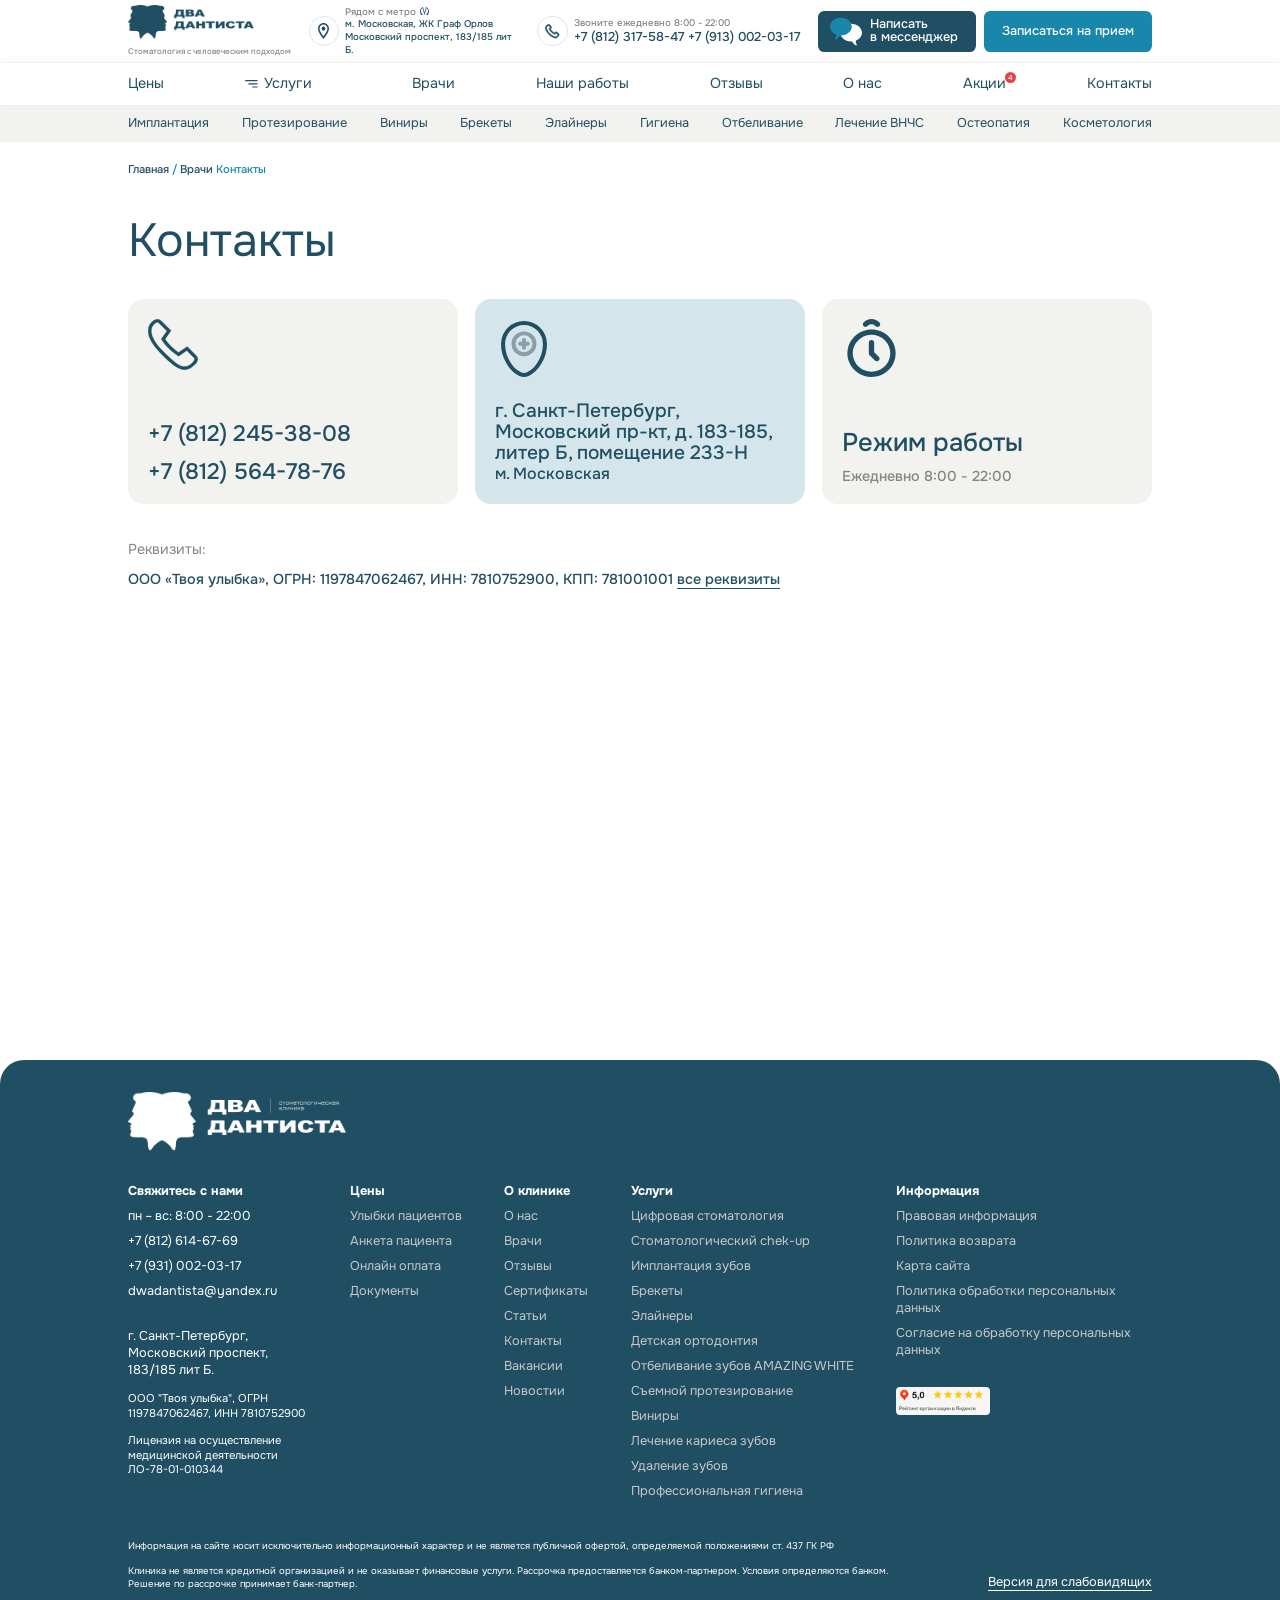
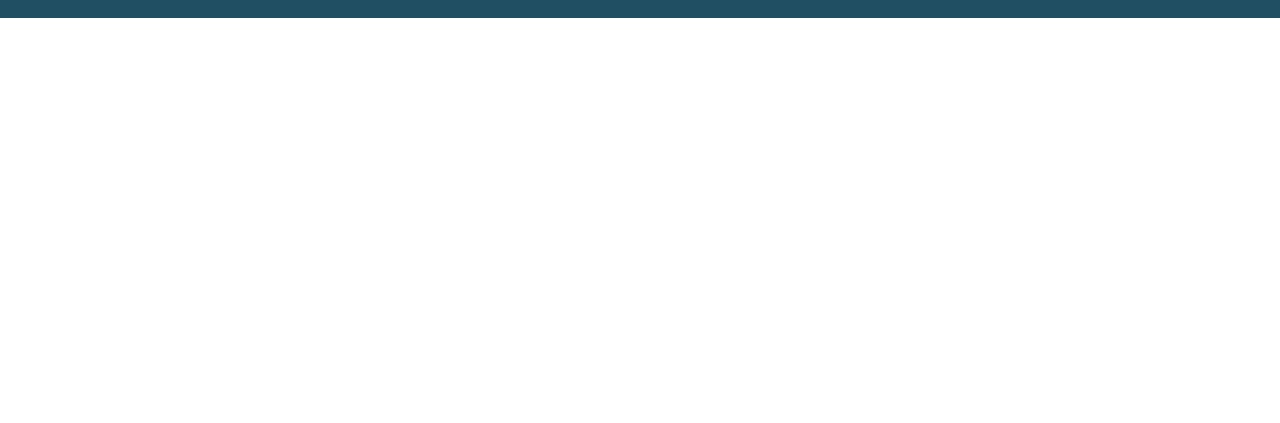
==== contacts.html @ 21a86015 "contacts start" ====
<!DOCTYPE html>
<html lang="ru">
	<head>
		<meta http-equiv="Content-Type" content="text/html; charset=utf-8">
		<!-- Переключение IE в последнию версию, на случай если в настройках пользователя стоит меньшая -->
		<meta http-equiv="X-UA-Compatible" content="IE=edge">

		<!-- Адаптирование страницы для мобильных устройств -->
		<meta name="viewport" content="width=device-width, initial-scale=1, maximum-scale=1">

		<!-- Запрет распознования номера телефона -->
		<meta name="format-detection" content="telephone=no">
		<meta name="SKYPE_TOOLBAR" content ="SKYPE_TOOLBAR_PARSER_COMPATIBLE">

		<!-- Заголовок страницы -->
		<title>Два Дантиста</title>

		<!-- Данное значение часто используют(использовали) поисковые системы -->
		<meta name="description" content="">
		<meta name="keywords" content="">

		<!-- Традиционная иконка сайта, размер 16x16, прозрачность поддерживается. Рекомендуемый формат: .ico или .png -->
		<link rel="shortcut icon" href="favicon.ico">

		<meta name="theme-color" content="#ffffff">

		<link rel="preconnect" href="https://fonts.googleapis.com">
		<link rel="preconnect" href="https://fonts.gstatic.com" crossorigin>
		<link href="https://fonts.googleapis.com/css2?family=Onest:wght@100..900&display=swap" rel="stylesheet">

		<!-- Подключение файлов стилей -->
		<link rel="stylesheet" href="css/swiper-bundle.min.css">
		<link rel="stylesheet" href="css/fancybox.css">
		<link rel="stylesheet" href="css/twentytwenty.css">
		<link rel="stylesheet" href="css/styles.css">

		<link rel="stylesheet" href="css/response_1400.css" media="(max-width: 1400px)">
		<link rel="stylesheet" href="css/response_1299.css" media="(max-width: 1319px)">
		<link rel="stylesheet" href="css/response_1199.css" media="(max-width: 1199px)">
		<link rel="stylesheet" href="css/response_1023.css" media="(max-width: 1023px)">
		<link rel="stylesheet" href="css/response_767.css" media="(max-width: 767px)">
		<link rel="stylesheet" href="css/response_479.css" media="(max-width: 479px)">
	</head>
	<body>
		<div class="wrap">
			<div class="main">
				<!-- Шапка -->
				<header class="header">
					<div class="header__mob">
						<div class="header__mob-top">
							<div class="cont _flex">
								<div class="header__contacts">
									<div class="header__contacts-metro">
										М. Московская, 5 минут от метро
									</div>
									<div class="header__contacts-adres">
										Московский пр-т, 183/185 лит Б.
									</div>
									<div class="header__contacts-time">
										Ежедневно 08:00 – 22:00
									</div>
								</div>

								<button data-content="#modal-write" class="header__write modal-btn">
									<span class="header__write-icon">
										<img data-src="images/write.svg" src="images/img_plug.png" alt="" class="lazyload">
									</span>
									<span class="header__write-text">Написать в&nbsp;мессенджер</span>
								</button>
							</div>
						</div>
					</div>
					<div class="header__topwrap">
						<div class="header__top">
							<div class="cont _flex">
								<div class="header__logo">
									<a href="/" class="header__logo-link">
										<img src="images/logo.png" alt="">
									</a>
									
									<div class="header__logo-slogan">Стоматология с человеческим подходом</div>
								</div>

								<div class="header__adres _flex">
									<div class="header__adres-icon">
										<img data-src="images/marker.svg" src="images/img_plug.png" alt="" class="lazyload">
									</div>
									<div class="header__adres-box">
										<div class="header__adres-title _flex"><span>Рядом с метро</span> <img src="images/metro.svg" alt=""></div>

										<div class="header__adres-text">м. Московская, ЖК Граф Орлов Московский проспект, 183/185 лит Б.</div>
									</div>
								</div>

								<div class="header__contact _flex">
									<div class="header__contact-icon">
										<img data-src="images/tel.svg" src="images/img_plug.png" alt="" class="lazyload">
									</div>
									<div class="header__contact-box">
										<div class="header__contact-title _flex">Звоните ежедневно 8:00 - 22:00</div>

										<div class="header__contact-text">
											<a href="tel:+78123175847">+7 (812) 317-58-47</a> <a href="tel:+79130020317">+7 (913) 002-03-17</a>
										</div>
									</div>
								</div>

								<div class="header__btns _flex">
									<button data-content="#modal-write" class="header__write modal-btn">
										<span class="header__write-icon">
											<img data-src="images/write.svg" src="images/img_plug.png" alt="" class="lazyload">
										</span>
										<span class="header__write-text">Написать в&nbsp;мессенджер</span>
									</button>
									<button data-content="#modal-request" class="header__request modal-btn">Записаться на прием</button>
								</div>

								<a href="tel:+78123175847" class="mob-phone"></a>

								<button type="button" class="mob-menu-btn">
									<span></span>
									<span></span>
									<span></span>
								</button>
							</div>
						</div>
					</div>
					<div class="header__info">
						<div class="cont">
							<nav class="header-menu _flex">
								<div class="header-menu__item">
									<a href="/" class="header-menu__link">Цены</a>
								</div>
								<div class="header-menu__item">
									<a href="/" class="header-menu__link _sub">
										<span class="header-menu__link-span">
											<svg class="header-menu__link-burger">
												<use xlink:href="images/sprite.svg#burger1"></use>
											</svg>
											<span>Услуги</span>
										</span>
									</a>

									<div class="submenu">
										<div class="cont">
											<div class="submenu__wrap">
												<button class="submenu__close">
													<svg>
														<use xlink:href="images/sprite.svg#close"></use>
													</svg>
												</button>
												<div class="submenu__items">
													<div class="submenu__item _active-pc">
														<a href="/" class="submenu__link _sub">Имплантация</a>

														<div class="submenu__list">
															<div class="submenu__list-title">Имплантация зубов</div>
															<div class="submenu__list-flex _flex">
																<div class="header-submenu _flex">
																	<div class="header-submenu__col">
																		<div class="header-submenu__title">
																			<a href="/">Имплант под ключ с коронкой</a>
																		</div>

																		<div class="header-submenu__sector">
																			<div class="header-submenu__subtitle">
																				<a href="/">ВИДЫ ИМПЛАНТАЦИИ</a>
																			</div>

																			<div class="header-submenu__items">
																				<div class="header-submenu__item">
																					<a href="/" class="header-submenu__link">Одномоментная имплантация</a>
																				</div>
																				<div class="header-submenu__item">
																					<a href="/" class="header-submenu__link">Одноэтапная имплантация</a>
																				</div>
																				<div class="header-submenu__item">
																					<a href="/" class="header-submenu__link">Двухэтапная имплантация</a>
																				</div>
																				<div class="header-submenu__item">
																					<a href="/" class="header-submenu__link">Имплантация без костной пластинки</a>
																				</div>
																				<div class="header-submenu__item">
																					<a href="/" class="header-submenu__link">Скуловая имплантация</a>
																				</div>
																				<div class="header-submenu__item">
																					<a href="/" class="header-submenu__link">Трансназальная имплантация</a>
																				</div>
																				<div class="header-submenu__item">
																					<a href="/" class="header-submenu__link">При неправильном прикусе</a>
																				</div>
																				<div class="header-submenu__item">
																					<a href="/" class="header-submenu__link">Бережная имплантация</a>
																				</div>
																				<div class="header-submenu__item">
																					<a href="/" class="header-submenu__link">Пересадка зуба мудрости</a>
																				</div>
																			</div>
																		</div>
																	</div>
																	<div class="header-submenu__col">
																		<div class="header-submenu__title">
																			<a href="/">Имплантация в рассрочку🔥</a>
																		</div>

																		<div class="header-submenu__sector">
																			<div class="header-submenu__subtitle">
																				<a href="/">ПРИ НЕДОСТАТКИ КОСТИ ИЛИ ДЕСНЫ</a>
																			</div>

																			<div class="header-submenu__items">
																				<div class="header-submenu__item">
																					<a href="/" class="header-submenu__link">Костная пластинка</a>
																				</div>
																				<div class="header-submenu__item">
																					<a href="/" class="header-submenu__link">Синус-лифтинг</a>
																				</div>
																				<div class="header-submenu__item">
																					<a href="/" class="header-submenu__link">Наращивание десны</a>
																				</div>
																			</div>
																		</div>

																		<div class="header-submenu__sector">
																			<div class="header-submenu__subtitle">
																				<a href="/">ИМПЛАНТАЦИЯ ВО СНЕ</a>
																			</div>

																			<div class="header-submenu__items">
																				<div class="header-submenu__item">
																					<a href="/" class="header-submenu__link">Имплантация зубов под наркозом</a>
																				</div>
																				<div class="header-submenu__item">
																					<a href="/" class="header-submenu__link">Имплантация зубов под седацией</a>
																				</div>
																			</div>
																		</div>
																	</div>
																</div>

																<div class="header-product">
																	<div class="header-product__name">
																		<a href="/">Имплантация зубов Osstem</a>
																	</div>

																	<div class="header-product__desc">Наша миссия — повышать качество жизни людей, и этим пропитано все.</div>

																	<div class="header-product__prices _flex">
																		<div class="header-product__price">0 ₽</div>
																		<div class="header-product__oldprice">9 000 ₽</div>
																	</div>

																	<a href="/" class="header-product__thumb">
																		<img data-src="images/tmp/product1.png" src="images/img_plug.png" alt="" class="lazyload">
																	</a>

																	<a href="/" class="btn-blue btn-blue_h">Подробнее</a>
																</div>
															</div>
														</div>
													</div>
													<div class="submenu__item">
														<a href="/" class="submenu__link _sub">Протезирование</a>

														<div class="submenu__list">
															<div class="submenu__list-title">Протезирование зубов</div>
															<div class="submenu__list-flex _flex">
																<div class="header-submenu _flex">
																	<div class="header-submenu__col">
																		<div class="header-submenu__title">
																			<a href="/">Имплант под ключ с коронкой</a>
																		</div>

																		<div class="header-submenu__sector">
																			<div class="header-submenu__subtitle">
																				<a href="/">ВИДЫ ИМПЛАНТАЦИИ</a>
																			</div>

																			<div class="header-submenu__items">
																				<div class="header-submenu__item">
																					<a href="/" class="header-submenu__link">Одномоментная имплантация</a>
																				</div>
																				<div class="header-submenu__item">
																					<a href="/" class="header-submenu__link">Одноэтапная имплантация</a>
																				</div>
																				<div class="header-submenu__item">
																					<a href="/" class="header-submenu__link">Двухэтапная имплантация</a>
																				</div>
																				<div class="header-submenu__item">
																					<a href="/" class="header-submenu__link">Имплантация без костной пластинки</a>
																				</div>
																				<div class="header-submenu__item">
																					<a href="/" class="header-submenu__link">Скуловая имплантация</a>
																				</div>
																				<div class="header-submenu__item">
																					<a href="/" class="header-submenu__link">Трансназальная имплантация</a>
																				</div>
																				<div class="header-submenu__item">
																					<a href="/" class="header-submenu__link">При неправильном прикусе</a>
																				</div>
																				<div class="header-submenu__item">
																					<a href="/" class="header-submenu__link">Бережная имплантация</a>
																				</div>
																				<div class="header-submenu__item">
																					<a href="/" class="header-submenu__link">Пересадка зуба мудрости</a>
																				</div>
																			</div>
																		</div>
																	</div>
																	<div class="header-submenu__col">
																		<div class="header-submenu__title">
																			<a href="/">Имплантация в рассрочку🔥</a>
																		</div>

																		<div class="header-submenu__sector">
																			<div class="header-submenu__subtitle">
																				<a href="/">ПРИ НЕДОСТАТКИ КОСТИ ИЛИ ДЕСНЫ</a>
																			</div>

																			<div class="header-submenu__items">
																				<div class="header-submenu__item">
																					<a href="/" class="header-submenu__link">Костная пластинка</a>
																				</div>
																				<div class="header-submenu__item">
																					<a href="/" class="header-submenu__link">Синус-лифтинг</a>
																				</div>
																				<div class="header-submenu__item">
																					<a href="/" class="header-submenu__link">Наращивание десны</a>
																				</div>
																			</div>
																		</div>

																		<div class="header-submenu__sector">
																			<div class="header-submenu__subtitle">
																				<a href="/">ИМПЛАНТАЦИЯ ВО СНЕ</a>
																			</div>

																			<div class="header-submenu__items">
																				<div class="header-submenu__item">
																					<a href="/" class="header-submenu__link">Имплантация зубов под наркозом</a>
																				</div>
																				<div class="header-submenu__item">
																					<a href="/" class="header-submenu__link">Имплантация зубов под седацией</a>
																				</div>
																			</div>
																		</div>
																	</div>
																</div>

																<div class="header-product">
																	<div class="header-product__name">
																		<a href="/">Имплантация зубов Osstem</a>
																	</div>

																	<div class="header-product__desc">Наша миссия — повышать качество жизни людей, и этим пропитано все.</div>

																	<div class="header-product__prices _flex">
																		<div class="header-product__price">0 ₽</div>
																		<div class="header-product__oldprice">9 000 ₽</div>
																	</div>

																	<a href="/" class="header-product__thumb">
																		<img data-src="images/tmp/product1.png" src="images/img_plug.png" alt="" class="lazyload">
																	</a>

																	<a href="/" class="btn-blue btn-blue_h">Подробнее</a>
																</div>
															</div>
														</div>
													</div>
													<div class="submenu__item">
														<a href="/" class="submenu__link _sub">Виниры</a>

														<div class="submenu__list">
															<div class="submenu__list-title">Виниры</div>
															<div class="submenu__list-flex _flex">
																<div class="header-submenu _flex">
																	<div class="header-submenu__col">
																		<div class="header-submenu__title">
																			<a href="/">Имплант под ключ с коронкой</a>
																		</div>

																		<div class="header-submenu__sector">
																			<div class="header-submenu__subtitle">
																				<a href="/">ВИДЫ ИМПЛАНТАЦИИ</a>
																			</div>

																			<div class="header-submenu__items">
																				<div class="header-submenu__item">
																					<a href="/" class="header-submenu__link">Одномоментная имплантация</a>
																				</div>
																				<div class="header-submenu__item">
																					<a href="/" class="header-submenu__link">Одноэтапная имплантация</a>
																				</div>
																				<div class="header-submenu__item">
																					<a href="/" class="header-submenu__link">Двухэтапная имплантация</a>
																				</div>
																				<div class="header-submenu__item">
																					<a href="/" class="header-submenu__link">Имплантация без костной пластинки</a>
																				</div>
																				<div class="header-submenu__item">
																					<a href="/" class="header-submenu__link">Скуловая имплантация</a>
																				</div>
																				<div class="header-submenu__item">
																					<a href="/" class="header-submenu__link">Трансназальная имплантация</a>
																				</div>
																				<div class="header-submenu__item">
																					<a href="/" class="header-submenu__link">При неправильном прикусе</a>
																				</div>
																				<div class="header-submenu__item">
																					<a href="/" class="header-submenu__link">Бережная имплантация</a>
																				</div>
																				<div class="header-submenu__item">
																					<a href="/" class="header-submenu__link">Пересадка зуба мудрости</a>
																				</div>
																			</div>
																		</div>
																	</div>
																	<div class="header-submenu__col">
																		<div class="header-submenu__title">
																			<a href="/">Имплантация в рассрочку🔥</a>
																		</div>

																		<div class="header-submenu__sector">
																			<div class="header-submenu__subtitle">
																				<a href="/">ПРИ НЕДОСТАТКИ КОСТИ ИЛИ ДЕСНЫ</a>
																			</div>

																			<div class="header-submenu__items">
																				<div class="header-submenu__item">
																					<a href="/" class="header-submenu__link">Костная пластинка</a>
																				</div>
																				<div class="header-submenu__item">
																					<a href="/" class="header-submenu__link">Синус-лифтинг</a>
																				</div>
																				<div class="header-submenu__item">
																					<a href="/" class="header-submenu__link">Наращивание десны</a>
																				</div>
																			</div>
																		</div>

																		<div class="header-submenu__sector">
																			<div class="header-submenu__subtitle">
																				<a href="/">ИМПЛАНТАЦИЯ ВО СНЕ</a>
																			</div>

																			<div class="header-submenu__items">
																				<div class="header-submenu__item">
																					<a href="/" class="header-submenu__link">Имплантация зубов под наркозом</a>
																				</div>
																				<div class="header-submenu__item">
																					<a href="/" class="header-submenu__link">Имплантация зубов под седацией</a>
																				</div>
																			</div>
																		</div>
																	</div>
																</div>

																<div class="header-product">
																	<div class="header-product__name">
																		<a href="/">Имплантация зубов Osstem</a>
																	</div>

																	<div class="header-product__desc">Наша миссия — повышать качество жизни людей, и этим пропитано все.</div>

																	<div class="header-product__prices _flex">
																		<div class="header-product__price">0 ₽</div>
																		<div class="header-product__oldprice">9 000 ₽</div>
																	</div>

																	<a href="/" class="header-product__thumb">
																		<img data-src="images/tmp/product1.png" src="images/img_plug.png" alt="" class="lazyload">
																	</a>

																	<a href="/" class="btn-blue btn-blue_h">Подробнее</a>
																</div>
															</div>
														</div>
													</div>
													<div class="submenu__item">
														<a href="/" class="submenu__link _sub">Брекеты</a>
													</div>
													<div class="submenu__item">
														<a href="/" class="submenu__link _sub">Элайнеры</a>
													</div>
													<div class="submenu__item">
														<a href="/" class="submenu__link _sub">Гигиена</a>
													</div>
													<div class="submenu__item">
														<a href="/" class="submenu__link _sub">Отбеливание</a>
													</div>
													<div class="submenu__item">
														<a href="/" class="submenu__link _sub">Лечение ВНЧС</a>
													</div>
													<div class="submenu__item">
														<a href="/" class="submenu__link _sub">Остеопатия</a>
													</div>
													<div class="submenu__item">
														<a href="/" class="submenu__link _sub">Косметология</a>
													</div>
												</div>
											</div>
										</div>
									</div>
								</div>
								<div class="header-menu__item">
									<a href="/" class="header-menu__link _sub">
										<span class="header-menu__link-span">Врачи</span>
									</a>

									<div class="submenu">
										<div class="cont">
											<div class="submenu__wrap">
												<button class="submenu__close">
													<svg>
														<use xlink:href="images/sprite.svg#close"></use>
													</svg>
												</button>
												<div class="submenu__items">
													<div class="submenu__item _active-pc">
														<a href="/" class="submenu__link _sub">Имплантация</a>

														<div class="submenu__list">
															<div class="submenu__list-title">Имплантация зубов</div>
															<div class="submenu__list-flex _flex">
																<div class="header-submenu _flex">
																	<div class="header-submenu__col">
																		<div class="header-submenu__title">
																			<a href="/">Имплант под ключ с коронкой</a>
																		</div>

																		<div class="header-submenu__sector">
																			<div class="header-submenu__subtitle">
																				<a href="/">ВИДЫ ИМПЛАНТАЦИИ</a>
																			</div>

																			<div class="header-submenu__items">
																				<div class="header-submenu__item">
																					<a href="/" class="header-submenu__link">Одномоментная имплантация</a>
																				</div>
																				<div class="header-submenu__item">
																					<a href="/" class="header-submenu__link">Одноэтапная имплантация</a>
																				</div>
																				<div class="header-submenu__item">
																					<a href="/" class="header-submenu__link">Двухэтапная имплантация</a>
																				</div>
																				<div class="header-submenu__item">
																					<a href="/" class="header-submenu__link">Имплантация без костной пластинки</a>
																				</div>
																				<div class="header-submenu__item">
																					<a href="/" class="header-submenu__link">Скуловая имплантация</a>
																				</div>
																				<div class="header-submenu__item">
																					<a href="/" class="header-submenu__link">Трансназальная имплантация</a>
																				</div>
																				<div class="header-submenu__item">
																					<a href="/" class="header-submenu__link">При неправильном прикусе</a>
																				</div>
																				<div class="header-submenu__item">
																					<a href="/" class="header-submenu__link">Бережная имплантация</a>
																				</div>
																				<div class="header-submenu__item">
																					<a href="/" class="header-submenu__link">Пересадка зуба мудрости</a>
																				</div>
																			</div>
																		</div>
																	</div>
																	<div class="header-submenu__col">
																		<div class="header-submenu__title">
																			<a href="/">Имплантация в рассрочку🔥</a>
																		</div>

																		<div class="header-submenu__sector">
																			<div class="header-submenu__subtitle">
																				<a href="/">ПРИ НЕДОСТАТКИ КОСТИ ИЛИ ДЕСНЫ</a>
																			</div>

																			<div class="header-submenu__items">
																				<div class="header-submenu__item">
																					<a href="/" class="header-submenu__link">Костная пластинка</a>
																				</div>
																				<div class="header-submenu__item">
																					<a href="/" class="header-submenu__link">Синус-лифтинг</a>
																				</div>
																				<div class="header-submenu__item">
																					<a href="/" class="header-submenu__link">Наращивание десны</a>
																				</div>
																			</div>
																		</div>

																		<div class="header-submenu__sector">
																			<div class="header-submenu__subtitle">
																				<a href="/">ИМПЛАНТАЦИЯ ВО СНЕ</a>
																			</div>

																			<div class="header-submenu__items">
																				<div class="header-submenu__item">
																					<a href="/" class="header-submenu__link">Имплантация зубов под наркозом</a>
																				</div>
																				<div class="header-submenu__item">
																					<a href="/" class="header-submenu__link">Имплантация зубов под седацией</a>
																				</div>
																			</div>
																		</div>
																	</div>
																</div>

																<div class="header-product">
																	<div class="header-product__name">
																		<a href="/">Имплантация зубов Osstem</a>
																	</div>

																	<div class="header-product__desc">Наша миссия — повышать качество жизни людей, и этим пропитано все.</div>

																	<div class="header-product__prices _flex">
																		<div class="header-product__price">0 ₽</div>
																		<div class="header-product__oldprice">9 000 ₽</div>
																	</div>

																	<a href="/" class="header-product__thumb">
																		<img data-src="images/tmp/product1.png" src="images/img_plug.png" alt="" class="lazyload">
																	</a>

																	<a href="/" class="btn-blue btn-blue_h">Подробнее</a>
																</div>
															</div>
														</div>
													</div>
													<div class="submenu__item">
														<a href="/" class="submenu__link _sub">Протезирование</a>

														<div class="submenu__list">
															<div class="submenu__list-title">Протезирование зубов</div>
															<div class="submenu__list-flex _flex">
																<div class="header-submenu _flex">
																	<div class="header-submenu__col">
																		<div class="header-submenu__title">
																			<a href="/">Имплант под ключ с коронкой</a>
																		</div>

																		<div class="header-submenu__sector">
																			<div class="header-submenu__subtitle">
																				<a href="/">ВИДЫ ИМПЛАНТАЦИИ</a>
																			</div>

																			<div class="header-submenu__items">
																				<div class="header-submenu__item">
																					<a href="/" class="header-submenu__link">Одномоментная имплантация</a>
																				</div>
																				<div class="header-submenu__item">
																					<a href="/" class="header-submenu__link">Одноэтапная имплантация</a>
																				</div>
																				<div class="header-submenu__item">
																					<a href="/" class="header-submenu__link">Двухэтапная имплантация</a>
																				</div>
																				<div class="header-submenu__item">
																					<a href="/" class="header-submenu__link">Имплантация без костной пластинки</a>
																				</div>
																				<div class="header-submenu__item">
																					<a href="/" class="header-submenu__link">Скуловая имплантация</a>
																				</div>
																				<div class="header-submenu__item">
																					<a href="/" class="header-submenu__link">Трансназальная имплантация</a>
																				</div>
																				<div class="header-submenu__item">
																					<a href="/" class="header-submenu__link">При неправильном прикусе</a>
																				</div>
																				<div class="header-submenu__item">
																					<a href="/" class="header-submenu__link">Бережная имплантация</a>
																				</div>
																				<div class="header-submenu__item">
																					<a href="/" class="header-submenu__link">Пересадка зуба мудрости</a>
																				</div>
																			</div>
																		</div>
																	</div>
																	<div class="header-submenu__col">
																		<div class="header-submenu__title">
																			<a href="/">Имплантация в рассрочку🔥</a>
																		</div>

																		<div class="header-submenu__sector">
																			<div class="header-submenu__subtitle">
																				<a href="/">ПРИ НЕДОСТАТКИ КОСТИ ИЛИ ДЕСНЫ</a>
																			</div>

																			<div class="header-submenu__items">
																				<div class="header-submenu__item">
																					<a href="/" class="header-submenu__link">Костная пластинка</a>
																				</div>
																				<div class="header-submenu__item">
																					<a href="/" class="header-submenu__link">Синус-лифтинг</a>
																				</div>
																				<div class="header-submenu__item">
																					<a href="/" class="header-submenu__link">Наращивание десны</a>
																				</div>
																			</div>
																		</div>

																		<div class="header-submenu__sector">
																			<div class="header-submenu__subtitle">
																				<a href="/">ИМПЛАНТАЦИЯ ВО СНЕ</a>
																			</div>

																			<div class="header-submenu__items">
																				<div class="header-submenu__item">
																					<a href="/" class="header-submenu__link">Имплантация зубов под наркозом</a>
																				</div>
																				<div class="header-submenu__item">
																					<a href="/" class="header-submenu__link">Имплантация зубов под седацией</a>
																				</div>
																			</div>
																		</div>
																	</div>
																</div>

																<div class="header-product">
																	<div class="header-product__name">
																		<a href="/">Имплантация зубов Osstem</a>
																	</div>

																	<div class="header-product__desc">Наша миссия — повышать качество жизни людей, и этим пропитано все.</div>

																	<div class="header-product__prices _flex">
																		<div class="header-product__price">0 ₽</div>
																		<div class="header-product__oldprice">9 000 ₽</div>
																	</div>

																	<a href="/" class="header-product__thumb">
																		<img data-src="images/tmp/product1.png" src="images/img_plug.png" alt="" class="lazyload">
																	</a>

																	<a href="/" class="btn-blue btn-blue_h">Подробнее</a>
																</div>
															</div>
														</div>
													</div>
													<div class="submenu__item">
														<a href="/" class="submenu__link _sub">Виниры</a>

														<div class="submenu__list">
															<div class="submenu__list-title">Виниры</div>
															<div class="submenu__list-flex _flex">
																<div class="header-submenu _flex">
																	<div class="header-submenu__col">
																		<div class="header-submenu__title">
																			<a href="/">Имплант под ключ с коронкой</a>
																		</div>

																		<div class="header-submenu__sector">
																			<div class="header-submenu__subtitle">
																				<a href="/">ВИДЫ ИМПЛАНТАЦИИ</a>
																			</div>

																			<div class="header-submenu__items">
																				<div class="header-submenu__item">
																					<a href="/" class="header-submenu__link">Одномоментная имплантация</a>
																				</div>
																				<div class="header-submenu__item">
																					<a href="/" class="header-submenu__link">Одноэтапная имплантация</a>
																				</div>
																				<div class="header-submenu__item">
																					<a href="/" class="header-submenu__link">Двухэтапная имплантация</a>
																				</div>
																				<div class="header-submenu__item">
																					<a href="/" class="header-submenu__link">Имплантация без костной пластинки</a>
																				</div>
																				<div class="header-submenu__item">
																					<a href="/" class="header-submenu__link">Скуловая имплантация</a>
																				</div>
																				<div class="header-submenu__item">
																					<a href="/" class="header-submenu__link">Трансназальная имплантация</a>
																				</div>
																				<div class="header-submenu__item">
																					<a href="/" class="header-submenu__link">При неправильном прикусе</a>
																				</div>
																				<div class="header-submenu__item">
																					<a href="/" class="header-submenu__link">Бережная имплантация</a>
																				</div>
																				<div class="header-submenu__item">
																					<a href="/" class="header-submenu__link">Пересадка зуба мудрости</a>
																				</div>
																			</div>
																		</div>
																	</div>
																	<div class="header-submenu__col">
																		<div class="header-submenu__title">
																			<a href="/">Имплантация в рассрочку🔥</a>
																		</div>

																		<div class="header-submenu__sector">
																			<div class="header-submenu__subtitle">
																				<a href="/">ПРИ НЕДОСТАТКИ КОСТИ ИЛИ ДЕСНЫ</a>
																			</div>

																			<div class="header-submenu__items">
																				<div class="header-submenu__item">
																					<a href="/" class="header-submenu__link">Костная пластинка</a>
																				</div>
																				<div class="header-submenu__item">
																					<a href="/" class="header-submenu__link">Синус-лифтинг</a>
																				</div>
																				<div class="header-submenu__item">
																					<a href="/" class="header-submenu__link">Наращивание десны</a>
																				</div>
																			</div>
																		</div>

																		<div class="header-submenu__sector">
																			<div class="header-submenu__subtitle">
																				<a href="/">ИМПЛАНТАЦИЯ ВО СНЕ</a>
																			</div>

																			<div class="header-submenu__items">
																				<div class="header-submenu__item">
																					<a href="/" class="header-submenu__link">Имплантация зубов под наркозом</a>
																				</div>
																				<div class="header-submenu__item">
																					<a href="/" class="header-submenu__link">Имплантация зубов под седацией</a>
																				</div>
																			</div>
																		</div>
																	</div>
																</div>

																<div class="header-product">
																	<div class="header-product__name">
																		<a href="/">Имплантация зубов Osstem</a>
																	</div>

																	<div class="header-product__desc">Наша миссия — повышать качество жизни людей, и этим пропитано все.</div>

																	<div class="header-product__prices _flex">
																		<div class="header-product__price">0 ₽</div>
																		<div class="header-product__oldprice">9 000 ₽</div>
																	</div>

																	<a href="/" class="header-product__thumb">
																		<img data-src="images/tmp/product1.png" src="images/img_plug.png" alt="" class="lazyload">
																	</a>

																	<a href="/" class="btn-blue btn-blue_h">Подробнее</a>
																</div>
															</div>
														</div>
													</div>
													<div class="submenu__item">
														<a href="/" class="submenu__link _sub">Брекеты</a>
													</div>
													<div class="submenu__item">
														<a href="/" class="submenu__link _sub">Элайнеры</a>
													</div>
													<div class="submenu__item">
														<a href="/" class="submenu__link _sub">Гигиена</a>
													</div>
													<div class="submenu__item">
														<a href="/" class="submenu__link _sub">Отбеливание</a>
													</div>
													<div class="submenu__item">
														<a href="/" class="submenu__link _sub">Лечение ВНЧС</a>
													</div>
													<div class="submenu__item">
														<a href="/" class="submenu__link _sub">Остеопатия</a>
													</div>
													<div class="submenu__item">
														<a href="/" class="submenu__link _sub">Косметология</a>
													</div>
												</div>
											</div>
										</div>
									</div>
								</div>
								<div class="header-menu__item">
									<a href="/" class="header-menu__link">
										<span class="header-menu__link-span">Наши работы</span>
									</a>
								</div>
								<div class="header-menu__item">
									<a href="/" class="header-menu__link">
										<span class="header-menu__link-span">Отзывы</span>
									</a>
								</div>
								<div class="header-menu__item">
									<a href="/" class="header-menu__link">
										<span class="header-menu__link-span">О нас</span>
									</a>
								</div>
								<div class="header-menu__item">
									<a href="/" class="header-menu__link">
										<span class="header-menu__link-span">
											Акции
											<span class="header-menu__link-number">4</span>
										</span>
									</a>
								</div>
								<div class="header-menu__item">
									<a href="/" class="header-menu__link">
										<span class="header-menu__link-span">Контакты</span>
									</a>
								</div>
							</nav>

							<div class="header__info-mob">
								<button data-content="#modal-request" class="header__write">
									<span class="header__write-icon">
										<img data-src="images/write.svg" src="images/img_plug.png" alt="" class="lazyload">
									</span>
									<span class="header__write-text">Написать в&nbsp;мессенджер</span>
								</button>
								
								<div class="header__info-phones">
									<div class="header__info-phone">
										<a href="tel:+78123175847">+7 (812) 317-58-47</a>
									</div>
									<div class="header__info-phone">
										<a href="tel:+79130020317">+7 (913) 002-03-17</a>
									</div>
								</div>

								<div class="header__info-time">Звоните ежедневно 8:00 - 22:00 </div>
								
								<button data-content="#modal-request" class="header__request modal-btn">Записаться на прием</button>
							</div>
						</div>
					</div>
					<div class="header__bot">
						<div class="cont">
							<nav class="header-list _flex">
								<div class="header-list__item">
									<a href="/" class="header-list__link">Имплантация</a>
								</div>
								<div class="header-list__item">
									<a href="/" class="header-list__link">Протезирование</a>
								</div>
								<div class="header-list__item">
									<a href="/" class="header-list__link">Виниры</a>
								</div>
								<div class="header-list__item">
									<a href="/" class="header-list__link">Брекеты</a>
								</div>
								<div class="header-list__item">
									<a href="/" class="header-list__link">Элайнеры</a>
								</div>
								<div class="header-list__item">
									<a href="/" class="header-list__link">Гигиена</a>
								</div>
								<div class="header-list__item">
									<a href="/" class="header-list__link">Отбеливание</a>
								</div>
								<div class="header-list__item">
									<a href="/" class="header-list__link">Лечение ВНЧС</a>
								</div>
								<div class="header-list__item">
									<a href="/" class="header-list__link">Остеопатия</a>
								</div>
								<div class="header-list__item">
									<a href="/" class="header-list__link">Косметология</a>
								</div>
							</nav>
						</div>
					</div>
				</header>
				<div class="overlay"></div>

				<div class="fix-btns">
					<a href="/" class="fix-btns__btn">
						<span class="fix-btns__btn-icon">
							<img data-src="images/ic_btn1.svg" src="images/img_plug.png" alt="" class="lazyload">
							<span class="fix-btns__btn-number">3</span>
						</span>

						<span class="fix-btns__btn-name">Акции</span>
					</a>
					<a href="/" class="fix-btns__btn">
						<span class="fix-btns__btn-icon">
							<img data-src="images/ic_btn2.svg" src="images/img_plug.png" alt="" class="lazyload">
						</span>

						<span class="fix-btns__btn-name">Контакты</span>
					</a>
					<button type="button" class="fix-btns__btn fix-btns__btn_menu open-menu">
						<span class="fix-btns__btn-icon">
							<img data-src="images/ic_btn3.svg" src="images/img_plug.png" alt="" class="lazyload">
						</span>

						<span class="fix-btns__btn-name">Меню</span>
					</button>
					<a href="/" class="fix-btns__btn">
						<span class="fix-btns__btn-icon">
							<img data-src="images/ic_btn4.svg" src="images/img_plug.png" alt="" class="lazyload">
						</span>

						<span class="fix-btns__btn-name">Услуги</span>
					</a>
					<button type="button" data-content="#modal-request" class="fix-btns__btn modal-btn">
						<span class="fix-btns__btn-icon fix-btns__btn-icon_blue">
							<img data-src="images/ic_btn5.svg" src="images/img_plug.png" alt="" class="lazyload">
						</span>

						<span class="fix-btns__btn-name">Записаться</span>
					</button>
				</div>
				<!-- End Шапка -->

				<section class="breadcrumbs breadcrumbs_pad">
					<div class="cont">
						<a href="/">Главная</a> <span class="breadcrumbs_sep">/</span> <a href="/">Врачи</a> Контакты
					</div>
				</section>

				<section class="contacts-page">
					<div class="cont">
						<h1 class="page-title">Контакты</h1>

						<div class="contacts-page__boxes">
							<div class="contacts-page__box">
								<div class="contacts-page__grid _flex">
									<div class="contacts-page__item">
										<div class="contacts-page__icon">
											<img data-src="images/ic_tel.svg" src="images/img_plug.png" alt="" class="lazyload">
										</div>

										<div class="contacts-page__info">
											<div class="contacts-page__phone">
												<a href="tel:+78122453808">+7 (812) 245-38-08</a>
											</div>
											<div class="contacts-page__phone">
												<a href="tel:+78125647876">+7 (812) 564-78-76</a>
											</div>
										</div>
									</div>
									<div class="contacts-page__item _green-item">
										<div class="contacts-page__icon">
											<img data-src="images/ic_marker.svg" src="images/img_plug.png" alt="" class="lazyload">
										</div>

										<div class="contacts-page__info">
											<div class="contacts-page__adres">
												г. Санкт-Петербург,  Московский пр-кт, д. 183-185, литер Б, помещение 233-Н <br><span>м. Московская</span>
											</div>
										</div>
									</div>
									<div class="contacts-page__item">
										<div class="contacts-page__icon">
											<img data-src="images/ic_clock.svg" src="images/img_plug.png" alt="" class="lazyload">
										</div>

										<div class="contacts-page__info">
											<div class="contacts-page__info-title">Режим работы</div>

											<div class="contacts-page__time">Ежедневно 8:00 - 22:00 </div>
										</div>
									</div>
								</div>
							</div>

							<div class="contacts-page__box">
								<div class="contacts-page__details-title">Реквизиты:</div>

								<div class="contacts-page__details-desc">ООО «Твоя улыбка», ОГРН: 1197847062467, ИНН: 7810752900, КПП: 781001001 <a href="/">все реквизиты</a></div>
							</div>

							<div class="contacts-page__box"></div>
						</div>
					</div>
				</section>

				<section class="media-contacts _marg">
					<div class="cont">
						<div class="media-contacts__map">
							<script type="text/javascript" charset="utf-8" async src="https://api-maps.yandex.ru/services/constructor/1.0/js/?um=constructor%3Af69d1cf69b4cdeaf3b29273cc198d69275a9e771385f627e9af216a1f7335ca8&amp;width=100%25&amp;height=100%25&amp;lang=ru_RU&amp;scroll=true"></script>
						</div>
					</div>
				</section>
			</div>


			<footer class="footer">
				<div class="cont">
					<div class="footer__logo">
						<img src="images/logo_white.png" alt="">
					</div>

					<div class="footer__flex _flex">
						<div class="footer__contact">
							<div class="footer__title">Свяжитесь с нами</div>
							<div class="footer__time">пн – вс: 8:00 - 22:00</div>
							<div class="footer__phone">
								<a href="tel:+78126146769">+7 (812) 614-67-69</a>
							</div>
							<div class="footer__phone">
								<a href="tel:+79310020317">+7 (931) 002-03-17</a>
							</div>
							<div class="footer__mail">
								<a href="mailto:dwadantista@yandex.ru">dwadantista@yandex.ru</a>
							</div>
							<div class="footer__adres">г. Санкт-Петербург, Московский проспект, 183/185 лит Б.</div>

							<div class="footer__contact-info">ООО "Твоя улыбка", ОГРН 1197847062467, ИНН 7810752900</div>
							<div class="footer__contact-info">Лицензия на осуществление медицинской деятельности ЛО-78-01-010344</div>

							<div class="footer__version footer__version_mob">
								<a href="/">Версия для слабовидящих</a>
							</div>
						</div>
						<div class="footer__list footer__list_price">
							<div class="footer__title">
								<a href="/">Цены</a>
							</div>

							<div class="footer__list-items">
								<div class="footer__list-item">
									<a href="/" class="footer__list-link">Улыбки пациентов</a>
								</div>
								<div class="footer__list-item">
									<a href="/" class="footer__list-link">Анкета пациента</a>
								</div>
								<div class="footer__list-item">
									<a href="/" class="footer__list-link">Онлайн оплата</a>
								</div>
								<div class="footer__list-item">
									<a href="/" class="footer__list-link">Документы</a>
								</div>
							</div>
						</div>
						<div class="footer__list footer__list_about">
							<div class="footer__title">
								<a href="/">О клинике</a>
							</div>
							<div class="footer__list-items">
								<div class="footer__list-item">
									<a href="/" class="footer__list-link">О нас</a>
								</div>
								<div class="footer__list-item">
									<a href="/" class="footer__list-link">Врачи</a>
								</div>
								<div class="footer__list-item">
									<a href="/" class="footer__list-link">Отзывы</a>
								</div>
								<div class="footer__list-item">
									<a href="/" class="footer__list-link">Сертификаты</a>
								</div>
								<div class="footer__list-item">
									<a href="/" class="footer__list-link">Статьи</a>
								</div>
								<div class="footer__list-item">
									<a href="/" class="footer__list-link">Контакты</a>
								</div>
								<div class="footer__list-item">
									<a href="/" class="footer__list-link">Вакансии</a>
								</div>
								<div class="footer__list-item">
									<a href="/" class="footer__list-link">Новостии</a>
								</div>
							</div>
						</div>
						<div class="footer__list footer__list_service">
							<div class="footer__title">
								<a href="/">Услуги</a>
							</div>

							<div class="footer__list-items">
								<div class="footer__list-item">
									<a href="/" class="footer__list-link">Цифровая стоматология</a>
								</div>
								<div class="footer__list-item">
									<a href="/" class="footer__list-link">Стоматологический chek-up</a>
								</div>
								<div class="footer__list-item">
									<a href="/" class="footer__list-link">Имплантация зубов</a>
								</div>
								<div class="footer__list-item">
									<a href="/" class="footer__list-link">Брекеты</a>
								</div>
								<div class="footer__list-item">
									<a href="/" class="footer__list-link">Элайнеры</a>
								</div>
								<div class="footer__list-item">
									<a href="/" class="footer__list-link">Детская ортодонтия</a>
								</div>
								<div class="footer__list-item">
									<a href="/" class="footer__list-link">Отбеливание зубов AMAZING WHITE</a>
								</div>
								<div class="footer__list-item">
									<a href="/" class="footer__list-link">Съемной протезирование</a>
								</div>
								<div class="footer__list-item">
									<a href="/" class="footer__list-link">Виниры</a>
								</div>
								<div class="footer__list-item">
									<a href="/" class="footer__list-link">Лечение кариеса зубов</a>
								</div>
								<div class="footer__list-item">
									<a href="/" class="footer__list-link">Удаление зубов</a>
								</div>
								<div class="footer__list-item">
									<a href="/" class="footer__list-link">Профессиональная гигиена</a>
								</div>
							</div>
						</div>
						<div class="footer__list footer__list_info">
							<div class="footer__title">
								<a href="/">Информация</a>
							</div>

							<div class="footer__list-items">
								<div class="footer__list-item">
									<a href="/" class="footer__list-link">Правовая информация</a>
								</div>
								<div class="footer__list-item">
									<a href="/" class="footer__list-link">Политика возврата</a>
								</div>
								<div class="footer__list-item">
									<a href="/" class="footer__list-link">Карта сайта</a>
								</div>
								<div class="footer__list-item">
									<a href="/" class="footer__list-link">Политика обработки персональных данных</a>
								</div>
								<div class="footer__list-item">
									<a href="/" class="footer__list-link">Согласие на обработку персональных данных</a>
								</div>
							</div>

							<div class="footer__rating">
								<img data-src="images/tmp/rating.jpg" src="images/img_plug.png" alt="" class="lazyload">
							</div>
						</div>
					</div>

					<div class="footer__bot _flex">
						<div class="footer__info">
							<div class="footer__info-item">Информация на сайте носит исключительно информационный характер и не является публичной офертой, определяемой положениями ст. 437 ГК РФ</div>
							<div class="footer__info-item">Клиника не является кредитной организацией и не оказывает финансовые услуги. Рассрочка предоставляется банком-партнером. Условия определяются банком. Решение по рассрочке принимает банк-партнер.</div>
							<div class="footer__info-item footer__info-item_mob">ООО "Твоя улыбка", ОГРН 1197847062467, ИНН 7810752900</div>
							<div class="footer__info-item footer__info-item_mob">Лицензия на осуществление медицинской деятельности ЛО-78-01-010344</div>
						</div>

						<div class="footer__version">
							<a href="/">Версия для слабовидящих</a>
						</div>
					</div>
				</div>
			</footer>
		</div>


		<div id="modal-request" class="modal">
			<div class="modal__wrap _flex">
				<div class="modal__photo">
					<img data-src="images/tmp/photo_big1.jpg" src="images/img_plug.png" alt="" class="lazyload">
				</div>

				<div class="modal__pad">
					<div class="modal__title">Оставьте заявку <br>и мы перезвоним за&nbsp;15&nbsp;минут</div>

					<form action="" class="form">
						<div class="form__line">
							<div class="form__field">
								<input type="tel" value="" placeholder="+7 (000) 000-00-00" data-mask="+7 (999) 999-99-99" class="form__input">
							</div>
						</div>
						<div class="checkbox">
							<label class="checkbox__label">
								<input type="checkbox" name="">

								<span class="checkbox__text">
									Нажимая на кнопку, вы соглашаетесь на обработку <br>персональных данных и с <a href="/" target="_blank">политикой конфиденциальности</a>
								</span>
							</label>
						</div>
						<div class="form__submit">
							<button type="submit" class="form__submit-btn btn-blue btn-blue_h">Отправить</button>
						</div>
					</form>
				</div>
			</div>
		</div>


		<div id="modal-write" class="modal modal_small">
			<div class="modal__wrap">
				<div class="modal__pad">
					<div class="modal__title modal__title_center">Хотите задать вопрос в&nbsp;мессенджер?</div>
					<div class="modal__subtitle modal__subtitle_center">Свяжемся в любом удобном для вас мессенджере! Выберите платформу, оставьте имя и телефон - и мы оперативно ответим</div>

					<form action="" class="form">
						<div class="form__line">
							<div class="form__field select-wrap">
								<select name="">
									<option data-display="Выберите мессенджер"></option>
									<option value="1">MAX</option>
									<option value="2">Telegram</option>
									<option value="3">WhatsApp</option>
								</select>
							</div>
						</div>
						<div class="form__line">
							<div class="form__field">
								<input type="text" value="" placeholder="Ваше имя" class="form__input">
							</div>
						</div>
						<div class="form__line">
							<div class="form__field">
								<input type="tel" value="" placeholder="+7 (000) 000-00-00" data-mask="+7 (999) 999-99-99" class="form__input">
							</div>
						</div>
						<div class="checkbox">
							<label class="checkbox__label">
								<input type="checkbox" name="">

								<span class="checkbox__text">
									Нажимая на кнопку, вы соглашаетесь на обработку <br>персональных данных и с <a href="/" target="_blank">политикой конфиденциальности</a>
								</span>
							</label>
						</div>
						<div class="form__submit form__submit_center">
							<button type="submit" class="form__submit-btn btn-blue btn-blue_h">Отправить</button>
						</div>
					</form>
				</div>
			</div>
		</div>


		<div class="supports-error">
			Ваш браузер устарел рекомендуем обновить его до последней версии<br> или использовать другой более современный.
		</div>


		<!-- Подключение javascript файлов -->
		<script src="js/jquery-3.5.0.min.js"></script>

		<script src="js/swiper-bundle.min.js"></script>
		<script src="js/fancybox.js"></script>
		<script src="js/inputmask.min.js"></script>
		<script src="js/nice-select.js"></script>
		<script src="js/jquery.event.move.js"></script>
		<script src="js/jquery.twentytwenty.js"></script>

		<script src="js/functions.js"></script>
		<script src="js/scripts.js"></script>
	</body>
</html>
---- css/twentytwenty.css ----
.twentytwenty-horizontal .twentytwenty-handle:before, .twentytwenty-horizontal .twentytwenty-handle:after, .twentytwenty-vertical .twentytwenty-handle:before, .twentytwenty-vertical .twentytwenty-handle:after {
  content: " ";
  display: block;
  background: white;
  position: absolute;
  z-index: 30;
  -webkit-box-shadow: 0px 0px 12px rgba(51, 51, 51, 0.5);
  -moz-box-shadow: 0px 0px 12px rgba(51, 51, 51, 0.5);
  box-shadow: 0px 0px 12px rgba(51, 51, 51, 0.5); }

.twentytwenty-horizontal .twentytwenty-handle:before, .twentytwenty-horizontal .twentytwenty-handle:after {
  width: 2px;
  height: 9999px;
  left: 50%;
  margin-left: -1px; }

.twentytwenty-vertical .twentytwenty-handle:before, .twentytwenty-vertical .twentytwenty-handle:after {
  width: 9999px;
  height: 2px;
  top: 50%;
  margin-top: -1px; }

.twentytwenty-before-label, .twentytwenty-after-label, .twentytwenty-overlay {
  position: absolute;
  top: 0;
  width: 100%;
  height: 100%; }

.twentytwenty-before-label, .twentytwenty-after-label, .twentytwenty-overlay {
  -webkit-transition-duration: 0.5s;
  -moz-transition-duration: 0.5s;
  transition-duration: 0.5s; }

.twentytwenty-before-label, .twentytwenty-after-label {
  -webkit-transition-property: opacity;
  -moz-transition-property: opacity;
  transition-property: opacity; }

.twentytwenty-before-label:before, .twentytwenty-after-label:before {
  color: white;
  font-size: 13px;
  letter-spacing: 0.1em; }

.twentytwenty-before-label:before, .twentytwenty-after-label:before {
  position: absolute;
  background: rgba(255, 255, 255, 0.2);
  line-height: 38px;
  padding: 0 20px;
  -webkit-border-radius: 2px;
  -moz-border-radius: 2px;
  border-radius: 2px; }

.twentytwenty-horizontal .twentytwenty-before-label:before, .twentytwenty-horizontal .twentytwenty-after-label:before {
  top: 50%;
  margin-top: -19px; }

.twentytwenty-vertical .twentytwenty-before-label:before, .twentytwenty-vertical .twentytwenty-after-label:before {
  left: 50%;
  margin-left: -45px;
  text-align: center;
  width: 90px; }

.twentytwenty-left-arrow, .twentytwenty-right-arrow, .twentytwenty-up-arrow, .twentytwenty-down-arrow {
  width: 0;
  height: 0;
  border: 11px inset transparent;
  position: absolute; }

.twentytwenty-left-arrow, .twentytwenty-right-arrow {
  top: 50%;
  margin-top: -11px; }

.twentytwenty-up-arrow, .twentytwenty-down-arrow {
  left: 50%;
  margin-left: -6px; }

.twentytwenty-container {
  -webkit-box-sizing: content-box;
  -moz-box-sizing: content-box;
  box-sizing: content-box;
  z-index: 0;
  overflow: hidden;
  position: relative;
  -webkit-user-select: none;
  -moz-user-select: none; }
  .twentytwenty-container img {
    max-width: 100%;
    position: absolute;
    top: 0;
    display: block; }
  .twentytwenty-container.active .twentytwenty-overlay, .twentytwenty-container.active :hover.twentytwenty-overlay {
    background: rgba(0, 0, 0, 0); }
    .twentytwenty-container.active .twentytwenty-overlay .twentytwenty-before-label,
    .twentytwenty-container.active .twentytwenty-overlay .twentytwenty-after-label, .twentytwenty-container.active :hover.twentytwenty-overlay .twentytwenty-before-label,
    .twentytwenty-container.active :hover.twentytwenty-overlay .twentytwenty-after-label {
      opacity: 0; }
  .twentytwenty-container * {
    -webkit-box-sizing: content-box;
    -moz-box-sizing: content-box;
    box-sizing: content-box; }

.twentytwenty-before-label {
  opacity: 0; }
  .twentytwenty-before-label:before {
    content: "Before"; }

.twentytwenty-after-label {
  opacity: 0; }
  .twentytwenty-after-label:before {
    content: "After"; }

.twentytwenty-horizontal .twentytwenty-before-label:before {
  left: 10px; }

.twentytwenty-horizontal .twentytwenty-after-label:before {
  right: 10px; }

.twentytwenty-vertical .twentytwenty-before-label:before {
  top: 10px; }

.twentytwenty-vertical .twentytwenty-after-label:before {
  bottom: 10px; }

.twentytwenty-overlay {
  -webkit-transition-property: background;
  -moz-transition-property: background;
  transition-property: background;
  background: rgba(0, 0, 0, 0);
  z-index: 25;
  display: none;
}
  .twentytwenty-overlay:hover {
    background: rgba(0, 0, 0, 0.5); }
    .twentytwenty-overlay:hover .twentytwenty-after-label {
      opacity: 1; }
    .twentytwenty-overlay:hover .twentytwenty-before-label {
      opacity: 1; }

.twentytwenty-before {
  z-index: 20; }

.twentytwenty-after {
  z-index: 10; }

.twentytwenty-handle {
  height: 50px;
  width: 50px;
  position: absolute;
  left: 50%;
  top: 50%;
  margin-left: -25px;
  margin-top: -25px;
  background-color: #fff;
  -webkit-border-radius: 1000px;
  -moz-border-radius: 1000px;
  border-radius: 1000px;
  -webkit-box-shadow: 0px 0px 12px rgba(51, 51, 51, 0.5);
  -moz-box-shadow: 0px 0px 12px rgba(51, 51, 51, 0.5);
  box-shadow: 0px 0px 12px rgba(51, 51, 51, 0.5);
  z-index: 40;
  cursor: pointer; }

.twentytwenty-horizontal .twentytwenty-handle:before {
  bottom: 50%;
  margin-bottom: 22px;
  -webkit-box-shadow: 0 3px 0 white, 0px 0px 12px rgba(51, 51, 51, 0.5);
  -moz-box-shadow: 0 3px 0 white, 0px 0px 12px rgba(51, 51, 51, 0.5);
  box-shadow: 0 3px 0 white, 0px 0px 12px rgba(51, 51, 51, 0.5); }
.twentytwenty-horizontal .twentytwenty-handle:after {
  top: 50%;
  margin-top: 22px;
  -webkit-box-shadow: 0 -3px 0 white, 0px 0px 12px rgba(51, 51, 51, 0.5);
  -moz-box-shadow: 0 -3px 0 white, 0px 0px 12px rgba(51, 51, 51, 0.5);
  box-shadow: 0 -3px 0 white, 0px 0px 12px rgba(51, 51, 51, 0.5); }

.twentytwenty-vertical .twentytwenty-handle:before {
  left: 50%;
  margin-left: 22px;
  -webkit-box-shadow: 3px 0 0 white, 0px 0px 12px rgba(51, 51, 51, 0.5);
  -moz-box-shadow: 3px 0 0 white, 0px 0px 12px rgba(51, 51, 51, 0.5);
  box-shadow: 3px 0 0 white, 0px 0px 12px rgba(51, 51, 51, 0.5); }
.twentytwenty-vertical .twentytwenty-handle:after {
  right: 50%;
  margin-right: 22px;
  -webkit-box-shadow: -3px 0 0 white, 0px 0px 12px rgba(51, 51, 51, 0.5);
  -moz-box-shadow: -3px 0 0 white, 0px 0px 12px rgba(51, 51, 51, 0.5);
  box-shadow: -3px 0 0 white, 0px 0px 12px rgba(51, 51, 51, 0.5); }

.twentytwenty-left-arrow {
  border-right: 10px solid #204F63;
  left: 50%;
  margin-left: -27px; }

.twentytwenty-right-arrow {
  border-left: 10px solid #204F63;
  right: 50%;
  margin-right: -27px; }

.twentytwenty-up-arrow {
  border-bottom: 6px solid white;
  top: 50%;
  margin-top: -17px; }

.twentytwenty-down-arrow {
  border-top: 6px solid white;
  bottom: 50%;
  margin-bottom: -17px; }
---- css/styles.css ----
/* For old browsers */
@supports (not(--css: variables))
{
    .supports-error
    {
        display: flex !important;
    }
}

/* For IE */
@media screen and (-ms-high-contrast: active), (-ms-high-contrast: none)
{
    .supports-error
    {
        display: flex !important;
    }
}


/*------------------
    Reset styles
------------------*/
*
{
    box-sizing: border-box;
    margin: 0;
    padding: 0;
}

*:before,
*:after
{
    box-sizing: border-box;
}

html
{
    -webkit-font-smoothing: antialiased;
    -moz-osx-font-smoothing: grayscale;
    -webkit-text-size-adjust: 100%;
        -ms-text-size-adjust: 100%;
}

body
{
    margin: 0;

    -webkit-overflow-scrolling: touch;
    overscroll-behavior-y: contain;
    -webkit-tap-highlight-color: transparent;
    text-decoration-skip: objects;
    text-rendering: optimizeLegibility;
}

img
{
    border-style: none;
}

textarea
{
    overflow: auto;
}

input,
textarea,
input:active,
textarea:active,
button
{
    margin: 0;

    -webkit-border-radius: 0;
            border-radius: 0;
         outline: none transparent !important;
    box-shadow: none;

    -webkit-appearance: none;
            appearance: none;
    -moz-outline: none !important;
}

input::-webkit-outer-spin-button,
input::-webkit-inner-spin-button
{
    margin: 0;

    -webkit-appearance: none;
}

input[type=number]
{
    -moz-appearance: textfield;
}

:focus
{
    outline: 0;
}

:hover,
:active
{
    -webkit-tap-highlight-color: rgba(0,0,0,0);
    -webkit-touch-callout: none;
}


::-ms-clear
{
    display: none;
}



/*-------------------
    Global styles
-------------------*/
:root
{
    --font-family: "Onest", sans-serif;

    --scroll_width: 10px;
}


.clear
{
    clear: both;
}


.left
{
    float: left;
}


.right
{
    float: right;
}


html
{
    height: 100%;
    min-height: -moz-available;
    min-height: -webkit-fill-available;
    min-height:         fill-available;

    scrollbar-width: thin;
}

body
{
    color: #204F63;
    font: 18px/1.17 var(--font-family);

    height: 100%;
    min-height: -moz-available;
    min-height: -webkit-fill-available;
    min-height:         fill-available;

    background: #fff;
}


button
{
    color: inherit;
    font-family: inherit;
    font-size: inherit;
    font-weight: inherit;
    line-height: inherit;

    display: inline-block;

    cursor: pointer;
    vertical-align: top;

    border: none;
    background: none;
}


.wrap
{
    position: relative;

    display: flex;
    overflow: clip;
    flex-direction: column;

    min-height: 100%;
}

.main
{
    flex: 1 0 auto;
}


.cont
{
    position: relative;

    width: 100%;
    max-width: 1320px;
    margin: 0 auto;
    padding: 0 20px;
}

.cont_big{
    max-width: 1400px;
}


.lazyload
{
    opacity: 0;

    transition: opacity .5s linear;
}

.lazyload.loaded
{
    opacity: 1;
}


._flex
{
    display: flex;
    justify-content: flex-start;
    align-content: flex-start;
    align-items: flex-start;
    flex-wrap: wrap;
}


.supports-error
{
    position: fixed;
    z-index: 1000;
    top: 0;
    left: 0;

    font-family: "Arial", sans-serif;
    font-size: 20px;
    line-height: 30px;

    display: none;
    justify-content: center;
    align-content: center;
    align-items: center;
    flex-wrap: wrap;

    width: 100%;
    height: 100%;
    padding: 20px;

    text-align: center;

    background: #FFF;
}

.supports-error.show
{
    display: flex;
}

/*------------
    mini-modal
------------*/
.mini-modal
{
    position: relative;
}

.mini-modal__modal
{
    position: absolute;
    z-index: 80;
    top: calc(100% + 10px);
    left: 0;

    visibility: hidden;

    pointer-events: none;

    opacity: 0;

    transition: opacity .2s linear, visibility .2s linear;
}

.mini-modal__modal._active
{
    visibility: visible;

    pointer-events: auto;

    opacity: 1;
}

.mini-modal__close
{
    display: none;
}


/*------------
    Header
------------*/
.header{
    position: relative;
    z-index: 60;
    background: #fff;
}

.header__top{
	padding: 6px 0;
}

.header__top .cont{
	flex-wrap: nowrap;
	justify-content: space-between;
	align-items: center;
	align-content: center;
	gap: 10px;
}

.header__logo-link{
	display: inline-block;
	text-decoration: none;
}

.header__logo-link img{
	display: block;
	max-width: 158px;
}

.header__logo-slogan{
	font-weight: 500;
	font-size: 10px;
	line-height: 1.6;
	margin-top: 2px;
	color: #858585;
}

.header__adres{
	align-items: center;
	align-content: center;
	flex-wrap: nowrap;
	max-width: 264px;
}

.header__adres-icon{
	border: 1px solid #D4E6EC;
	width: 38px;
	height: 38px;
	border-radius: 50%;
	display: flex;
	justify-content: center;
	align-items: center;
	align-content: center;
	flex-wrap: wrap;
	flex-shrink: 0;
	margin-right: 8px;
}

.header__adres-icon img{
	display: block;
	max-width: 100%;
	max-height: 100%;
}

.header__adres-title{
	font-weight: 500;
	font-size: 12px;
	line-height: 1.33;
	color: #858585;
	white-space: nowrap;
	align-items: center;
	align-content: center;
}
.header__adres-title img{
	display: block;
	width: 12px;
	margin-left: 4px;
	flex-shrink: 0;
	margin-top: -2px;
}

.header__adres-text{
	font-weight: 500;
	font-size: 12px;
	line-height: 1.33;
	color: #204F63;
}


.header__contact{
	align-items: center;
	align-content: center;
	flex-wrap: nowrap;
}

.header__contact-icon{
	border: 1px solid #D4E6EC;
	width: 38px;
	height: 38px;
	border-radius: 50%;
	display: flex;
	justify-content: center;
	align-items: center;
	align-content: center;
	flex-wrap: wrap;
	flex-shrink: 0;
	margin-right: 8px;
}

.header__contact-icon img{
	display: block;
	max-width: 100%;
	max-height: 100%;
}

.header__contact-title{
	font-weight: 500;
	font-size: 12px;
	line-height: 1.33;
	color: #858585;
}

.header__contact-text{
	font-weight: 500;
	font-size: 16px;
	line-height: normal;
	color: #204F63;
}

.header__contact-text a{
	text-decoration: none;
	color: currentColor;
    display: inline-block;
}

.header__btns{
	flex-wrap: nowrap;
	gap: 10px;
	flex-shrink: 0;
}

.header__write{
	width: 198px;
	padding: 0 15px;
	background: #204F63;
	border-radius: 8px;

	font-weight: 500;
	font-size: 16px;
	color: #fff;
	line-height: 51px;
	height: 51px;
	text-decoration: none;
	display: flex;
	justify-content: flex-start;
	align-items: center;
	align-content: center;
	flex-wrap: nowrap;
	transition: background.2s linear;
}

.header__write-icon{
	display: flex;
	justify-content: center;
	align-items: center;
	align-content: center;
	flex-wrap: wrap;
	width: 41px;
	height: 41px;
	flex-shrink: 0;
	margin-right: 10px;
}

.header__write-icon img{
	display: block;
	max-width: 100%;
	max-height: 100%;
}

.header__write-text{
	line-height: 1;
	text-align: left;
}

@media (any-hover: hover){
	.header__write:hover{
		background: #193E4D;
	}
}

.header__request {
	width: 210px;
	padding: 0 15px;
	background: #1986AC;
	font-weight: 500;
	font-size: 16px;
	color: #fff;
	line-height: 51px;
	text-decoration: none;
	border-radius: 8px;
	transition: background .2s linear;
}
@media (any-hover: hover){
	.header__request:hover{
		background: #204F63;
	}
}

.header__info{
    box-shadow: 0 -3px 13px 0 rgba(0, 0, 0, 0.03);
    background: #fff;
    border-top: 1px solid #F2F2EF;
    position: relative;
}

.header__info-mob{
    display: none;
}

.header__info .cont{
    position: static;
}

.header-menu{
    justify-content: space-between;
}

.header-menu__link{
    display: block;
    font-weight: 400;
    font-size: 18px;
    line-height: 52px;
    color: #204F63;
    text-decoration: none;
    position: relative;
    transition: color .2s linear;
}

.header-menu__link._sub .header-menu__link-span{
    padding-left: 24px;
}

.header-menu__link-span{
    position: relative;
    display: inline-block;
}

.header-menu__link-burger{
    position: absolute;
    left: 0;
    top: 50%;
    width: 16px;
    height: 10px;
    margin-top: -5px;
    display: block;
    stroke: currentColor;
}

.header-menu__link-number{
    position: absolute;
    right: -12px;
    top: 11px;
    min-width: 14px;
    background: #E84242;
    line-height: 14px;
    border-radius: 7px;
    color: #fff;
    font-size: 9px;
    font-weight: 500;
    text-align: center;
    padding: 0 2px;
}

@media (any-hover: hover){
    .header-menu__item:hover .header-menu__link{
        color: #1986AC;
    }
}

.header-menu__link._active{
    color: #1986AC;
}

.header__bot{
    background: #F2F2EF;
}

.header-list{
    justify-content: space-between;
}

.header-list__link{
    display: block;
    font-size: 16px;
    color: #204F63;
    line-height: 46px;
    text-decoration: none;
    transition: color .2s linear;
}

@media (any-hover: hover){
    .header-list__link:hover{
        color: #1986AC;
    }
}

.mob-phone{
    display: none;
}

.mob-menu-btn
{
    display: none;
}

.header__mob{
    display: none;
}


.submenu{
    position: absolute;
    z-index: 98;
    top: 100%;
    left: 0;
    visibility: hidden;
    width: 100%;
    height: 666px;
    max-height: calc(100vh - 140px);
    opacity: 0;
    background: #F2F2EF;
    transition: visibility .2s linear, opacity .2s linear;
    overflow: hidden;
    pointer-events: none;
}

.submenu._show {
    visibility: visible;
    opacity: 1;
    pointer-events: auto;
}

.submenu .cont{
    height: 100%;
}

.submenu__wrap{
    position: relative;
    height: 100%;
}

.submenu__close{
    position: absolute;
    right: 20px;
    top: 40px;
    width: 22px;
    height: 22px;
    color: #1986AC;
    z-index: 10;
    transition: color .2s linear;
}

.submenu__close svg{
    display: block;
    width: 100%;
    height: 100%;
    fill: currentColor;
}

@media (any-hover: hover){
    .submenu__close:hover{
        color: #204F63;
    }
}

.submenu__items{
    overflow: hidden;
    overflow-y: auto;
    width: 297px;
    height: 100%;
    padding: 32px 0;
    margin-left: -20px;
}

.submenu__item::before{
    content: '';
    position: absolute;
    left: 277px;
    top: 0;
    width: 5000px;
    height: 100%;
    background: #fff;
    opacity: 0;
    visibility: hidden;
    transition: visibility .2s linear, opacity .2s linear;
}

.submenu__item._active-pc::before{
    opacity: 1;
    visibility: visible;
}

.submenu__link{
    display: block;
    padding: 20px;
    border-radius: 10px 0 0 10px;

    font-weight: 500;
    font-size: 24px;
    line-height: 1.08;
    color: rgba(32, 79, 99, 0.6);
    text-decoration: none;
    transition: background .2s linear, color .2s linear;
}

.submenu__item._active-pc .submenu__link{
    background-color: #fff;
    color: #204F63;
}

.submenu__list{
    position: absolute;
    left: 277px;
    top: 0;
    width: calc(100% - 277px);
    height: 100%;
    overflow: hidden;
    overflow-y: auto;
    padding: 35px 0 35px 35px;
    background: #fff;
    opacity: 0;
    visibility: hidden;
    transition: visibility .2s linear, opacity .2s linear;
}

.submenu__item._active-pc .submenu__list{
    opacity: 1;
    visibility: visible;
}

.submenu__list-title{
    font-weight: 500;
    font-size: 32px;
    line-height: 1;
}

.submenu__list-flex{
    margin-top: 19px;
    justify-content: space-between;
    flex-wrap: nowrap;
    gap: 20px;
}

.header-submenu{
    flex-wrap: nowrap;
    gap: 20px;
    padding-top: 11px;
}

.header-submenu__title{
    font-weight: 500;
}

.header-submenu__title a{
    color: currentColor;
    text-decoration: none;
    transition: color .2s linear;
}

@media (any-hover: hover){
    .header-submenu__title a:hover{
        color: #1986AC;
    }
}

.header-submenu__sector{
    margin-top: 25px;
}

.header-submenu__sector + .header-submenu__sector{
    margin-top: 45px;
}

.header-submenu__subtitle{
    font-weight: 500;
    font-size: 14px;
    line-height: normal;
    color: rgba(32, 79, 99, 0.6);
    text-transform: uppercase;
}

.header-submenu__subtitle a{
    color: rgba(32, 79, 99, 0.6);
    text-decoration: none;
    transition: color .2s linear;
}

@media (any-hover: hover){
    .header-submenu__subtitle a:hover{
        color: #204F63;
    }
}

.header-submenu__item{
    font-size: 16px;
    line-height: normal;
    margin-top: 25px;
}

.header-submenu__link{
    color: #204F63;
    text-decoration: none;
    border: 1px solid transparent;
    transition: border .2s linear;
}

@media (any-hover: hover){
    .header-submenu__link:hover{
        border-bottom-color: currentColor;
    }
}

.header-product{
    flex-shrink: 0;
    width: 36.26%;
    border-radius: 20px;
    background: #D4E6EC;
    padding: 25px;
}

.header-product__name{
    font-weight: 500;
    font-size: 32px;
    line-height: 1;
}

.header-product__name a{
    text-decoration: none;
    color: currentColor;
    transition: color .2s linear;
}

@media (any-hover: hover){
    .header-product__name a:hover{
        color: #1986AC;
    }
}

.header-product__desc{
    margin-top: 15px;
    font-size: 16px;
    line-height: normal;
}

.header-product__prices{
    align-items: flex-end;
    align-content: flex-end;
    gap: 6px 12px;
    margin-top: 20px;
}

.header-product__price{
    font-weight: 500;
    font-size: 40px;
    line-height: 1;
}

.header-product__oldprice{
    font-weight: 500;
    font-size: 24px;
    text-decoration: line-through;
    color: rgba(11, 50, 67, 0.4);
    line-height: 1;
    padding-bottom: 4px;
}

.header-product__thumb{
    margin-top: 6px;
    margin-left: -25px;
    width: calc(100% + 25px);
    height: 225px;
    display: flex;
    justify-content: flex-start;
    align-items: center;
    align-content: center;
    flex-wrap: wrap;
}

.header-product__thumb img{
    display: block;
    max-width: 100%;
    max-height: 100%;
}

.header-product .btn-blue_h{
    margin-top: 14px;
    width: 100%;
}


.fix-btns{
	display: none;
}

.overlay 
{
    position: fixed;
    z-index: 50;
    top: 0;
    left: 0;
    opacity: 0;
    visibility: hidden;
    pointer-events: auto;
    width: 100%;
    height: 100%;
    background: rgba(0, 0, 0, .4);
}

.overlay._show{
    opacity: 1;
    visibility: visible;
    pointer-events: auto;
}
/*------------
    BTNS
------------*/
.btn-wrap{
    margin-top: 50px;
    text-align: center;
}

.btn-blue
{
    font-weight: 500;
    font-size: 18px;
    text-align: center;
    color: #fff;
    line-height: 63px;
    text-decoration: none;
    display: inline-block;
    vertical-align: top;

    border-radius: 8px;
    background: #1986AC;
    padding: 0 16px;

    transition: background .2s linear;
}

.btn-blue_h{
    font-size: 20px;
    line-height: 67px;
    padding: 0 25px;
}

.btn-light{
    font-weight: 500;
    font-size: 18px;
    text-align: center;
    color: #204F63;
    line-height: 63px;
    text-decoration: none;
    display: inline-block;
    vertical-align: top;

    border-radius: 8px;
    background: #D4E6EC;
    padding: 0 16px;

    transition: background .2s linear, color .2s linear;
}

.btn-light_h{
    font-size: 20px;
    line-height: 67px;
    padding: 0 25px;
}

.btn-white{
    font-weight: 500;
    font-size: 18px;
    text-align: center;
    color: #204F63;
    line-height: 63px;
    text-decoration: none;
    display: inline-block;
    vertical-align: top;

    border-radius: 8px;
    background: #fff;
    padding: 0 16px;

    transition: background .2s linear, color .2s linear;
}

.btn-white em{
    font-style: normal;
}

.btn-white_h{
    font-size: 20px;
    line-height: 67px;
    padding: 0 25px;
}

.btn-bord{
    border: 1px solid #204F63;
    border-radius: 8px;
    display: inline-block;
    font-weight: 500;
    font-size: 18px;
    line-height: 61px;
    text-align: center;
    padding: 0 15px;
    color: #204F63;
    text-decoration: none;
    border-radius: 8px;

    transition: background .2s linear, color .2s linear;
}

.btn-bord_h{
    font-size: 20px;
    line-height: 65px;
    padding: 0 25px;
}


@media (any-hover: hover)
{
    .btn-blue:hover
    {
        background: #204F63;
    }

    .btn-light:hover{
        background: #1986AC;
        color: #fff;
    }

    .btn-white:hover
    {
        background: #1986AC;
        color: #fff;
    }

    .btn-bord:hover{
        background: #204F63;
        color: #fff;
    }
}

/*------------
    breadcrumbs
------------*/
.breadcrumbs_pad{
    padding: 25px 0 54px;
}

.breadcrumbs + ._marg{
    margin-top: 0;
}

.breadcrumbs{
    font-weight: 500;
    font-size: 14px;
    color: #1986AC;
    line-height: normal;
}

.breadcrumbs a{
    color: #204F63;
    text-decoration: none;
    transition: color .2s linear;
}

@media (any-hover: hover){
    .breadcrumbs a:hover{
        color: #1986AC;
    }
}

.breadcrumbs__step{
    color: #204F63;
}



/*----------------
    Typography
----------------*/
.text-block > :last-child
{
    margin-bottom: 0 !important;
}

.text-block{
    font-size: 16px;
    line-height: 1.15;
}

.text-block h1,
.text-block .title
{
	font-weight: 400;
    font-size: 58px;
    line-height: .95;
    color: #204F63;
    margin-bottom: 25px;
}

.text-block h2
{
	font-weight: 400;
    font-size: 58px;
    line-height: 1.13;
    color: #204F63;
    margin-bottom: 25px;
}

.text-block h3
{
	font-weight: 500;
    font-size: 32px;
    line-height: 1;
    color: #204F63;
    margin-bottom: 25px;
}

.text-block h4
{
	font-weight: 500;
    font-size: 24px;
    line-height: 1.08;
    color: #204F63;
    margin-bottom: 25px;
}

.text-block h5
{
	font-weight: 500;
    font-size: 18px;
    line-height: 1.17;
    color: #204F63;
    margin-bottom: 25px;
}

.text-block p
{
    margin-bottom: 15px;
}

.text-block img
{
    display: block;

    max-width: 100%;
    margin-bottom: 20px;
}

.text-block a
{
    color: #1986AC;

    text-decoration: none;

    border-bottom: 1px solid;

    transition: border .2s linear;
}

@media (any-hover: hover)
{
    .text-block a:hover
    {
        border-color: transparent;
    }
}

.text-block ul
{
    margin-bottom: 28px;
	list-style: none;
}

.text-block ul li{
	display: block;
	padding-left: 28px;
	position: relative;
}

.text-block ul li::before{
	content: '';
	position: absolute;
	left: 0;
	top: 10px;
	width: 12px;
	height: 12px;
	background: url(../images/ic_list.svg) 50%/contain no-repeat;
}

.text-block ol
{
    margin-left: 22px;
	margin-bottom: 20px;
}


/*------------------
    Form elements
------------------*/
::-webkit-input-placeholder
{
    color: rgba(32, 79, 99, 0.6);

    opacity: 1;
}

::-moz-placeholder
{
    color: rgba(32, 79, 99, 0.6);

    opacity: 1;
}

:-moz-placeholder
{
    color: rgba(32, 79, 99, 0.6);

    opacity: 1;
}

:-ms-input-placeholder
{
    color: rgba(32, 79, 99, 0.6);

    opacity: 1;
}

.form__line
{
    margin-bottom: 20px;
}

.form__field
{
    position: relative;
}

.form .form__input
{
    color: #204F63;
    font: 16px/1.31 var(--font-family);

    display: block;

    width: 100%;
    height: 63px;
    padding: 0 20px;

    border: 1px solid rgba(32, 79, 99, 0.3);
    border-radius: 8px;
    backdrop-filter: blur(10px);
    background: rgba(248, 248, 248, 0.3);

    transition: border .2s linear;
}

.form .form__textarea
{
    color: #204F63;
    font: 16px/1.31 var(--font-family);

    display: block;

    width: 100%;
    height: 140px;
    padding: 20px;

    border: 1px solid rgba(32, 79, 99, 0.3);
    border-radius: 8px;
    backdrop-filter: blur(10px);
    background: rgba(248, 248, 248, 0.3);
	resize: none;

    transition: border .2s linear;
}


.form .form__textarea.error,
.form .form__input.error{
	border-color: #F52121 !important;
}

.form .form__input:disabled,
.form .form__textarea:disabled
{
    cursor: default;
    pointer-events: none;

    opacity: .7;
}

.error-text
{
    color: #F52121;
    font-size: 12px;
	line-height: 1.3;

    margin-top: 6px;
}

.checkbox input[type=checkbox]
{
    display: none;
}

.checkbox__label
{
    position: relative;

    display: inline-block;

    cursor: pointer;
    vertical-align: top;
}

.checkbox__text
{
    position: relative;

    color: #204F63;
    font-size: 11px;
    font-weight: 400;
    line-height: 1.4;

    display: block;

    padding-left: 21px;

    cursor: pointer;

    transition: .2s linear;
}

.checkbox__text::before
{
    content: "";

    position: absolute;
    top: 0;
    left: 0;

    width: 15px;
    height: 15px;

    cursor: pointer;

    border: 1px solid #204F63;
    border-radius: 2px;

    transition: background .2s linear;
}

input[type=checkbox]:checked + .checkbox__text::before
{
    background: #204F63;
}

.checkbox__text::after
{
    content: "";
    position: absolute;
    top: 0;
    left: 0;

    width: 15px;
    height: 15px;

    cursor: pointer;

    opacity: 0;
    background: url(../images/check.svg) 50% no-repeat;

    transition: opacity .2s linear;
}

input[type=checkbox]:checked + .checkbox__text::after
{
    opacity: 1;
}

.checkbox__text a{
    color: currentColor;
    font-weight: 600;
    text-decoration: none;
    border-bottom: 1px solid currentColor;
    transition: .2s linear;
}

@media (any-hover: hover){
    .checkbox__text a:hover{
        border-bottom-color: transparent;
    }
}

.form__submit{
	margin-top: 25px;
}

.form__submit_center{
	text-align: center;
}

.form__submit-btn{
    min-width: 234px;
}


.select-wrap
{
    position: relative;
}

.select-wrap select
{
    position: absolute;
    top: 0;
    left: 0;

    display: none;

    width: 100%;
    height: 100%;

    opacity: 0;
}

.select-wrap .nice-select
{
    position: relative;

    display: block;
}

.select-wrap .nice-select.disabled
{
    pointer-events: none;
}

.select-wrap .nice-select.open
{
    z-index: 15;
}

.select-wrap .nice-select .current
{
    position: relative;
    z-index: 4;

    color: rgba(32, 79, 99, 0.6);
    font-size: 16px;
    line-height: 61px;

    display: block;
    overflow: hidden;

    height: 63px;
    padding: 0 40px 0 20px;

    cursor: pointer;
    white-space: nowrap;
    text-overflow: ellipsis;

    border: 1px solid rgba(32, 79, 99, 0.3);
    border-radius: 8px;
    backdrop-filter: blur(10px);
    background: rgba(248, 248, 248, 0.3);

    transition: border .2s linear, color .2s linear;
}

@media (any-hover: hover)
{
    .select-wrap .nice-select .current:hover
    {
        border-color: #1986AC;
    }
}

.select-wrap .nice-select.open .current,
.select-wrap .nice-select .current.selected
{
    color: #204F63;
}

.select-wrap .nice-select .current:after
{
    content: "";

    position: absolute;
    top: 50%;
    right: 18px;

    margin-top: -5px;

    border-top: 10px solid #1986AC;
    border-right: 5px solid transparent;
    border-left: 5px solid transparent;

    transition: border .2s linear;
}

.select-wrap .nice-select.open .current:after
{
    transform: rotate(180deg);
}

.select-wrap .nice-select .list
{
    position: absolute;
    z-index: 9;
    top: calc(100% + 5px);
    left: 0;

    visibility: hidden;
    overflow: hidden;

    min-width: 100%;

    pointer-events: none;

    opacity: 0;
	border: 1px solid rgba(32, 79, 99, 0.3);
    background: #FFF;
    box-shadow: 0 4px 4px 0 rgba(191, 191, 191, .25);
	border-radius: 8px;

    transition: opacity .2s linear;
}

.select-wrap .nice-select.open .list
{
    visibility: visible;

    pointer-events: all;

    opacity: 1;
}

.select-wrap .nice-select .list .scrollbar
{
    overflow: hidden;
    overflow-y: auto;

    max-height: 360px;
    padding: 13px 0;

    scrollbar-width: thin;
}

.select-wrap .nice-select .list .list_item
{
    position: relative;

    color: rgba(32, 79, 99, 0.6);
    font-size: 16px;
    line-height: 1.5;

    padding: 7px 20px;

    cursor: pointer;

    transition: color .2s linear;
}

.select-wrap .nice-select .list .list_item:empty
{
    display: none;
}

.select-wrap .nice-select .list .list_item:hover,
.select-wrap .nice-select .list .list_item.selected
{
    color: #204F63;
}

.select-wrap .nice-select .list .list_item.selected
{
    font-weight: 500;
}



/*---------------
	Page head
---------------*/

.main-title
{
	font-weight: 400;
    font-size: 46px;
    line-height: 1.13;
    color: #204F63;
}

.main-title_center{
    text-align: center;
}

.main-title_white{
    color: #fff;
}

.main-title__smile{
    font-size: 32px;
}

.main-title__light{
    color: #1986AC;
}

.main-title_slider{
    padding-right: 120px;
}

.small-title{
    font-weight: 500;
    font-size: 32px;
    line-height: 1;
}

.main-subtitle
{
	font-weight: 600;
    font-size: 18px;
    line-height: 1;
    color: #204F63;
    margin-top: 23px;
}

.main-subtitle_center{
    text-align: center;
}

.inner-subtitle{
    margin-top: 20px;
    font-size: 14px;
    line-height: normal;
    max-width: 790px;
}


.page-top + ._marg{
    margin-top: 45px;
}

.page-title{
    font-size: 58px;
    font-weight: 400;
    line-height: .95;
    color: #204F63;
}

/*--------------
    Fancybox
--------------*/
.fancybox__backdrop
{
    background: rgba(0, 0, 0, .4);
}

.fancybox__slide.has-html
{
    padding: 16px;
}

._top-modal .fancybox__slide.has-html{
	padding-top: 38px;
}

.fancybox__slide.has-html.has-iframe
{
    padding-top: 60px;
}

._top-modal .fancybox__slide .f-button[data-fancybox-close]{
	right: 0;
	top: -30px;
	width: auto;
	padding-left: 30px;
	height: 20px;
	background: transparent;
	border-radius: 0;
	color: #fff;
}

._top-modal .fancybox__slide .f-button[data-fancybox-close]::after{
	content: attr(title);
	display: block;
}

._top-modal .fancybox__slide .f-button[data-fancybox-close] svg{
	width: 12px;
	height: 13px;
	position: absolute;
	left: 5px;
	top: 50%;
	margin-top: -7.5px;
}

.fancybox__slide .f-button[data-fancybox-close]
{
	font-weight: 400;
	font-size: 14px;
	line-height: 1.5;
	top: 20px;
	right: 20px;
	background: transparent;
    color: #1986AC;
	width: 22px;
	height: 22px;
	border-radius: 0;

    transition: color .2s linear, background .2s linear;
}

@media (any-hover: hover)
{
    .fancybox__slide .f-button[data-fancybox-close]:hover
    {
        color: #204F63;
    }

	._top-modal .fancybox__slide .f-button[data-fancybox-close]:hover{
		background: transparent;
		color: #D0C7C0;
	}
}

 .fancybox__slide .f-button[data-fancybox-close] svg{
	width: 100%;
	height: 100%;
}

.has-iframe.fancybox__slide .f-button[data-fancybox-close]
{
    top: -36px;
    right: 0;

    color: #FFF;
}

.has-iframe .f-html{
	padding: 0;
}

.fancybox__content :focus
{
    outline: none !important;
    box-shadow: none !important;
}

.fancybox__button--thumbs,
.fancybox__button--zoom
{
    display: none;
}

.fancybox__thumbs
{
    display: none;
}

.fancybox__loader {
	position: absolute;
	top: 0;
	left: 0;
	width: 100%;
	height: 100%;
	background: rgba(255, 255, 255, 0.9);
	display: flex;
	justify-content: center;
	align-items: center;
	z-index: 10;
	font-family: sans-serif;
	font-size: 16px;
	color: #444;
}



/*------------------------
	Slider controls
------------------------*/
.swiper
{
    position: relative;

    margin-right: 0;
    margin-left: 0;
}

.swiper_visible
{
    overflow: visible;
    margin-top: 25px;
}

.swiper-overflow
{
    overflow: hidden;
}

.swiper-wrapper
{
    height: auto;
}

.swiper-vertical > .swiper-wrapper
{
    height: 100%;
}

.slider-button-prev,
.slider-button-next
{
    position: absolute;
    z-index: 10;
    top: 50%;

    color: #1986AC;

    display: flex;
    overflow: hidden;
    justify-content: center;
    align-content: center;
    align-items: center;
    flex-wrap: wrap;

    width: 38px;
    height: 38px;
    margin-top: -19px;

    cursor: pointer;

    border: none;
    border-radius: 50%;
    background: #fff;

    transition: color .2s linear, background .2s linear;
}

.slider-button-prev._light,
.slider-button-next._light{
    background-color: #D4E6EC;
}

@media (any-hover: hover)
{
    .slider-button-prev:hover,
    .slider-button-next:hover
    {
        z-index: 11;

        background-color: #1986AC;
		color: #fff;
        box-shadow: none;
    }
}

.slider-button-prev svg,
.slider-button-next svg
{
    display: block;

    width: 7px;
    height: 14px;

    fill: none;
    stroke: currentColor;
}

.slider-button-prev
{
    left: 40px;

    transform: rotate(180deg);
}

.slider-button-next
{
    right: 40px;
}

.slider-button-prev._top,
.slider-button-next._top{
    margin-top: 0;
    top: -70px;
}

.slider-button-next._top{
    right: 0;
}

.slider-button-prev._top{
    left: auto;
    right: 53px;
}

.slider-button-prev.swiper-button-disabled,
.slider-button-next.swiper-button-disabled
{
    cursor: default;
    pointer-events: none;

    opacity: .5;
}

.swiper-button-lock
{
    display: none;
}

.slider-pagination
{
    position: absolute;
    z-index: 9;
    bottom: 20px;
    left: 0;

    display: none;
    justify-content: center;
    align-content: center;
    align-items: center;
    flex-wrap: wrap;

    width: 100%;
    padding: 0;

    text-align: center;

    transition: 300ms opacity, 300ms visibility;
}

.slider-pagination._bot{
	position: relative;
	bottom: 0;
	margin-top: 11px;
}

.slider-pagination.swiper-pagination-lock
{
    display: none !important;
}

.slider-dot
{
    position: relative;

    display: block;

    width: 10px;
    height: 10px;
    margin: 0;
    padding: 0;

    border-radius: 10px;
    background: rgba(70, 69, 73, 0.5);
    box-shadow: none;

    transition: background .2s linear, height .2s linear, width .2s linear;

    appearance: none;
}

.slider-dot + .slider-dot
{
    margin-left: 7px;
}

.slider-pagination-clickable .slider-dot
{
    cursor: pointer;
}

@media (any-hover: hover)
{
    .slider-dot:hover
    {
        background: #464549;
    }
}

.slider-dot.slider-dot_active
{
    background: #464549;
}

.swiper-scrollbar
{
    display: none;

    transition: opacity 0s .1s linear;
}

.swiper-scrollbar._hide
{
    opacity: 0;

    transition-delay: .3s;
    transition-duration: .3s;
}

.swiper .swiper-scrollbar
{
    position: relative;
    bottom: 0;
    left: 0;

    width: 100%;
    height: 5px;
    margin-top: 10px;

    background: #F5F5F5;
}

.swiper .swiper-scrollbar-drag
{
    background: #E5E5E5;
}

/*------------------------
	Start
------------------------*/
._marg{
    margin-top: 80px;
}

.first-section{
    margin-top: 30px;
}

.main-banner{
    padding: 0 30px 0 40px;
    background: #F2F2EF;
    border-radius: 30px;
    align-items: stretch;
    align-content: stretch;
    flex-wrap: nowrap;
}

.main-banner__coll{
    padding: 56px 0;
    display: flex;
    flex-direction: column;
    flex-wrap: nowrap;
}

.main-banner__title{
    font-weight: 400;
    font-size: 58px;
    line-height: .95;
    color: #204F63;
}

.main-banner__title span{
    color: #1986AC;
}

.main-banner__desc{
    margin-top: 25px;
    max-width: 510px;
}

.main-banner__info{
    margin-top: 45px;
    max-width: 399px;
    background: #fff;
    border-radius: 8px;
    padding: 12px;
    flex-wrap: nowrap;
    align-items: center;
    align-content: center;
}

.main-banner__info-icon{
    width: 60px;
    height: 60px;
    background: #F2F2EF;
    border-radius: 50%;
    display: flex;
    justify-content: center;
    align-items: center;
    align-content: center;
    flex-wrap: wrap;
    flex-shrink: 0;
    margin-right: 15px;
    padding: 5px;
}

.main-banner__info-icon img{
    display: block;
    max-width: 100%;
    max-height: 100%;
}

.main-banner__info-desc{
    font-weight: 500;
}

.main-banner__btn{
    margin-top: auto;
    padding-top: 30px;
}

.main-banner__colr{
    width: 34.42%;
    flex-shrink: 0;
    position: relative;
    align-self: flex-end;
    padding-top: 30px;
}

.main-banner__photo{
    display: block;
    max-width: 100%;
}

.main-banner__doctor{
    position: absolute;
    left: -30.85%;
    bottom: 56px;

    backdrop-filter: blur(41.400001525878906px);
    background: rgba(255, 255, 255, 0.58);
    border: 1px solid rgba(255, 255, 255, 0.4);
    border-radius: 15px;
    padding: 19px;
    width: 356px;
}

.main-banner__doctor-name{
    font-weight: 500;
    font-size: 24px;
    line-height: 1.08;
    color: #204F63;
}

.main-banner__doctor-desc{
    font-weight: 500;
    font-size: 14px;
    line-height: normal;
    color: #6b6b6b;
    margin-top: 10px;
}


.certificates__bg{
    border-radius: 30px;
    padding: 50px;
    background: #D4E6EC;
}

.certificates__slider .swiper-overflow{
    overflow: clip;
    overflow-clip-margin: 20px;
}

.certificate__img{
    display: flex;
    justify-content: center;
    align-items: center;
    align-content: center;
    flex-wrap: wrap;
    background: #fff;
    border-radius: 15px;
    box-shadow: 0 0 15px 0 rgba(0, 0, 0, 0.05);
    padding: 38px 22px;
    aspect-ratio: 1/1.1156;
}

.certificate__img img{
    display: block;
    max-width: 100%;
    max-height: 100%;
}

.certificate__name{
    font-weight: 500;
    margin-top: 15px;
}

.certificate__desc{
    font-weight: 500;
    font-size: 14px;
    line-height: normal;
    color: #858585;
    margin-top: 10px;
}


.video{
    position: relative;
    border-radius: 30px;
    overflow: hidden;
    display: block;
    width: 100%;

    margin-top: 25px;
}

.video img{
    display: block;
    width: 100%;
    aspect-ratio: 1/.5453;
    object-fit: cover;
}

.video__play{
    position: absolute;
    left: 50%;
    top: 50%;
    backdrop-filter: blur(10px);
    background: rgba(0, 0, 0, 0.1);
    border: 1px solid rgba(255, 255, 255, 0.2);
    width: 140px;
    height: 140px;
    border-radius: 50%;
    margin: -70px 0 0 -70px;
    display: flex;
    justify-content: center;
    align-items: center;
    align-content: center;
    flex-wrap: wrap;
    transition: background-color .2s linear, border-color .2s linear;
}

.video__play span{
    width: 74px;
    height: 74px;
    border-radius: 50%;
    background: #1986AC url(../images/play.svg) 50% no-repeat;
    transition: background-color .2s linear;
}

@media (any-hover: hover){
    .video:hover .video__play{
        background-color: rgba(0, 0, 0, 0.3);
        border-color: rgba(255, 255, 255, 0.4);
    }

    .video:hover .video__play span{
        background-color: #204F63;
    }
}


.main-services__bg{
    padding: 50px;
    border-radius: 30px;
    background: #204F63;
}

.main-services__grid{
    display: grid;
    grid-template-columns: repeat(3, 1fr);
    gap: 22px;
    margin-top: 25px;
}

.main-services__item{
    background-color: #F2F2EF;
    padding: 24px 25px;
    border-radius: 15px;
    --color1-service:#204F63;
    --color2-service:#858585;
    --color3-serviceh:#fff;
    --color4-serviceh:#1986AC;
    color: var(--color1-service);
    box-shadow: 0 0 15px 0 rgba(0, 0, 0, 0.05);
    display: flex;
    flex-direction: column;
}

.main-services__item._light{
    background-color: #D4E6EC;
}

.main-services__item._blue{
    background-color: #1986AC;
    --color1-service:#fff;
    --color2-service:#fff;
    --color3-serviceh:#204F63;
    --color4-serviceh:#204F63;
}

.main-services__item:nth-child(2),
.main-services__item:nth-child(8){
    grid-column: span 2;
}

.main-services__item:nth-child(3){
    grid-row: span 2;
}

.main-services__icon{
    display: flex;
    justify-content: flex-start;
    align-items: center;
    align-content: center;
    flex-wrap: wrap;
    width: 100%;
    height: 52px;
}

.main-services__icon img{
    display: block;
    max-width: 100%;
    max-height: 100%;
}

.main-services__name{
    font-weight: 500;
    font-size: 32px;
    line-height: 1;
    margin-top: 15px;
    width: 100%;
}

.main-services__label{
    margin-top: 15px;
    color: var(--color2-service);
    width: 100%;
}

.main-services__price{
    margin-top: 15px;
    font-weight: 500;
    font-size: 24px;
    line-height: 1.08;
    width: 100%;
}

.main-services__bot{
    padding-top: 20px;
    margin-top: auto;
    flex-wrap: nowrap;
    gap: 10px;
    align-items: center;
    align-content: center;
}

.main-services__btn{
    border: 1px solid currentColor;
    border-radius: 12px;
    padding: 0 14px;
    flex-shrink: 0;
    font-weight: 500;
    font-size: 16px;
    line-height: 50px;
    text-decoration: none;
    text-align: center;
    color: currentColor;
    transition: background .2s linear, color .2s linear, border-color .2s linear;
}

@media (any-hover: hover){
    .main-services__btn:hover{
        background-color: var(--color1-service);
        border-color: var(--color1-service);
        color: var(--color3-serviceh);
    }
}

.main-services__more{
    width: 167px;
    text-align: center;
    font-weight: 500;
    font-size: 16px;
    line-height: 52px;
    color: currentColor;
    transition: color .2s linear;
}

.main-services__more span{
    display: inline-block;
    position: relative;
    padding-right: 26px;
}

.main-services__more svg{
    position: absolute;
    right: 0;
    top: 50%;
    display: block;
    width: 16px;
    height: 8px;
    margin-top: -4px;
    fill: currentColor;
}

@media (any-hover: hover){
    .main-services__more:hover{
        color: var(--color4-serviceh);
    }
}


.advantages__grid{
    display: grid;
    grid-template-columns: repeat(3, 1fr);
    gap: 16px;
    margin-top: 25px;
}

.advantages__item{
    background-color: #F2F2EF;
    padding: 25px;
    border-radius: 15px;
    --color1-adv:#204F63;
    --color2-adv:#858585;
    color: var(--color1-adv);
    display: flex;
    flex-direction: column;
    min-height: 194px;
}

.advantages__item._light{
    background-color: #D4E6EC;
}

.advantages__item._blue{
    background-color: #204F63;
    --color1-adv:#fff;
    --color2-adv:rgba(255, 255, 255, 0.7);
}

.advantages__item:nth-child(5),
.advantages__item:nth-child(6){
    grid-column: span 2;
}

.advantages__item:nth-child(4){
    grid-row: span 2;
}

.advantages__top{
    flex-wrap: nowrap;
    justify-content: space-between;
    width: 100%;
    flex-grow: 1;
    gap: 16px;
}

.advantages__name{
    font-weight: 500;
    font-size: 32px;
    line-height: 1;
}

.advantages__icon{
    width: 83px;
    height: 78px;
    flex-shrink: 0;
    display: flex;
    justify-content: flex-end;
    align-items: flex-start;
    align-content: flex-start;
    flex-wrap: wrap;
}

.advantages__icon img{
    display: block;
    max-width: 100%;
    max-height: 100%;
}

.advantages__desc{
    font-weight: 500;
    font-size: 16px;
    line-height: 1.13;
    color: var(--color2-adv);
    margin-top: 20px;
}

.advantages__list{
    margin-top: 20px;
    font-weight: 500;
    font-size: 16px;
    line-height: 1.13;
    color: var(--color2-adv);
    margin-left: 24px;
}



.main-calculate__bg{
    border-radius: 30px;
    background: #D4E6EC;
    padding: 50px 40px 0;
}

.main-calculate__bot{
    margin-top: 33px;
    text-align: center;
}

.main-calculate__btn{
    min-width: 242px;
    position: relative;
}

.main-calculate__img{
    margin: -43px auto 0;
    display: block;
    max-width: 680px;
    width: 100%;
    aspect-ratio: 1/.4162;
}


.interior .main-title{
    margin: 0 auto;
    max-width: 1280px;
}

.interior__slider{
    margin-top: 25px;
    border-radius: 30px;
}

.interior__img{
    display: block;
    border-radius: 30px;
    overflow: hidden;
}

.interior__img img{
    display: block;
    width: 100%;
    aspect-ratio: 1/.456;
    object-fit: cover;
}

.comment .video{
    border-radius: 15px;
    margin: 0;
}

.comment .video img{
    aspect-ratio: 1/.832;
}

.comment .video__play{
    width: 82px;
    height: 82px;
    margin: -41px 0 0 -41px;
}

.comment .video__play span{
    width: 44px;
    height: 44px;
    background-size: 20px auto;
}

.comment__title{
    font-weight: 500;
    margin-top: 15px;
}

.comment__desc{
    margin-top: 10px;
    font-weight: 500;
    font-size: 14px;
    line-height: 1.29;
    color: #858585;
}

.technology__img{
    border-radius: 15px;
    overflow: hidden;
    display: block;
}

.technology__img img{
    display: block;
    width: 100%;
    aspect-ratio: 1/.83;
    object-fit: cover;
}

.technology__bot{
    margin-top: 15px;
    flex-wrap: nowrap;
    padding: 10px;
    border-radius: 15px;
    background: #F2F2EF;
}

.technology__icon{
    display: flex;
    justify-content: center;
    align-items: center;
    align-content: center;
    flex-wrap: wrap;
    flex-shrink: 0;
    margin-right: 15px;

    width: 60px;
    height: 60px;
    background: #D4E6EC;
    border-radius: 50%;
}

.technology__icon img{
    display: block;
    max-width: 100%;
    max-height: 100%;
}

.technology__name{
    align-self: center;

    font-weight: 500;
}


.consultation__grid{
    display: grid;
    grid-template-columns: repeat(4, 1fr);
    gap: 22px;
    margin-top: 25px;
}

.consultation__item{
    min-height: 213px;
    box-shadow: 0 0 15px 0 rgba(0, 0, 0, 0.05);
    background: #F2F2EF;
    padding: 25px;
    border-radius: 15px;

    --bg-cons: #204F63;
    --color1-cons: #204F63;
    --color2-cons: #fff;
    color: var(--color1-cons);
    display: flex;
    flex-direction: column;
    overflow: hidden;
}

.consultation__item._light{
    background: #D4E6EC;
}

.consultation__item._blue{
    background: #204F63;
    --bg-cons: #F2F2EF;
    --color1-cons: #fff;
    --color2-cons: #204F63;
}


.consultation__number{
    width: 60px;
    line-height: 60px;

    background: var(--bg-cons);
    color: var(--color2-cons);
    font-weight: 500;
    font-size: 20px;
    text-align: center;
    border-radius: 8px;
}

.consultation__desc{
    padding-top: 20px;
    margin-top: auto;
    font-weight: 500;
}

.consultation__img{
    width: calc(100% + 50px);
    margin: -25px;

    object-fit: cover;
    display: block;
    aspect-ratio: 1/.5;
    object-position: 50% 0;
    flex-grow: 1;
}


.review-yandex{
    margin-top: 25px;
}

.review-yandex__img{
    display: block;
    width: 100%;
    aspect-ratio: 1/.3711;
    border-radius: 30px;
}


.media-about-us__slider .swiper-overflow{
    overflow: clip;
    overflow-clip-margin: 15px;
}


.media-about-us__item{
    box-shadow: 0 0 15px 0 rgba(0, 0, 0, 0.05);
    background: #fff;
    border-radius: 15px;
    overflow: hidden;
    display: flex;
    flex-direction: column;
}

.media-about-us__slider  .media-about-us__item{
    height: auto;
}

.media-about-us__img{
    display: block;
}

.media-about-us__img img{
    display: block;
    width: 100%;
    aspect-ratio: 1/.4854;
    object-fit: cover;
}

.media-about-us__pad{
    padding: 20px;
    flex-grow: 1;
    display: flex;
    flex-direction: column;
}

.media-about-us__date span{
    display: inline-block;
    border: 1px solid rgba(58, 81, 95, 0.4);
    backdrop-filter: blur(10px);
    background: #D4E6EC;
    line-height: 22px;
    padding: 0 9px;
    font-size: 10px;
    border-radius: 11px;
}

.media-about-us__name{
    margin-top: 14px;

    font-weight: 500;
    font-size: 20px;
    line-height: 1.15;
}

.media-about-us__name a{
    color: #204F63;
    text-decoration: none;
    transition: color .2s linear;
}

@media (any-hover: hover){
    .media-about-us__name a:hover{
        color: #1986AC;
    }
}

.media-about-us__desc{
    margin-top: 10px;

    font-weight: 500;
    font-size: 14px;
    line-height: 1.29;
    color: #858585;
}

.media-about-us__bot{
    margin-top: auto;
    padding-top: 42px;
}

.media-about-us__more{
    display: inline-block;
    padding-right: 26px;
    font-weight: 500;
    font-size: 16px;
    line-height: normal;
    text-decoration: none;
    color: #204F63;
    position: relative;
    transition: color .2s linear;
}

.media-about-us__more svg{
    display: block;
    position: absolute;
    right: 0;
    top: 50%;
    margin-top: -4px;
    width: 16px;
    height: 8px;
    fill: currentColor;
}

@media (any-hover: hover){
    .media-about-us__more:hover{
        color: #1986AC;
    }
}


.media-contacts__grid{
    display: grid;
    grid-template-columns: calc(48.9% - 44px) 25.55% 25.55%;
    gap: 22px;
    margin-top: 30px;
}

.media-contacts__item{
    box-shadow: 0 0 15px 0 rgba(0, 0, 0, 0.05);
    background: #F2F2EF;
    border-radius: 15px;
    padding: 25px;
    overflow: hidden;
    display: flex;
    flex-direction: column;
}

.media-contacts__item._light{
    background: #D4E6EC;
}

.media-contacts__grid_inner .media-contacts__item._light{
    grid-column: span 2;
}

.media-contacts__img{
    width: calc(100% + 50px);
    margin: -25px;

    object-fit: cover;
    display: block;
    aspect-ratio: 1/.725;
    object-position: 50% 0;
    flex-grow: 1;
}

.media-contacts__icon{
    height: 60px;
    display: flex;
    justify-content: flex-start;
    align-items: center;
    align-content: center;
    flex-wrap: wrap;
}

.media-contacts__icon img{
    display: block;
    max-width: 100%;
    max-height: 100%;
}

.media-contacts__box{
    padding-top: 20px;
    margin-top: auto;
}

.media-contacts__metro{
    align-items: center;
    align-content: center;
    flex-wrap: nowrap;
}

.media-contacts__metro-icon{
    display: flex;
    justify-content: center;
    align-items: center;
    align-content: center;
    flex-wrap: wrap;
    flex-shrink: 0;
    margin-right: 12px;
    width: 32px;
    height: 32px;
}

.media-contacts__metro-icon img{
    display: block;
    max-width: 100%;
    max-height: 100%;
}

.media-contacts__metro-name{
    font-weight: 500;
    font-size: 16px;
    line-height: normal;
}

.media-contacts__adres{
    margin-top: 10px;
    font-weight: 500;
}

.media-contacts__time{
    margin-top: 10px;
    font-weight: 500;
    color: #1986AC;
}

.media-contacts__desc{
    font-weight: 500;
}

.media-contacts__map{
    height: 458px;
    margin-top: 22px;
    border-radius: 20px;
    overflow: hidden;

    filter: grayscale(100%);
}


.section-case__item{
    display: flex;
    justify-content: space-between;
    align-items: stretch;
    align-content: stretch;
    flex-wrap: wrap;
    height: auto;
}

.section-case__coll{
    width: calc(50% - 26px);
    padding: 25px;
    border-radius: 20px;
    background: #D4E6EC;
    display: flex;
    flex-direction: column;
}

.section-case__title{
    font-weight: 500;
    font-size: 32px;
    line-height: 1;
}

.section-case__desc{
    margin-top: 15px;

    font-size: 16px;
    line-height: 1.3;
}

.section-case__desc > :last-child{
    margin-bottom: 0 !important;
}

.section-case__desc p{
    margin-bottom: 18px;
}

.section-case__doctor{
    padding: 30px 0;
    margin: auto 0;
    flex-wrap: nowrap;
}

.section-case__doctor-photo{
    flex-shrink: 0;
    margin-right: 15px;
    width: 65px;
    height: 65px;
}

.section-case__doctor-photo img{
    display: block;
    width: 100%;
    height: 100%;
    object-fit: cover;
    border-radius: 50%;
}

.section-case__doctor-box{
    align-self: center;
}

.section-case__doctor-name{
    font-weight: 500;
}

.section-case__doctor-name a{
	color: currentColor;
	text-decoration: none;
	border-bottom: 1px solid transparent;
	transition: border .2s linear;
}

@media (any-hover: hover){
	.section-case__doctor-name a:hover{
		border-bottom-color: currentColor;
	}
}

.section-case__doctor-position{
    font-weight: 500;
    font-size: 14px;
    line-height: 1.29;
    color: #858585;
    margin-top: 10px;
}

.section-case__more{
    display: inline-block;
    padding-right: 26px;
    font-weight: 500;
    font-size: 16px;
    line-height: normal;
    text-decoration: none;
    color: #204F63;
    position: relative;
    transition: color .2s linear;
}

.section-case__more svg{
    display: block;
    position: absolute;
    right: 0;
    top: 50%;
    margin-top: -4px;
    width: 16px;
    height: 8px;
    fill: currentColor;
}

@media (any-hover: hover){
    .section-case__more:hover{
        color: #1986AC;
    }
}

.section-case__colr{
    width: calc(50% + 2px);
}

.before-after{
    overflow: hidden;
    border-radius: 20px;
}

.before-after img{
    display: block;
    width: 100%;
    aspect-ratio: 1/.6745;
    object-fit: cover;
}


.specialists__slider .swiper-overflow{
    overflow: clip;
    overflow-clip-margin: 15px;
}

.specialist{
    box-shadow: 0 0 15px 0 rgba(0, 0, 0, 0.05);
    border: 1px solid #F2F2EF;
    background: #fff;
    border-radius: 15px;
    padding: 6px 16px 19px;
    display: flex;
    flex-direction: column;
	position: relative;
}

.specialists__slider .specialist{
    height: auto;
}

.specialist__photo{
    position: relative;
    overflow: hidden;
    width: 100%;
    margin-bottom: -5px;
}

.specialist__photo:before{
    content: '';
    position: absolute;
    left: -40px;
    bottom: -52px;
    width: calc(100% + 80px);
    height: 100px;
    filter: blur(17px);
    background: #fff;
}

.specialist__photo img{
    display: block;
    width: 100%;
    aspect-ratio: 1/1.05;
    object-fit: cover;
}

.specialist__play{
    position: absolute;
    right: 19px;
    top: 19px;
    backdrop-filter: blur(10px);
    background: rgba(0, 0, 0, 0.1);
    border: 1px solid rgba(255, 255, 255, 0.2);
    width: 52px;
    height: 52px;
    border-radius: 50%;
    display: flex;
    justify-content: center;
    align-items: center;
    align-content: center;
    flex-wrap: wrap;
    transition: background-color .2s linear, border-color .2s linear;
}

.specialist__play span{
    width: 28px;
    height: 28px;
    border-radius: 50%;
    background: #1986AC url(../images/play.svg) 50%/12px auto no-repeat;
    transition: background-color .2s linear;
}

@media (any-hover: hover){
    .specialist__play:hover{
        background-color: rgba(0, 0, 0, 0.3);
        border-color: rgba(255, 255, 255, 0.4);
    }

    .specialist__play:hover span{
        background-color: #204F63;
    }
}

.specialist__experience{
    position: absolute;
    left: 3px;
    bottom: 17px;
    backdrop-filter: blur(10px);
    background: #D4E6EC;
    border: 1px solid #204F63;

    border-radius: 12px;
    padding: 0 9px;
    color: #204F63;
    text-decoration: none;
    font-weight: 500;
    font-size: 10px;
    line-height: 22px;
}

.specialist__pad{
    padding-left: 3px;
    padding-right: 3px;
    flex-grow: 1;
    display: flex;
    flex-direction: column;
}

.specialist__name{
    width: 100%;
    font-weight: 500;
    position: relative;
}

.specialist__name a{
    color: #204F63;
    text-decoration: none;
    transition: color .2s linear;
}

@media (any-hover: hover){
    .specialist__name a:hover{
        color: #1986AC;
    }
}

.specialist__position{
    margin-top: 10px;
    font-weight: 500;
    font-size: 14px;
    line-height: normal;
    color: #858585;
}

.specialist__bot{
    margin-top: auto;
    width: 100%;
    padding-top: 26px;
}

.specialist__btn-bord{
    line-height: 50px;
    font-size: 14px;
    width: 100%;
}


.top-services .main-title {
    margin: 0 auto;
    max-width: 1280px;
}

.top-services__slider{
	margin-top: 25px;
}

.top-service{
    background: #F2F2EF;
    border-radius: 30px;
    padding: 48px 40px 54px;
    display: flex;
    justify-content: flex-start;
    align-items: flex-end;
    align-content: flex-end;
    flex-wrap: wrap;
}

.top-service__coll{
    width: 52.73%;
    padding-top: 6px;
    padding-left: 68px;
}

.top-service__top{
    font-weight: 500;
    font-size: 14px;
    line-height: 19px;
    margin-bottom: 35px;
}

.top-service__top span{
    padding: 9px 13px;
    background: #fff;
    border-radius: 50px;
    display: inline-block;
}

.top-service__desc{
    margin-top: 15px;
}

.top-service__desc > :last-child{
    margin-bottom: 0 !important;
}

.top-service__desc p{
    margin-bottom: 18px;
}

.top-service__prices{
    align-items: flex-end;
    align-content: flex-end;
    gap: 6px 12px;
    margin-top: 25px;
}

.top-service__price{
    font-weight: 500;
    font-size: 40px;
    line-height: 1;
}

.top-service__oldprice{
    font-weight: 500;
    font-size: 24px;
    text-decoration: line-through;
    color: rgba(11, 50, 67, 0.4);
    line-height: 1;
    padding-bottom: 4px;
}

.top-service__btn{
    margin-top: 25px;
}

.top-service__btn .btn-bord{
    line-height: 48px;
    font-size: 16px;
    min-width: 172px;
}

.top-service__bot{
    border-radius: 12px;
    padding: 20px;
    background: #fff;
    margin-top: 35px;
    align-items: center;
    align-content: center;
    flex-wrap: nowrap;
    gap: 25px;
}

.top-service__bot-coll{
    flex-shrink: 0;
    width: 305px;
    align-self: center;
    align-items: center;
    align-content: center;
    flex-wrap: nowrap;
}

.top-service__bot-icon{
    width: 38px;
    height: 46px;
    display: flex;
    justify-content: center;
    align-items: center;
    align-content: center;
    flex-wrap: wrap;
    flex-shrink: 0;
    margin-right: 15px;
}

.top-service__bot-icon img{
    display: block;
    max-width: 100%;
    max-height: 100%;
}

.top-service__bot-title{
    font-size: 12px;
    line-height: 1.33;
    color: #96a5aa;
}

.top-service__bot-time{
    margin-top: 10px;
    font-weight: 500;
}

.top-service__bot-btn{
    width: 234px;
}

.top-service__bot-btn .btn-blue{
    padding: 0;
    width: 100%;
}

.top-service__colr{
    width: 47.27%;
}

.top-service__img{
    position: relative;
    aspect-ratio: 1/.9025;
    display: flex;
    justify-content: flex-end;
    align-items: flex-start;
    align-content: flex-end;
    flex-wrap: wrap;
}

.top-service__img img{
    display: block;
    max-width: 100%;
    max-height: 100%;
    height: 100%;
}

.top-service__img img.loaded{
    height: auto;
}

.top-service__time{
    position: absolute;
    bottom: 84px;
    right: 40px;
    width: 165px;
    padding: 6px 15px;
    flex-wrap: nowrap;
    background: #fff;
    border-radius: 50px;
    align-items: center;
    align-content: center;
}

.top-service__time-circle{
    width: 34px;
    height: 34px;
    position: relative;
    display: flex;
    justify-content: center;
    align-items: center;
    align-content: center;
    flex-wrap: wrap;
    flex-shrink: 0;
    margin-right: 10px;
    padding: 7px;
}

.top-service__time-circle::before{
    content: '';
    position: absolute;
    left: .2px;
    top: .2px;
    width: 100%;
    height: 100%;
    border-radius: 50%;
    border: 3.6px solid #1986AC;
}

.top-service__time-circle svg{
    position: absolute;
    left: 0;
    top: 0;
    width: 100%;
    height: 100%;
    stroke: #ECECEC;
    stroke-width: 4px;
    stroke-linecap: round;
    stroke-dasharray: 182px;
    transform: rotate(90deg);
}

.top-service__time-circle img{
    display: block;
    max-width: 100%;
    max-height: 100%;
}

.top-service__time-text{
    font-weight: 500;
    font-size: 18px;
    line-height: 1.06;
}


.prices__bg{
    background-color: #F2F2EF;
    padding: 40px;
    border-radius: 30px;
}

.prices__grid{
    margin-top: 45px;
    display: grid;
    grid-template-columns: repeat(4, 1fr);
    gap: 22px;
}

.prices__item{
    min-height: 243px;
    box-shadow: 0 0 15px 0 rgba(0, 0, 0, 0.05);
    border-radius: 15px;
    background: #fff;
    padding: 25px;
    position: relative;
    overflow: hidden;
    
    --prices_bg: #204F63;
    --prices_color1: #204F63;
    --prices_color2: #858585;
    --prices_color3: #fff;
}

.prices__item._light{
    background-color: #D4E6EC;
}

.prices__item._dark{
    background-color: #204F63;
    
    --prices_bg: #fff;
    --prices_color1: #fff;
    --prices_color2: #F2F2EF;
    --prices_color3: #204F63;
}

.prices__item-img{
    position: absolute;
    top: 0;
    left: 0;
    display: block;
    width: 100%;
    height: 100%;
    object-fit: cover;
}

.prices__check{
    width: 40px;
    height: 40px;
    display: flex;
    justify-content: center;
    align-items: center;
    align-content: center;
    flex-wrap: wrap;
    background: var(--prices_bg);
    color: var(--prices_color3);
    border-radius: 10px;
    margin-bottom: 25px;
}

.prices__check svg{
    display: block;
    width: 22px;
    height: 22px;
    fill: currentColor;
}

.prices__name{
    font-weight: 500;
    font-size: 18px;
    color: var(--prices_color1);
}

.prices__desc{
    margin-top: 5px;
    font-size: 12px;
    line-height: 1.33;
    color: var(--prices_color2);
}


.price-services__bg{
    padding: 40px;
    border-radius: 30px;
    background: #F2F2EF;
}

.price-services .btn-wrap{
    margin-top: 25px;
}

.price-services .btn-wrap .btn-light{
    padding-left: 34px;
    padding-right: 34px;
}

.cats_marg{
    margin-top: 25px;
}

.cats{
    gap: 10px;
}

.cats__item{
    min-height: 49px;
    display: flex;
    justify-content: center;
    align-items: center;
    align-content: center;
    flex-wrap: wrap;
    padding: 6px 16px;
    background: #D4E6EC;
    border-radius: 8px;
    font-weight: 500;
    font-size: 14px;
    line-height: normal;
    color: #204F63;
    text-decoration: none;
    transition: background .2s linear, color .2s linear;
}

@media (any-hover: hover){
    .cats__item:hover{
        background: #204F63;
        color: #fff;
    }
}

.cats__item._active{
    background: #204F63;
    color: #fff;
}


.stickers{
    gap: 10px;
}

.table-price .stickers{
    position: absolute;
    left: 0;
    top: 9px;
}

.sticker{
    padding: 0 10px;
    font-weight: 500;
    font-size: 10px;
    line-height: 23px;
    color: #fff;
    border-radius: 50px;
    background: #ED8E8E;
}

.table-price{
    width: 100%;
    border-collapse: collapse;
    margin-top: 5px;
}

.table-price th{
    padding-top: 20px;
    padding-bottom: 19px;

    font-weight: 500;
    font-size: 32px;
    line-height: 1;
    text-align: left;
    border-bottom: 1px solid #D4E6EC;
}

.table-price td{
    padding-left: 60px;
    padding-top: 9px;
    padding-bottom: 9px;
    border-top: 1px solid #D4E6EC;
    border-bottom: 1px solid #D4E6EC;
    position: relative;
}

.table-price td:first-child{
    padding-left: 0;
}

.table-price .tr_rel td{
    padding-top: 37px;
}

.table-price__info-flex{
    flex-wrap: nowrap;
    gap: 5px;
}

.table-price__name{
    font-weight: 500;
    font-size: 16px;
    line-height: normal;
}

.tooltip{
    width: 16px;
    flex-shrink: 0;
    display: inline-block;
    position: relative;
}

.table-price .tooltip{
    margin-top: 2.5px;
}

.tooltip__icon{
    width: 100%;
    aspect-ratio: 1;
    color: #1986AC;
    transition: color .2s linear;
}

.tooltip__icon svg{
    display: block;
    width: 100%;
    height: 100%;
    fill: currentColor;
}

@media (any-hover: hover){
    .tooltip__icon:hover{
        color: #204F63;
    }
}

.tooltip__wrap{
    position: absolute;
    left: 8px;
    top: calc(100% + 4px);
    border: 1px solid #F2F2EF;
    background: #fff;
    border-radius: 10px;
    box-shadow: 0 0 15px 0 rgba(0, 0, 0, 0.05);

    width: 240px;
    padding: 14px;
    opacity: 0;
    visibility: hidden;
    pointer-events: none;
    z-index: 50;
}

.tooltip:hover .tooltip__wrap{
    opacity: 1;
    visibility: visible;
    pointer-events: auto;
}

.tooltip__list{
    font-weight: 500;
    font-size: 12px;
    line-height: 1.33;
    list-style: none;
}

.tooltip__list li{
    padding-left: 19px;
    position: relative;
    display: block;
}

.tooltip__list li + li{
    margin-top: 10px;
}

.tooltip__list li::before{
    content: '';
    position: absolute;
    left: 2px;
    top: 1.5px;
    width: 10px;
    height: 10px;
    border-radius: 50%;
    background: #D4E6EC;
}

.table-price__btn .btn-light{
    font-size: 12px;
    line-height: 31px;
    border-radius: 4px;
    padding: 0 16px;
}

.table-price__prices-flex{
    gap: 18px;
    justify-content: flex-end;
    align-items: center;
    align-content: center;
    flex-wrap: nowrap;
}

.table-price__oldprice{
    font-weight: 500;
    font-size: 16px;
    text-decoration: line-through;
    text-align: right;
    color: rgba(133, 133, 133, 0.6);
    white-space: nowrap;
    flex-shrink: 0;
}

.table-price__price{
    font-weight: 500;
    font-size: 20px;
    line-height: 1.3;
    text-align: right;
    color: #1986AC;
    white-space: nowrap;
    flex-shrink: 0;
}


.review__bg{
    margin-top: 25px;
    padding: 25px 132px 25px 25px;
    position: relative;
    overflow: hidden;
    background: #F2F2EF;
    border-radius: 30px;
}

.review__bg::before{
    content: '';
    position: absolute;
    top: 27px;
    right: 28px;
    width: 176px;
    height: 126px;
    background: url(../images/quote.svg) 50%/contain no-repeat;
}

.review__wrap{
    position: relative;
}

.review__title{
    margin-bottom: 15px;
    font-weight: 500;
    font-size: 32px;
    line-height: 1;
}

.review__desc{
    max-width: 688px;
}

.review__bot{
    margin-top: 45px;
}

.review__user{
    font-weight: 500;
}

.review__info{
    margin-top: 5px;
    color: #858585;
}


.stages-work__bg{
    padding: 50px;
    border-radius: 40px;
    background: #F2F2EF;
    gap: 25px;
    justify-content: space-between;
    flex-wrap: nowrap;
}

.stages-work__colr{
    width: 67.47%;
    flex-shrink: 0;
}

.stages-work__item{
    padding-bottom: 45px;
    gap: 25px;
    flex-wrap: nowrap;
    position: relative;
}

.stages-work__item::before{
    content: '';
    position: absolute;
    left: 24.5px;
    top: 0;
    width: 1px;
    height: 100%;
    background: rgba(25, 134, 172, 0.5);
}

.stages-work__item:last-child{
    padding-bottom: 0;
}

.stages-work__item:last-child:before{
    display: none;
}

.stages-work__number{
    width: 50px;
    line-height: 50px;
    text-align: center;
    color: #fff;
    font-weight: 500;
    font-size: 24px;
    border-radius: 10px;
    background: #1986AC;
    flex-shrink: 0;
    position: relative;
}

.stages-work__box{
    width: 100%;
}

.stages-work__title{
    font-weight: 500;
    font-size: 32px;
    line-height: 1;
}

.stages-work__desc{
    margin-top: 10px;
    color: #858585;
    line-height: normal;
}

.stages-work__img{
    margin-top: 25px;
}

.stages-work__img img{
    display: block;
    border-radius: 15px;
    width: 187px;
    aspect-ratio: 1/.733;
}


.service-info__flex{
    flex-wrap: nowrap;
    gap: 25px;
}

.service-info__coll{
    width: 100%;
}

.service-info__colr{
    width: 47.58%;
    flex-shrink: 0;
}


.service-info__slider{
    border-radius: 30px;
}

.service-info__img{
    width: 100%;
    display: block;
    text-decoration: none;
    aspect-ratio: 1/.6848;
    border-radius: 30px;
    overflow: hidden;
}

.service-info__img img{
    display: block;
    width: 100%;
    height: 100%;
    object-fit: cover;
}

.service-info__slider .slider-button-prev{
    left: 25px;
}

.service-info__slider .slider-button-next{
    right: 25px;
}

.service-thumbs{
    margin-top: 10px;
}

.service-info__btn{
    margin-top: 25px;
    width: 100%;
    padding: 0;
}

.service-thumbs__img{
    display: block;
    width: 100%;
    aspect-ratio: 1/.773;
    position: relative;
}

.service-thumbs__img::after{
    content: '';
    position: absolute;
    left: 0;
    top: 0;
    width: 100%;
    height: 100%;
    border-radius: 10px;
    border: 1px solid transparent;
    transition: border .2s linear;
}

.swiper-slide-thumb-active .service-thumbs__img::after{
    border-color: #1986AC;
}

.service-thumbs__img img{
    display: block;
    width: 100%;
    height: 100%;
    object-fit: cover;
}

.service-thumbs .swiper-slide{
    border-radius: 10px;
    overflow: hidden;
    cursor: pointer;
}

.service-thumbs .slider-button-prev{
    left: 10px;
}

.service-thumbs .slider-button-next{
    right: 10px;
}


.service-info__items{
    display: grid;
    grid-template-columns: repeat(3, 1fr);
    gap: 25px;
}

.service-info__item{
    display: flex;
    flex-direction: column;
    padding: 15px;
    border-radius: 15px;
    box-shadow: 0 0 15px 0 rgba(0, 0, 0, 0.05);
    background: #fff;
}

.service-info__item-dot{
    width: 15px;
    height: 15px;
    background: #204F63;
    border-radius: 50%;
    margin-bottom: 20px;
}

.service-info__item-title{
    font-weight: 500;
    font-size: 24px;
    line-height: 1.08;
    margin-bottom: auto;
}

.service-info__item-desc{
    margin-top: 20px;
    font-weight: 500;
    font-size: 16px;
    line-height: normal;
    color: #858585;
}

.service-info__info{
    padding: 35px;
    background: #F2F2EF;
    border-radius: 30px;
    margin-top: 25px;
}

.service-info__info-item + .service-info__info-item{
    margin-top: 25px;
}

.service-info__info-icon{
    display: flex;
    justify-content: center;
    align-items: center;
    align-content: center;
    flex-wrap: wrap;
    width: 40px;
    height: 40px;
    border-radius: 10px;
    background: #DB584C;
    color: #fff;
    margin-bottom: 25px;
}

.service-info__info-icon._green{
    background-color: #87bfa5;
}

.service-info__info-icon svg{
    width: 22px;
    height: 22px;
    fill: currentColor;
}

.service-info__info-desc{
    margin-top: 10px;
    line-height: normal;
    color: #858585;
}


.service-info__doctor{
    margin-top: 25px;
    padding: 35px;
    border-radius: 30px;
    background: #D4E6EC;
}

.rvice-info__doctor-flex{
    margin-top: 15px;
    flex-wrap: nowrap;
}

.rvice-info__doctor-photo{
    flex-shrink: 0;
    margin-right: 10px;
    width: 73px;
    height: 73px;
}

.rvice-info__doctor-photo img{
    display: block;
    width: 100%;
    height: 100%;
    object-fit: cover;
    border-radius: 50%;
}

.rvice-info__doctor-box{
    align-self: center;
}

.rvice-info__doctor-name{
    font-size: 24px;
    line-height: 1.08;
    font-weight: 500;
}

.rvice-info__doctor-name a{
	color: currentColor;
	text-decoration: none;
	border-bottom: 1px solid transparent;
	transition: border .2s linear;
}

@media (any-hover: hover){
	.rvice-info__doctor-name a:hover{
		border-bottom-color: currentColor;
	}
}

.rvice-info__doctor-position{
    font-weight: 500;
    font-size: 16px;
    color: #858585;
    margin-top: 5px;
    line-height: normal;
}


.service-info__service{
    margin-top: 25px;
    padding: 35px;
    border-radius: 30px;
    background: #D4E6EC;
}

.service-info__service-flex{
    margin-top: 15px;
    gap: 15px;
}

.service-info__service-link{
    padding: 0 10px;
    line-height: 35px;
    background: #F2F2EF;
    border-radius: 50px;
    text-decoration: none;
    color: #204F63;
    font-size: 16px;
}

.service-info__service-link span{
    line-height: normal;
    border-bottom: 1px solid #B3C2C5;
    transition: border .2s linear;
}

@media (any-hover: hover){
    .service-info__service-link:hover span{
        border-bottom-color: transparent;
    }
}

/* commit */

.doctor-info__bg
{
	border-radius: 30px;
	background: #F2F2EF;
	padding: 0 44px;
}

.doctor-info__cols
{
	justify-content: space-between;
	align-items: stretch;
	align-content: stretch;
	max-width: 1208px;
	margin-left: auto;
}

.doctor-info__coll
{
	width: calc(52% - 15px);
	padding-top: 44px;
	padding-bottom: 44px;
}

.doctor-info__colr
{
	width: calc(48% - 15px);
	align-self: flex-end;

	display: flex;
	justify-content: flex-end;
	align-items: flex-end;
	align-content: flex-end;
	flex-wrap: wrap;
	position: relative;
	padding-right: 30px;
}

.doctor-info__img
{
	margin-top: -25px;
	position: relative;
	overflow: hidden;
}

.doctor-info__img::after
{
	position: absolute;
	content: '';
	bottom: -160px;
	right: -130px;

	width: 354px;
	height: 346px;

	background: #F2F2EF;
	border-radius: 50%;

	filter: blur(80px);
	pointer-events: none;
}

.doctor-info__img::before
{
	position: absolute;
	content: '';
	bottom: -184px;
	left: -170px;

	width: 354px;
	height: 346px;

	background: #F2F2EF;
	border-radius: 50%;

	filter: blur(80px);
	pointer-events: none;
}

.doctor-info__img img
{
	display: block;
	max-width: 100%;
	max-height: 100%;
}

.doctor-info__spec
{
	font-size: 14px;
	font-weight: 500;
}

.doctor-info__spec span
{
	display: inline-block;
	background: #fff;
	line-height: 37px;
	padding-left: 15px;
	padding-right: 15px;
	border-radius: 10000px;
}

.doctor-info__name
{
	margin-top: 25px;
}

.doctor-info__items
{
	margin: 10px 0 0 -15px;
}

.doctor-info__item
{
	margin: 15px 0 0 15px;
	font-size: 14px;
	font-weight: 500;
}

.doctor-info__link
{
	text-decoration: none;
	color: currentColor;
	line-height: 35px;
	background: #fff;
	padding-left: 10px;
	padding-right: 10px;
	border-radius: 10000px;
	display: inline-block;
	transition: background .2s linear, color .2s linear;
}

.doctor-info__link span
{
	border-bottom: 1px solid rgba(32, 79, 99, .3);
	transition: border .2s linear;
}

@media (any-hover: hover)
{
	.doctor-info__link:hover
	{
		background: #204F63;
		color: #fff;
	}

	.doctor-info__link:hover span
	{
		border-color: #fff;
	}
}

.doctor-info__desc
{
	margin-top: 25px;
	font-size: 14px;
}

.doctor-info__btns
{
	margin: 25px 0 0 -20px;
}

.doctor-info__btn
{
	margin: 20px 0 0 20px;
}

.doctor-info__btns .btn-blue
{
	line-height: 50px;
	min-width: 172px;
	font-size: 16px;
}

.doctor-info__btns .btn-bord
{
	line-height: 48px;
	min-width: 172px;
	font-size: 16px;
}

.doctor-info__video span
{
	display: inline-block;
	position: relative;
	padding-left: 38px;
}

.doctor-info__video span::before
{
	position: absolute;
	content: '';
	top: 50%;
	left: 0;

	display: block;

	width: 28px;
	height: 28px;

	margin-top: -14px;

	background: url(../images/play2.svg) 50% no-repeat;
}

/*------------
    doctor-comment
------------*/

.doctor-comment__bg
{
	padding: 25px;
	border-radius: 20px;
	background: #D4E6EC;
}

.doctor-comment .text-block
{
	max-width: 1210px;
}

.text-block.text-block_size
{
	font-size: 18px;
	line-height: 1.3;
}


/*------------
    experience
------------*/

.experience__items
{
	margin-top: 5px;
	justify-content: space-between;
	align-items: stretch;
	align-content: stretch;
}

.experience__item
{
	width: calc(100%/2 - 10px);
	border-radius: 20px;
	background: #F2F2EF;
	padding: 25px 23px;
	margin-top: 20px;
}

.experience__item._item-width
{
	background: #D4E6EC;
	width: 100%;
}

.experience__title
{
	color: #1986AC;
	font-size: 24px;
	line-height: 1.08;
	font-weight: 500;
	margin-bottom: 10px;
}

.experience .text-block p
{
	margin-bottom: 7px;
}

.experience__list li
{
	list-style: none;
	position: relative;
	padding-left: 28px;
}

.experience__list li + li
{
	margin-top: 16px;
}

.experience__list li::before
{
	position: absolute;
	content: '';
	top: 2px;
	left: 0;

	display: block;

	width: 16px;
	height: 16px;

	border-radius: 50%;
	background: #D4E6EC;
}

.experience__item._item-width .experience__list li::before
{
	background: #1986AC;
}

/*------------
    reviews-doctor
------------*/

.reviews-doctor__item
{
	width: 360px;
	background: #F2F2EF;
	border-radius: 20px;
	padding: 25px 23px;
	height: auto;
}

.reviews-doctor__patient-photo
{
	width: 52px;
	height: 52px;
}

.reviews-doctor__patient-photo img 
{
    display: block;
    width: 100%;
    height: 100%;
    object-fit: cover;
    border-radius: 50%;
}

.reviews-doctor__patient-name
{
	margin-top: 30px;
	color: #1986AC;
	font-size: 24px;
	line-height: 1.08;
	font-weight: 500;
}

.reviews-doctor__patient-desc
{
	margin-top: 10px;
	font-size: 16px;
	line-height: normal;
}

/*------------
    contacts-page
------------*/

.contacts-page__box
{
	margin-top: 45px;
}

.contacts-page__grid
{
	align-items: stretch;
	align-content: stretch;
	margin: -22px 0 0 -22px;
}

.contacts-page__item
{
	width: calc(100%/3 - 22px);
	margin: 22px 0 0 22px;
	border-radius: 20px;
	background: #F2F2EF;
	padding: 25px;

	display: flex;
	flex-direction: column;
}

.contacts-page__item._green-item
{
	background: #D4E6EC;
}

.contacts-page__icon
{
	height: 73px;

	display: flex;
	justify-content: flex-start;
	align-items: flex-start;
	align-content: flex-start;
	flex-wrap: wrap;
}

.contacts-page__icon img
{
	display: block;
	max-width: 100%;
	max-height: 100%;
}

.contacts-page__info
{
	flex: 1 0 auto;

	margin-top: 30px;

	display: flex;
	justify-content: flex-start;
	align-items: flex-end;
	align-content: flex-end;
	flex-wrap: wrap;
}

.contacts-page__phone + .contacts-page__phone
{
	margin-top: 15px;
}

.contacts-page__phone
{
	font-size: 28px;
	line-height: 1.14;
	font-weight: 500;
}

.contacts-page__phone a
{
	color: #204F63;
	text-decoration: none;
}

.contacts-page__adres
{
	font-size: 24px;
	line-height: 1.08;
	font-weight: 500;
}

.contacts-page__adres span
{
	font-size: 20px;
}

.contacts-page__info-title
{
	font-size: 32px;
	line-height: 1;
	font-weight: 500;
}

.contacts-page__time
{
	margin-top: 15px;
	color: #858585;
	line-height: 1.16;
	font-weight: 500;
}

.contacts-page__details-title
{
	color: #858585;
	line-height: normal;
}

.contacts-page__details-desc
{
	margin-top: 15px;
	font-weight: 500;
	line-height: 1.33;
}

.contacts-page__details-desc a
{
	text-decoration: none;
	color: #204F63;
	border-bottom: 1px solid #204F63;
	transition: border .2s linear;
}

@media (any-hover: hover)
{
	.contacts-page__details-desc a:hover
	{
		border-bottom-color: transparent;
	}
}
/*------------
    Footer
------------*/
.footer{
    background: #204F63;
    border-radius: 30px 30px 0 0;
    margin-top: 50px;
    padding: 40px 0 35px;
}

.footer__flex{
    margin-top: 35px;
    gap: 60px 30px;
    flex-wrap: nowrap;
    justify-content: space-between;
    align-items: stretch;
    align-content: stretch;
}

.footer__title{
    font-weight: 700;
    font-size: 16px;
    line-height: 1.33;
    color: #fff;
    width: 100%;
}

.footer__title a{
    color: #fff;
    border-bottom: 1px solid transparent;
    transition: border .2s linear;
    text-decoration: none;
}

@media (any-hover: hover){
    .footer__title a:hover{
        border-bottom-color: currentColor;
    }
}

.footer__list{
    display: flex;
    flex-direction: column;
}

.footer__list-items{
    width: 100%;
}

.footer__list-item{
    margin-top: 10px;

    font-size: 16px;
    line-height: 1.33;
    color: #c7c7c7;
}

.footer__list-link{
    color: #c7c7c7;
    border-bottom: 1px solid transparent;
    transition: border .2s linear, color .2s linear;
    text-decoration: none;
}

@media (any-hover: hover){
    .footer__list-link:hover{
        color: #FFF;
        border-bottom-color: currentColor;
    }
}

.footer__rating{
    margin-top: 35px;
    height: 35px;

    display: flex;
    justify-content: flex-start;
    align-items: center;
    align-content: center;
    flex-wrap: wrap;
}

.footer__rating img{
    display: block;
    max-width: 100%;
    max-height: 100%;
    border-radius: 5px;
}

.footer__contact{
    width: 224px;
    flex-shrink: 0;
}

.footer__time{
    margin-top: 10px;
    font-size: 16px;
    line-height: 1.33;
    color: #fff;
}

.footer__phone{
    margin-top: 10px;
    font-size: 16px;
    line-height: 1.33;
    color: #fff;
}

.footer__phone a{
    color: currentColor;
    text-decoration: none;
}

.footer__mail{
    margin-top: 10px;
    font-size: 16px;
    line-height: 1.33;
    color: #fff;
}

.footer__mail a{
    color: currentColor;
    text-decoration: none;
}

.footer__adres{
    margin-top: 35px;
    font-size: 16px;
    line-height: 1.33;
    color: #fff;
}

.footer__contact-info{
	margin-top: 15px;
    font-size: 14px;
    line-height: 1.33;
    color: #fff;
}

.footer__bot{
    margin-top: 50px;
    flex-wrap: nowrap;
    align-items: flex-end;
    align-content: flex-end;
}

.footer__info{
    font-size: 12px;
    line-height: 1.33;
    color: #fff;

    max-width: 965px;
    margin-right: 52px;
}

.footer__info-item + .footer__info-item{
    margin-top: 15px;
}

.footer__info-item_mob{
	display: none;
}

.footer__version{
    margin-left: auto;
    flex-shrink: 0;

    font-size: 16px;
    line-height: normal;
    color: #fff;
}

.footer__version_mob{
    display: none;
}

.footer__version a{
    color: currentColor;
    text-decoration: none;
    border-bottom: 1px solid currentColor;
    transition: border .2s linear;
}

@media (any-hover: hover){
    .footer__version a:hover{
        border-bottom-color: transparent;
    }
}


/*------------
    Modal
------------*/
.modal
{
    position: relative;
    z-index: 3;

    display: none;
    visibility: visible !important;

    width: 1106px;
    max-width: 100%;
    padding: 0;

    border-radius: 20px;
    background: #FFF;
}

.modal_small{
	width: 615px;
}

.modal__wrap{
	width: 100%;
}

.modal__wrap._flex{
    align-items: stretch;
    align-content: stretch;
    flex-wrap: nowrap;
}

.modal__photo{
    width: 44.4%;
    flex-shrink: 0;
}

.modal__photo img{
    display: block;
    width: 100%;
    aspect-ratio: 1/.81;
    min-height: 100%;
    object-fit: cover;
    object-position: 50% 0;
    border-radius: 20px 0 0 20px;
}

.modal__pad{
	padding: 35px;
    width: 100%;
}

.modal_small .modal__pad{
	padding-left: 30px;
	padding-right: 30px;
}

.modal__title
{
	font-weight: 400;
    font-size: 46px;
    line-height: 1.13;
    color: #204F63;
}

.modal__title_center{
	text-align: center;
}

.modal__title br{
    display: none;
}

.modal__subtitle{
	font-size: 18px;
	line-height: 1.17;
	color: #204F63;

	margin-top: 10px;
}

.modal__subtitle_center{
	text-align: center;
}

.modal .form{
    margin-top: 20px;
}

.modal_small .form{
	margin-left: auto;
	margin-right: auto;
	max-width: 542px;
}

@media (max-width: 1499px)
{
    body{
        zoom: .9;
    }
}
---- css/response_1400.css ----
@media (max-width: 1400px)
{
	
}
---- css/response_1299.css ----
@media (max-width: 1299px)
{
    body {
        zoom: .8;
    }
    
    .certificates__bg{
        padding-left: 30px;
        padding-right: 30px;
    }

	.main-services__bg{
        padding-left: 30px;
        padding-right: 30px;
    }

    .slider-button-prev{
        left: 20px;
    }

    .slider-button-next{
        right: 20px;
    }

    .top-service__coll{
        padding-left: 48px;
    }

    .footer__list_info{
        max-width: 320px;
    }
}
---- css/response_1199.css ----
@media (max-width: 1199px)
{
    .header__adres{
        display: none;
    }

    .header-list__link{
        font-size: 14px;
    }


    .submenu__link{
        font-size: 20px;
        padding-top: 15px;
        padding-bottom: 15px;
    }

    .header-submenu__item{
        margin-top: 20px;
    }

    .header-product{
        display: none;
    }


    .main-banner{
        padding-left: 30px;
    }

    .main-banner__coll{
        padding-top: 40px;
        padding-bottom: 40px;
    }

    .main-banner__title{
        font-size: 50px;
    }


    .main-services__name{
        font-size: 24px;
    }


    .main-banner{
        padding-left: 20px;
        padding-right: 20px;
    }

    .main-banner__coll{
        padding-top: 30px;
        padding-bottom: 30px;
    }

    .main-banner__colr{
        padding-top: 0;
    }


    .certificates__bg{
        padding: 30px 20px;
    }


    .advantages__item{
        padding: 20px;
    }

    .advantages__name{
        font-size: 24px;
    }


    .main-services__bg{
        padding: 30px 20px;
    }

    .main-services__item{
        padding: 20px;
    }

    .main-services__bot{
        flex-wrap: wrap;
        gap: 20px;
    }

    .main-services__btn{
        width: 100%;
    }

    .main-services__more{
        width: 100%;
        line-height: normal;
    }


    .top-service{
        padding: 30px 20px;
    }

    .top-service__bot{
        gap: 20px;
    }

    .top-service__bot-coll{
        width: 232px;
    }


    /* .specialist{
        padding-left: 11px;
        padding-right: 11px;
    } */

    .specialist__pad{
        padding-left: 0;
        padding-right: 0;
    }

    .specialist__name{
        font-size: 17px;
    }


    .consultation__item{
        padding: 20px;
    }

    .consultation__img {
        width: calc(100% + 40px);
        margin: -20px;
    }


    .section-case__coll{
        padding: 20px;
    }


    .media-contacts__item{
        padding: 20px;
    }

    .media-contacts__img {
        width: calc(100% + 40px);
        margin: -20px;
    }


    .prices__bg{
        padding: 30px 20px;
    }

    .price-services__bg{
        padding: 30px 20px;
    }


    .footer__list_info {
        max-width: 230px;
    }

    .footer__info{
        margin-right: 40px;
    }

    .footer__version{
        width: 22%;
    }


    .modal__title{
        font-size: 32px;
        font-weight: 500;
    }

    .modal .form{
        margin-top: 25px;
    }
}
---- css/response_1023.css ----
@media (max-width: 1023px)
{
    body {
        zoom: 1;
    }

	.header__topwrap{
		height: 78px;
	}

	.header__top{
		position: fixed;
		left: 0;
		top: 0;
		width: 100%;
		background: #fff;
		z-index: 90;
	}

	.header__request{
        display: none;
    }

    .header__write{
        font-size: 12px;
        width: 145px;
        padding-left: 5px;
        padding-right: 5px;
    }

    .header-menu__link{
        line-height: 42px;
    }

    .header-list__item:nth-child(n + 8){
        display: none;
    }

    .header-list__link{
        font-size: 16px;
    }

    .submenu__items{
        width: 227px;
        padding-top: 20px;
        padding-bottom: 20px;
    }

    .submenu__list {
        left: 207px;
        width: calc(100% - 207px);
        padding: 20px 0 20px 20px;
    }

    .submenu__item::before{
        left: 207px;
    }

    .submenu__close {
        right: 10px;
        top: 26px;
    }


    .main-banner{
        padding: 35px 35px 0;
        flex-wrap: wrap;
        border-radius: 15px;
    }

    .main-banner__coll{
        padding: 0;
        width: 100%;
    }

    .main-banner__title {
        font-size: 46px;
        line-height: 1.13;
    }

    .main-banner__desc{
        margin-top: 15px;
    }

    .main-banner__info{
        margin-top: 25px;
    }

    .main-banner__btn{
        padding-top: 35px;
    }

    .main-banner__colr{
        margin: -154px 0 0 auto;
        width: 366px;
        margin-right: -21px;
    }

    .main-banner__doctor {
        left: -198px;
        bottom: 32px;
    }


    .certificates__bg{
        padding: 20px;
        border-radius: 15px;
    }

    .certificates__slider .swiper-slide{
        width: 277px;
    }


    .video{
        border-radius: 15px;
    }

    .main-services__bg{
        border-radius: 15px;
        padding: 20px;
    }

    .main-services__grid {
        grid-template-columns: repeat(6, 1fr);
        gap: 10px;
    }

    .main-services__item{
        grid-column: span 2;
    }

    .main-services__item:nth-child(1),
    .main-services__item:nth-child(2){
        grid-column: span 3;
    }

    .main-services__item:nth-child(3){
        grid-row: span 1;
    }

    .main-services__item:nth-child(7){
        grid-column: span 6;
    }

    .main-services__item:nth-child(6),
    .main-services__item:nth-child(8),
    .main-services__item:nth-child(9){
        order: 2;
    }

    .main-services__icon{
        height: 60px;
    }

    .main-services__icon img{
        height: 100%;
    }

    .main-services__name{
        margin-top: 10px;
        line-height: 1.08;
    }

    .main-services__label{
        font-size: 14px;
        margin-top: 10px;
    }

    .main-services__price{
        margin-top: 10px;
    }

    .main-services__bot{
        padding-top: 10px;
    }

    .main-services__item:nth-child(1) .main-services__bot,
    .main-services__item:nth-child(2) .main-services__bot{
        gap: 10px;
    }

    .main-services__item:nth-child(1) .main-services__btn,
    .main-services__item:nth-child(2) .main-services__btn{
        width: 50%;
    }

    .main-services__item:nth-child(1) .main-services__more,
    .main-services__item:nth-child(2) .main-services__more{
        width: calc(50% - 10px);
    }


    .btn-wrap{
        margin-top: 45px;
    }


    .advantages__grid {
        grid-template-columns: repeat(2, 1fr);
        gap: 10px;
    }

    .advantages__item{
        min-height: 184px;
    }

    .advantages__item:nth-child(4){
        grid-row: span 1;
        grid-column: span 2;
        order: 2;
    }

    .advantages__item:nth-child(5){
        grid-column: span 1;
    }

    .advantages__item:nth-child(6){
        order: 2;
    }

    .advantages__name{
        line-height: 1.08;
    }


    .main-calculate__bg{
        border-radius: 15px;
    }

    .main-calculate__img {
        margin-top: -33px;
        max-width: 577px;
    }


    .interior__slider{
        border-radius: 15px;
    }

    .interior__img{
        border-radius: 15px;
    }

    .interior__img img{
        min-height: 471px;
    }

    .slider-button-prev{
        left: 10px;
    }

    .slider-button-next{
        right: 10px;
    }

    .comments__slider .swiper-overflow{
        overflow: visible;
    }

    .comments__slider .swiper-slide{
        width: 353px;
    }


    .technologies__slider .swiper-overflow{
        overflow: visible;
    }

    .technologies__slider .swiper-slide{
        width: 353px;
    }


    .specialists__slider .swiper-overflow{
        overflow: visible;
    }

    .specialists__slider .swiper-slide{
        width: 300px;
    }

    .specialist__name{
        font-size: inherit;
    }

    
    .consultation__grid {
        grid-template-columns: repeat(2, 1fr);
    }

    .consultation__item{
        padding: 25px;
    }

    .consultation__img {
        width: calc(100% + 50px);
        margin: -25px;
    }


    .before-after{
        border-radius: 15px;
    }

    .section-case__coll{
        order: 2;
        width: 100%;
        margin-top: 25px;
        padding: 25px;
        border-radius: 15px;
    }

    .section-case__doctor{
        padding-top: 60px;
        padding-bottom: 60px;
    }
    
    .section-case__title{
        max-width: 560px;
    }
    
    .section-case__desc{
        max-width: 560px;
    }

    .section-case__colr{
        width: 100%;
    }


    .media-about-us__slider .swiper-overflow{
        overflow: visible;
    }

    .media-about-us__slider .swiper-slide{
        width: 410px;
    }

    .media-contacts__grid {
        grid-template-columns: repeat(2, 1fr);
        gap: 10px;
    }

    .media-contacts__item{
        padding: 25px;
    }

    .media-contacts__grid_inner .media-contacts__item._light{
        grid-column: span 1;
    }

    .media-contacts__grid_inner .media-contacts__item:first-child{
        grid-column: span 1;
    }

    .media-contacts__item:first-child{
        grid-column: span 2;
    }

    .media-contacts__item:nth-child(2){
        order: 3;
    }

    .media-contacts__img {
        width: calc(100% + 50px);
        margin: -25px;
        aspect-ratio: 1 / .5934;
    }

    .media-contacts__map{
        margin-top: 20px;
        border-radius: 15px;
    }


    .review-yandex__img{
        border-radius: 15px;
    }


    .top-service{
        padding: 45px 0 83px;
        flex-wrap: nowrap;
        border-radius: 15px;
        overflow: hidden;
    }

    .top-service__coll{
        padding: 0 0 25px 45px;
        width: 100%;
        position: relative;
        z-index: 1;
    }

    .top-service__desc{
        font-size: 16px;
    }

    .top-service__bot{
        flex-wrap: wrap;
        gap: 30px;
        max-width: 343px;
        margin-top: 30px;
    }

    .top-service__bot-coll{
        width: 100%;

        align-items: flex-start;
        align-content: flex-start;
    }

    .top-service__bot-icon{
        width: 23px;
        height: 28px;
    }

    .top-service__bot-btn{
        width: 100%;
    }

    .top-service__colr{
        flex-shrink: 0;
        width: 481px;
        margin-right: -42px;
        margin-left: -192px;
    }

    .top-service__time {
        bottom: 25px;
        right: 87px;
    }

    .top-services__slider .slider-button-prev{
        left: 45px;
        bottom: 45px;
        top: auto;
        margin-top: 0;
    }

    .top-services__slider .slider-button-next{
        right: auto;
        left: 98px;
        bottom: 45px;
        top: auto;
        margin-top: 0;
    }


    .breadcrumbs_pad{
        padding-top: 15px;
    }


    .prices__bg{
        padding: 40px;
        border-radius: 15px;
    }

    .inner-subtitle{
        margin-top: 15px;
    }

    .prices__grid{
        margin-top: 25px;
        grid-template-columns: repeat(2, 1fr);
    }


    .price-services__bg{
        padding: 40px;
        border-radius: 15px;
    }

    .cats__item{
        min-width: 116px;
        padding-left: 12px;
        padding-right: 12px;
    }

    .table-price tr{
        display: grid;
        grid-template-columns: 1fr 180px;
        gap: 1px 0;
        align-items: center;
        align-content: center;
        border-bottom: 1px solid #D4E6EC;
    }

    .table-price th{
        display: block;
        grid-column: span 2;
        border-bottom: none;
    }

    .table-price td{
        padding-left: 0;
        border: none;
    }

    .table-price td.table-price__prices{
        padding-left: 16px;
    }

    .table-price .tr_rel td.table-price__btn{
        padding-top: 0;
    }

    .table-price td.table-price__btn{
        order: 2;
        padding-top: 0;
    }

    .table-price .tooltip{
        margin-top: 0;
        align-self: center;
    }

    .tooltip__wrap{
        left: -4px;
    }

    .price-services .btn-wrap .btn-light{
        width: 100%;
        font-size: 20px;
        line-height: 67px;
        padding: 0;
    }


    .review__bg{
        padding-right: 175px;
    }

    .review__bg::before{
        top: 48px;
        right: 21px;
        width: 142px;
        height: 102px;
    }

    .review__title{
        max-width: 95%;
    }


    .stages-work__bg{
        padding: 35px;
    }

    .stages-work__bg{
        flex-wrap: wrap;
    }

    .stages-work__colr{
        width: 100%;
    }

    .page-top + ._marg{
        margin-top: 25px;
    }

    .page-title{
        font-size: 46px;
        line-height: 1.13;
    }


    .service-info__flex{
        flex-wrap: wrap;
    }

    .service-info__colr{
        width: 100%;
        max-width: 609px;
    }

    .service-info__coll{
        width: 100%;
        order: 2;
    }

	/* commit */

	.doctor-info__bg
	{
		padding-left: 0;
		padding-right: 0;
		overflow: hidden;
	}

	.doctor-info__coll
	{
		padding: 25px 0 33px 25px;
		width: calc(59% - 15px);
	}

	.doctor-info__colr
	{
		width: calc(41% - 15px);
		padding-right: 0;
	}

	.doctor-info__img
	{
		margin-top: 0;
		margin-left: -39px;
		margin-right: -13px;
	}

	.doctor-info__img::before
	{
		width: 234px;
		height: 230px;
		bottom: -120px;
		left: -50px;
		filter: blur(50px);
	}

	.doctor-info__img::after
	{
		width: 180px;
		height: 180px;
		right: -38px;
		bottom: -101px;
		filter: blur(50px);
	}


	.doctor-comment__bg
	{
		border-radius: 30px;
	}

	.experience__item
	{
		width: 100%;
	}


    .footer{
        margin-top: 40px;
    }

    .footer__flex{
        margin-top: 23px;
        flex-wrap: wrap;
        gap: 60px 20px;
    }

    .footer__contact{
        width: 266px;
    }

    .footer__adres{
        margin-top: 30px;
    }

    .footer__version{
        width: auto;
        margin-top: 48px;
        display: none;
    }

    .footer__version_mob{
        display: block;
    }

    .footer__list_price,
    .footer__list_about{
        width: 209px;
    }

    .footer__list_info{
        max-width: none;
    }

    .footer__list_service{
        order: 2;
    }
    
    .footer__rating{
        margin-top: auto;
        height: 65px;
        padding-top: 30px;
    }

    .footer__bot{
        margin-top: 35px;
        flex-wrap: wrap;
    }

    .footer__info{
        width: 100%;
		margin: 0;
    }

	.footer__info-item_mob{
		display: block;
	}

	.footer__contact-info{
		display: none;
	}


    .modal{
        width: 615px;
        border-radius: 15px;
    }

    .modal__photo{
        display: none;
    }

    .modal__title br{
        display: inline;
    }

	.modal__subtitle{
		font-size: 16px;
	}

    .modal .form__submit-btn{
        width: 100%;
    }
}
---- css/response_767.css ----
@media (max-width: 767px)
{
    body{
        font-size: 14px;
    }

    ._look{
        overflow: hidden;
    }

	.wrap{
		padding-bottom: 62px;
	}

	.header__contact{
        display: none;
    }

    .header__btns{
        display: none;
    }

    .header__topwrap{
        height: 75px;
    }

    .header__top{
        background: #fff;
        border-radius: 0 0 15px 15px;
        box-shadow: 0 0 13px 0 rgba(0, 0, 0, 0.12);
        padding: 9px 0;
		position: relative;
    }

	.header__top_fixmob{
		position: fixed;
        top: 63px;
	}

    .header._show .header__top{
        position: fixed;
        left: 0;
        top: 0;
        width: 100%;
        z-index: 100;
    }

    .header__top .cont{
        gap: 15px;
        height: 57px;
    }

    .header__logo-slogan{
        margin-top: 0;
        line-height: 1;
    }

    .header__bot{
        display: none;
    }

    .header__info{
        position: fixed;
        top: 0;
        left: 0;
        width: 100%;
        height: 100%;
        background: #fff;
        overflow: hidden;
        overflow-y: auto;
        z-index: 98;
        box-shadow: none;
        border: none;
        padding-top: 80px;

        opacity: 0;
        visibility: hidden;
        pointer-events: none;
    }

    .header._show .header__info{
        opacity: 1;
        visibility: visible;
        pointer-events: auto;
    }

    .header-menu__item{
        width: 100%;
        border-bottom: 1px solid #E6E6E6;
    }

    .header-menu__link{
        font-weight: 500;
        font-size: 24px;
        line-height: 1.08;
        padding: 19px 0;
    }

    .header-menu__link._sub{
        padding-right: 36px;
    }

    .header-menu__link._sub .header-menu__link-span{
        padding-left: 0;
    }

    .header-menu__link._sub::before{
        content: '';
        position: absolute;
        right: 0;
        top: 50%;
        width: 26px;
        height: 26px;
        margin-top: -13px;
        border-radius: 50%;
        background: #D4E6EC url(../images/arrow.svg) 50% no-repeat;
    }

    .header-menu__link._active._sub::before{
        transform: rotate(90deg);
    }

    .header-menu__link-burger{
        display: none;
    }

    .header-menu__link-number {
        right: -15px;
        top: -2px;
    }

    .submenu{
        position: relative;
        top: 0;
        left: 0;
        width: calc(100% + 40px);
        margin: 0 -20px -1px;
        padding: 12px 20px;
        height: auto;
        max-height: none;
        display: none;

        transition: none;
    }

    .submenu._show{
        display: block;
        pointer-events: none;
    }

    .header._show .submenu._show{
        pointer-events: auto;
    }

    .submenu .cont{
        padding: 0;
        height: auto;
    }
    
    .submenu__items{
        height: auto;
        padding: 0;
        width: 100%;
        overflow: hidden;
        margin: 0;
    }
    
    .submenu__close{
        display: none;
    }

    .submenu__list{
        display: none;
    }

    .submenu__item + .submenu__item{
        margin-top: 17px;
    }

    .submenu__item._active-pc::before{
        display: none;
    }

    .submenu__link {
        font-weight: 500;
        font-size: 18px;
        line-height: 1.17;
        padding: 0;
        color: #204F63;
        padding-right: 36px;
        position: relative;
    }

    .submenu__item._active-pc .submenu__link {
        background-color: transparent;
        color: #204F63;
    }

    .submenu__link::before{
        content: '';
        position: absolute;
        right: 0;
        top: 50%;
        width: 26px;
        height: 26px;
        margin-top: -13px;
        border-radius: 50%;
        background: url(../images/arrow.svg) 50% no-repeat;
    }

    .header__info-mob{
        display: block;
        padding: 23px 0;
        text-align: center;
    }

    .header__info .header__write{
        width: 198px;
        font-size: 16px;
        height: 51px;
        line-height: 51px;
        margin: 0 auto;
    }

    .header__info .header__write-icon{
        width: 41px;
        height: 41px;
    }

    .header__info-phones{
        margin-top: 25px;
    }

    .header__info-phone{
        font-weight: 500;
        font-size: 24px;
        line-height: 1.08;
        text-align: center;
    }

    .header__info-phone a{
        color: currentColor;
        text-decoration: none;
    }

    .header__info-phone + .header__info-phone{
        margin-top: 15px;
    }

    .header__info-time{
        margin-top: 15px;
        font-weight: 500;
        font-size: 12px;
        line-height: 1.33;
        text-align: center;
        color: #858585;
    }

    .header__info .header__request{
        margin: 30px auto 0;
        display: block;
        width: 276px;
        font-size: 18px;
        line-height: 60px;
    }

    .mob-phone{
        display: block;
        width: 52px;
        height: 52px;
        border-radius: 50%;
        border: 1px solid #D4E6EC;
        background: url(../images/tel.svg) 50% no-repeat;
        margin-left: auto;
    }

    .mob-menu-btn
    {
        display: flex;
        justify-content: center;
        align-content: center;
        align-items: center;
        flex-wrap: wrap;

        width: 52px;
        height: 52px;
        border-radius: 50%;
        border: 1px solid #D4E6EC;
        padding: 13px;

        cursor: pointer;
    }

    .mob-menu-btn span
    {
        position: relative;

        display: block;

        width: 100%;
        height: 3px;

        border-radius: 50px;
        background: #204F63;
    }

    .mob-menu-btn span + span
    {
        margin-top: 4px;
    }

    .mob-menu-btn._active span:nth-child(2)
    {
        opacity: 0;
    }

    .mob-menu-btn._active span:nth-child(1)
    {
        top: 7px;

        -webkit-transform: rotate(45deg);
            -ms-transform: rotate(45deg);
                transform: rotate(45deg);
    }

    .mob-menu-btn._active span:nth-child(3)
    {
        top: -7px;

        width: 100%;

        -webkit-transform: rotate(-45deg);
            -ms-transform: rotate(-45deg);
                transform: rotate(-45deg);
    }

    .header__mob{
        display: block;
        height: 63px;
    }

    .header__mob-top{
        border-bottom: 1px solid #EBEBEB;
        padding: 10px 0 9px;
        position: relative;
        background: #fff;
        z-index: 91;
		position: fixed;
		top: 0;
		left: 0;
		width: 100%;
    }

    .header__mob .cont{
        gap: 15px;
        flex-wrap: nowrap;
        justify-content: space-between;
    }

    .header__contacts-metro{
        font-weight: 600;
        font-size: 9px;
        line-height: normal;
        padding-left: 16px;
        position: relative;
    }

    .header__contacts-metro:before{
        content: '';
        position: absolute;
        left: 0;
        top: 50%;
        width: 11px;
        height: 10px;
        margin-top: -5px;
        background: url(../images/metro.svg) 50%/contain no-repeat;
    }

    .header__contacts-adres{
        font-weight: 600;
        font-size: 9px;
        line-height: normal;
        padding-left: 16px;
        position: relative;
        margin-top: 3px;
    }

    .header__contacts-adres:before{
        content: '';
        position: absolute;
        left: 0;
        top: 0;
        width: 10px;
        height: 12px;
        background: url(../images/marker2.svg) 50%/contain no-repeat;
    }

    .header__contacts-time{
        font-weight: 600;
        font-size: 9px;
        line-height: normal;
        padding-left: 16px;
        position: relative;
        margin-top: 3px;
    }

    .header__contacts-time:before{
        content: '';
        position: absolute;
        left: 0;
        top: 50%;
        width: 10px;
        height: 10px;
        margin-top: -5px;
        background: url(../images/time2.svg) 50%/contain no-repeat;
    }

    .header__write{
        height: 43px;
        line-height: 41px;
        padding: 5px 15px;
        width: 153px;
        flex-shrink: 0;
    }

    .header__write-icon{
        width: 28px;
        height: 28px;
    }

	.fix-btns{
		position: fixed;
		left: 0;
		bottom: 0;
		width: 100%;
		border-radius: 20px 20px 0 0;
		box-shadow: 0 1px 16px 0 rgba(0, 0, 0, 0.2);
		background: #fff;
		z-index: 59;

		display: flex;
		justify-content: space-between;
		align-items: flex-end;
		align-content: flex-end;
		flex-wrap: wrap;
		padding: 6px 20px 10px;
		height: 62px;
	}

	.fix-btns__btn{
		font-weight: 500;
		font-size: 12px;
		color: #204F63;
		display: block;
		text-decoration: none;
	}
	
	.fix-btns__btn-icon{
		display: flex;
		justify-content: center;
		align-items: center;
		align-content: center;
		flex-wrap: wrap;
		width: 30px;
		height: 30px;
		border-radius: 50%;
		margin-bottom: 1px;
		margin: 0 auto;
		padding: 3px;
		position: relative;
	}

	.fix-btns__btn-icon_blue{
		background: #D4E6EC;
	}

	.fix-btns__btn-number{
		position: absolute;
		right: -9px;
		top: -2px;
		min-width: 14px;
		background: #E84242;
		line-height: 14px;
		border-radius: 7px;
		color: #fff;
		font-size: 9px;
		font-weight: 500;
		text-align: center;
		padding: 0 2px;
	}

	.fix-btns__btn_menu .fix-btns__btn-icon{
		background: #fff;
		width: 58px;
		height: 58px;
		margin-bottom: -1px;
		margin-top: -26px;
	}

    .overlay{
        display: none;
    }


    .main-banner {
        padding: 15px 15px 0;
    }

    .main-banner__title{
        font-size: 32px;
        line-height: 1;
    }

    .main-banner__info{
        max-width: 352px;
    }

    .main-banner__info-desc{
        font-size: 16px;
    }

    .main-banner__colr{
        margin-top: 46px;
        margin-right: auto;
        width: 320px;
        padding-left: 35px;
        max-width: 100%;
    }

    .main-banner__doctor{
        left: 0;
        bottom: 15px;
        width: 246px;
        padding: 9px;
    }

    .main-banner__doctor-name{
        font-size: 18px;
        line-height: 1.17;
    }

    .main-banner__doctor-desc{
        font-size: 10px;
        margin-top: 10px;
        line-height: 1.4;
    }


    .first-section{
        margin-top: 20px;
    }


    .certificates .cont{
        padding: 0;
    }

    .certificates__bg{
        border-radius: 10px;
    }

    ._marg {
        margin-top: 50px;
    }

    .main-title{
        font-weight: 500;
        font-size: 32px;
        line-height: 1;
    }

    .main-title_slider{
        padding-right: 110px;
    }

    .main-title__smile{
        font-size: 28px;
    }

    .certificates__slider .swiper-slide{
        width: 248px;
    }

    .certificate__img{
        aspect-ratio: 1 / 1.246;
    }

    .certificate__name{
        font-size: 18px;
    }


    .video{
        border-radius: 10px;
    }

    .video img{
        aspect-ratio: auto;
        height: 262px;
    }

    .video__play{
        width: 60px;
        height: 60px;
        margin: -30px 0 0 -30px;
    }

    .video__play span{
        width: 32px;
        height: 32px;
        background-size: 14px auto;
    }

    
    .main-services__bg{
        border-radius: 10px;
    }

    .main-services__grid{
        grid-template-columns: repeat(1, 1fr);
    }

    .main-services__item{
        border-radius: 10px;
        grid-column: span 1 !important;
    }

    .main-services__name br{
        display: none;
    }

    .main-services__item:nth-child(1) .main-services__bot,
    .main-services__item:nth-child(2) .main-services__bot{
        gap: 20px;
    }

    .main-services__item:nth-child(1) .main-services__btn,
    .main-services__item:nth-child(2) .main-services__btn{
        width: 100%;
    }

    .main-services__item:nth-child(1) .main-services__more,
    .main-services__item:nth-child(2) .main-services__more{
        width: 100%;
    }


    .btn-wrap{
        margin-top: 25px;
    }

    .btn-white_h{
        font-size: 18px;
        line-height: 55px;
        padding: 0 20px;
    }

    .advantages__grid {
        grid-template-columns: repeat(1, 1fr);
    }

    .advantages__item{
        border-radius: 10px;
        grid-column: span 1 !important;

        padding: 18px 94px 18px 20px;
        position: relative;
        min-height: 1px;
    }

    .advantages__icon{
        position: absolute;
        right: 20px;
        top: 20px;

        width: 58px;
        height: 52px;
    }

    .advantages__list{
        margin-top: 5px;
    }

    .advantages__desc{
        margin-top: 5px;
    }


    .main-calculate .cont{
        padding-left: 0;
        padding-right: 0;
    }

    .main-calculate__bg{
        padding-left: 0;
        padding-right: 0;
        border-radius: 10px;
    }

    .main-calculate .main-title{
        padding-left: 20px;
        padding-right: 20px;
    }

    .main-calculate .main-subtitle{
        padding-left: 20px;
        padding-right: 20px;
    }

    .main-subtitle{
        margin-top: 15px;
    }

    .main-calculate__bot{
        margin-top: 24px;
    }

    .main-calculate__img{
        margin-top: -12px;
    }


    .interior__slider{
        border-radius: 0;
        overflow: visible;
    }

    .interior__slider .swiper-slide{
        width: 304px;
    }

    .interior__img{
        border-radius: 10px;
    }

    .interior__img img {
        min-height: 1px;
        aspect-ratio: 1 / 1.0263;
    }


    .comments__slider .swiper-slide{
        width: 304px;
    }

    .comment .video{
        border-radius: 10px;
    }

    .comment .video img{
        aspect-ratio: auto;
        height: 253px;
    }

    .comment__title{
        font-size: 18px;
    }

    .btn-light_h {
        font-size: 18px;
        line-height: 60px;
        padding: 0 25px;
    }

    .comments .btn-light_h{
        min-width: 285px;
    }


    .technologies__slider .swiper-slide {
        width: 304px;
    }

    .technology__img{
        border-radius: 10px;
    }

    .technology__img img{
        aspect-ratio: 1/.819;
    }

    .technology__bot{
        padding-right: 16px;
    }

    .technology__name{
        font-size: 16px;
        line-height: normal;
    }

    .slider-button-prev._top,
    .slider-button-next._top{
        top: -60px;
    }


    .specialists__slider .swiper-slide {
        width: 287px;
    }

    .specialist{
        padding: 6px 2px 19px;
    }

    .specialist__photo{
        margin-bottom: -30px;
    }

    .specialist__experience{
        left: 17px;
        bottom: 48px;
    }

    .specialist__pad{
        padding-left: 17px;
        padding-right: 17px;
    }

    .specialist__name{
        font-size: 18px;
    }


    .consultation__grid {
        gap: 15px;
    }

    .consultation__item {
        min-height: 180px;
        padding: 15px;
    }

    .consultation__desc{
        font-size: 16px;
    }

    .consultation__img {
        width: calc(100% + 30px);
        margin: -15px;
    }

    .consultation__number {
        width: 45px;
        line-height: 45px;
        border-radius: 10px;
    }


    .section-case__slider .swiper-overflow{
        overflow: visible;
    }

    .section-case__slider .section-case__item{
        width: 300px;
    }

    .section-case__coll{
        margin-top: 15px;
        padding: 20px;
    }

    .section-case__title{
        font-size: 22px;
    }

    .section-case__desc{
        font-size: 14px;
    }

    .section-case__doctor{
        padding-top: 31px;
        padding-bottom: 31px;
        flex-wrap: wrap;
    }

    .section-case__doctor-photo{
        width: 57px;
        height: 57px;
        margin: 0 0 5px;
    }

    .section-case__doctor-box{
        width: 100%;
    }

    .section-case__doctor-name{
        font-size: 15px;
    }

    .section-case__doctor-position{
        font-size: 12px;
        margin-top: 5px;
    }


    .btn-bord_h{
        font-size: 18px;
        padding: 0 19px;
    }


    .media-about-us__slider .swiper-slide{
        width: 304px;
    }

    .media-about-us__pad{
        padding: 14px 16px 18px;
    }

    .media-about-us__date span {
        line-height: 20px;
        padding: 0 9px;
        font-size: 9px;
    }

    .media-about-us__name{
        font-size: 18px;
    }

    .media-about-us__desc{
        font-size: 12px;
        margin-top: 9px;
    }

    .media-about-us__bot{
        padding-top: 18px;
    }

    .media-about-us__more{
        font-size: 14px;
    }


    .media-contacts__grid_inner .media-contacts__item._light{
        grid-column: span 2;
    }

    .media-contacts__grid_inner .media-contacts__item:first-child{
        grid-column: span 2;
    }

    .media-contacts__adres{
        font-size: 18px;
    }

    .media-contacts__time{
        font-size: 18px;
    }

    .media-contacts__desc{
        font-size: 18px;
    }

    .media-contacts__map{
        margin-top: 10px;
        height: 211px;
        border-radius: 10px;
    }


    .top-service{
        padding: 20px 0 180px;
        flex-wrap: wrap;
        position: relative;
    }

    .top-service__coll{
        padding: 0 20px 0;
        position: static;
    }

    .top-service__bot{
        position: absolute;
        left: 20px;
        bottom: 80px;
        width: calc(100% - 40px);
        max-width: none;
        gap: 15px;
        padding: 15px;
    }

    .top-service__bot-time{
        font-size: 18px;
    }

    .top-service__colr{
        width: 100%;
        margin: 17px 0 0;
        position: relative;
    }

    .top-services__slider .slider-button-next{
        bottom: 20px;
        left: 50%;
        margin-left: 8px;
    }

    .top-services__slider .slider-button-prev{
        left: auto;
        right: 50%;
        margin-right: 8px;
        bottom: 20px;
    }

    .top-service__desc {
        font-size: 14px;
    }

    .top-service__prices{
        margin-top: 15px;
    }

    .top-service__price{
        font-size: 32px;
    }

    .top-service__oldprice{
        font-size: 16px;
    }

    .top-service__btn{
        margin-top: 20px;
    }

    .top-service__time{
        right: 20px;
        top: -124px;
        bottom: auto;
        padding: 5px 10px;
        width: 122px;
    }

    .top-service__time-circle{
        width: 31px;
        height: 31px;
    }

    .top-service__time-text{
        font-size: 12px;
        line-height: 1.25;
    }

    .top-service__img{
        padding-right: 20px;
        max-width: 500px;
        margin: 0 auto;
        position: static;
    }


    .btn-blue_h {
        font-size: 18px;
        line-height: 60px;
    }


    .breadcrumbs_pad{
        padding-top: 30px;
        padding-bottom: 35px;
    }


    .prices__bg{
        padding: 15px;
    }

    .prices__grid{
        gap: 10px;
        margin-top: 20px;
    }

    .prices__item{
        padding: 15px;
    }

    .prices__name{
        font-size: 16px;
    }

    .prices__check{
        width: 25px;
        height: 25px;
        border-radius: 5px;
        margin-bottom: 15px;
    }

    .prices__check svg{
        width: 11px;
        height: 11px;
    }


    .price-services__bg{
        padding: 15px;
    }

    .table-price__prices-flex{
        display: block;
    }

    .table-price tr {
        grid-template-columns: 1fr 120px;
    }

    
    .review__bg{
        border-radius: 15px;
        padding: 15px;
    }

    .review__bg::before{
        top: 17px;
        right: 20px;
        width: 98px;
        height: 70px;
    }

    .review__title{
        max-width: 100%;
        font-size: 24px;
        margin-bottom: 5px;
    }

    .review__bot{
        margin-top: 20px;
    }

    .review__user{
        font-size: 16px;
        line-height: normal;
    }
    
    .review__info{
        font-size: 12px;
        line-height: 1.33;
    }

    .text-block{
        font-size: 14px;
        line-height: normal;
    }


    .stages-work__bg{
        padding: 15px;
        border-radius: 15px;
    }

    .stages-work__item{
        gap: 15px;
        padding-bottom: 25px;
    }

    .stages-work__item::before{
        left: 13.5px;
    }

    .stages-work__number{
        width: 28px;
        line-height: 28px;
        font-size: 18px;
        border-radius: 5px;
    }

    .stages-work__title{
        font-size: 24px;
        line-height: 1.08;
    }

    .stages-work__desc{
        margin-top: 5px;
    }

    .stages-work__img{
        margin-top: 15px;
    }

    .page-title{
        font-weight: 500;
        font-size: 32px;
        line-height: 1;
    }


    .small-title{
        font-size: 24px;
        line-height: 1.08;
    }


    .service-info__items {
        display: grid;
        gap: 10px;
    }

    .service-info__item-dot{
        margin-bottom: 10px;
    }

    .service-info__item-title{
        font-size: 18px;
    }

    .service-info__item-desc{
        font-size: 14px;
        margin-top: 10px;
    }


    .service-info__info{
        padding: 15px;
        border-radius: 15px;
    }

    .service-info__info-icon {
        width: 28px;
        height: 28px;
        border-radius: 5px;
        margin-bottom: 15px;
    }

    .service-info__info-icon svg{
        width: 12px;
        height: 12px;
    }


    .service-info__doctor{
        padding: 15px;
        border-radius: 15px;
    }

    .rvice-info__doctor-photo{
        width: 65px;
        height: 65px;
    }

    .rvice-info__doctor-name{
        font-size: 18px;
        line-height: 1.17;
    }

    .rvice-info__doctor-position{
        font-size: 14px;
    }

    .service-info__service{
        padding: 15px;
        border-radius: 15px;
    }

    .service-info__service-flex{
        gap: 5px;
    }

    .service-info__service-link{
        font-size: 12px;
    }

    .service-info__slider{
        border-radius: 10px;
    }

    .service-info__img {
        border-radius: 10px;
    }

    .service-info__btn{
        font-size: 20px;
        line-height: 67px;
    }


	/* commit */

	.doctor-info__bg
	{
		border-radius: 15px;
	}

	.doctor-info__coll
	{
		width: 100%;
		padding: 15px;
	}

	.doctor-info__colr
	{
		width: 100%;
		margin-top: 30px;
		justify-content: center;
	}

	.doctor-info__btns
	{
		margin-top: 10px;
	}

	.doctor-info__img
	{
		margin-left: 0;
		margin-right: 0;
	}

	.doctor-comment__bg
	{
		border-radius: 15px;
	}

	.text-block.text-block_size
	{
		font-size: 16px;
	}

	.experience__item
	{
		border-radius: 15px;
	}

	.experience__list li::before
	{
		top: 0;
	}

	
	.reviews-doctor__item
	{
		border-radius: 15px;
	}


    .footer{
        margin: 30px auto 0;
        max-width: calc(100% - 40px);
        border-radius: 10px 10px 0 0;
        padding: 30px 0 30px;
    }

    .footer__logo img{
        max-width: 136px;
    }

    .footer__contact{
        width: 100%;
    }

    .footer__flex{
        margin-top: 36px;
        gap: 30px 20px;
    }

    .footer__title{
        font-size: 14px;
    }

    .footer__time{
        font-size: 14px;
        margin-top: 7px;
    }

    .footer__adres{
        font-size: 14px;
        margin-top: 30px;
    }

    .footer__mail,
    .footer__phone{
        font-size: 14px;
        margin-top: 7px;
    }

    .footer__version{
        margin-top: 7px;
        font-size: 14px;
    }

    .footer__rating{
        margin-top: 15px;
        padding-top: 0;
        height: 35px;
    }

    .footer__list_price{
        width: 50%;
    }
    .footer__list_about{
        width: 40%;
    }

    .footer__list_service{
        order: 0;
        width: 100%;
        margin-top: -100px;
    }

    .footer__list_info{
        width: 100%;
    }

    .footer__list-item{
        font-size: 14px;
        margin-top: 7px;
    }

    .footer__bot{
        margin-top: 25px;
    }


    .modal {
        width: 335px;
    }

    .fancybox__slide .f-button[data-fancybox-close]{
        top: 15px;
        right: 15px;
        width: 16px;
        height: 16px;
    }

    .modal__pad{
        padding: 20px;
    }

	.modal_small .modal__pad{
		padding-left: 20px;
		padding-right: 20px;
	}

    .modal__title {
        font-size: 24px;
    }

    .modal .form{
        margin-top: 15px;
    }

    .form__line{
        margin-bottom: 15px;
    }

    .form .form__input{
        height: 45px;
        padding: 0 14px;
        font-size: 14px;
        line-height: normal;
    }

    .form .form__textarea{
        height: 100px;
        padding: 14px;
        font-size: 14px;
        line-height: normal;
    }

	.select-wrap .nice-select .current{
		height: 45px;
        padding: 0 34px 0 14px;
        font-size: 14px;
		line-height: 43px;
	}

	.select-wrap .nice-select .list .scrollbar{
		padding-top: 10px;
		padding-bottom: 10px;
	}

	.select-wrap .nice-select .list .list_item{
		font-size: 14px;
		padding-left: 14px;
		padding-right: 14px;
	}

	.select-wrap .nice-select .current:after {
		right: 14px;
		margin-top: -5px;
		border-top: 8px solid #1986AC;
		border-right: 4px solid transparent;
		border-left: 4px solid transparent;
	}

    .checkbox__text{
        font-size: 8px;
    }

    .checkbox__text br{
        display: none;
    }

    .form__submit{
        margin-top: 15px;
    }
}
---- css/response_479.css ----
@media (max-width: 479px)
{
    .main-title_slider{
        padding-right: 0;
    }

    .slider-button-prev._top{
        position: relative;
        top: 0;
        right: auto;
        left: 0;
        margin-top: 25px;
    }

    .slider-button-next._top{
        left: 53px;
        right: auto;
        top: auto;
        bottom: 0;
    }

    .btn-white em{
        display: none;
    }

    .main-services .btn-white{
        width: 100%;
        padding: 0;
    }

    .main-banner .btn-blue{
        width: 100%;
        padding: 0;
    }

    .media-contacts__desc{
        font-size: 18px;
    }


    .advantages__list{
        width: calc(100% + 50px);
    }


    .top-service{
        padding: 20px 0 196px;
    }

    .top-service__coll{
        padding: 0 10px;
    }

    .top-service__top {
        font-size: 12px;
        line-height: 16px;
        margin-bottom: 15px;
    }

    .top-service__top span{
        padding: 10px 15px;
    }

    .top-services__slider .slider-button-prev{
        bottom: 10px;
    }

    .top-services__slider .slider-button-next{
        bottom: 10px;
    }

    .top-service__bot{
        bottom: 70px;
    }


    .main-calculate__img{
        width: calc(100% + 110px);
        margin-left: -55px;
        margin-top: 0;
    }

    .main-calculate__bot{
        padding-left: 20px;
        padding-right: 20px;
    }

    .main-calculate__btn{
        width: 100%;
    }


    .consultation__grid {
        grid-template-columns: repeat(1, 1fr);
    }

    .consultation__item{
        padding: 25px;
        flex-direction: row;
        min-height: 1px;
        align-items: flex-start;
        align-content: flex-start;
    }

    .consultation__number{
        margin-right: 15px;
        flex-shrink: 0;
    }

    .consultation__desc{
        margin-top: 0;
        padding-top: 0;
        font-size: 18px;
        padding-right: 10px;
        align-self: center;
    }

    .consultation__img {
        width: calc(100% + 50px);
        margin: -25px;
    }

    .section-case__slider .slider-button-prev._top{
        margin-left: calc(50% - 46px);
    }

    .section-case__slider .slider-button-next._top{
        left: 50%;
        margin-left: 8px;
    }

    .media-about-us__slider .slider-button-prev._top{
        margin-left: calc(50% - 46px);
    }

    .media-about-us__slider .slider-button-next._top{
        left: 50%;
        margin-left: 8px;
    }


    .media-contacts__item{
        grid-column: span 2;
    }

    .media-contacts__item:nth-child(2){
        order: 0;
    }

	.media-contacts__item_photo{
		display: none;
	}


    .prices .inner-subtitle{
        display: none;
    }

    .prices__grid {
        grid-template-columns: 1fr;
    }

    .prices__item{
        min-height: 1px;
        display: flex;
        justify-content: flex-start;
        align-items: flex-start;
        align-content: flex-start;
        flex-wrap: nowrap;
        gap: 10px;
    }

    .prices__item_img{
        display: none;
    }

    .prices__check{
        margin-bottom: 0;
        flex-shrink: 0;
    }

    .prices__desc{
        display: none;
    }


    .table-price tr {
        grid-template-columns: 1fr;
    }

    .table-price th {
        grid-column: span 1;
    }

    .table-price td.table-price__btn{
        display: none;
    }

    .table-price td.table-price__prices{
        padding-left: 0;
    }

    .table-price .tr_rel td.table-price__prices{
        padding-top: 9px;
    }

    .table-price__prices-flex{
        display: flex;
        justify-content: flex-start;
    }

    .table-price__price{
        text-align: left;
    }

    .table-price__oldprice{
        order: 2;
        text-align: left;
    }

    .table-price .tooltip{
        align-self: flex-start;
    }

    .cats__item{
        min-width: calc(50% - 5px);
        padding-left: 11px;
        padding-right: 11px;
    }


    .stages-work__item{
        flex-wrap: wrap;
    }

    .stages-work__item::before{
        display: none;
    }


    .service-info__items {
        grid-template-columns: repeat(2, 1fr);
    }

    .service-info__item:nth-child(3){
        grid-column: span 2;
    }

    .service-info__img {
        aspect-ratio: 1 / .976;
    }

    .service-thumbs{
        margin-top: 3px;
    }


	/* commit */

	.doctor-info__name 
	{
		margin-top: 22px;
	}

	.doctor-info__items
	{
		margin-top: 5px;
		margin-left: -5px;
	}

	.doctor-info__item
	{
		margin-top: 15px;
		margin-left: 5px;
	}

	.doctor-info__btns
	{
		margin-left: -5px;
	}

	.doctor-info__btn
	{
		width: 100%;
		margin-left: 0;
		margin-top: 20px;
	}

	.doctor-info__btn > *
	{
		width: 100%;
	}

	.doctor-info__colr 
	{
		margin-top: 16px;
		padding-left: 24px;
		padding-right: 24px;
	}

	.doctor-comment__bg
	{
		padding: 15px;
	}


	.experience__item
	{
		padding: 15px;
	}

	.text-block.text-block_size 
	{
		font-size: 14px;
	}

	.experience__list li + li 
	{
		margin-top: 18px;
	}


	.reviews-doctor__item
	{
		width: 335px;
	}

	.reviews-doctor__slider .slider-button-prev._top{
        margin-left: calc(50% - 46px);
    }

    .reviews-doctor__slider .slider-button-next._top{
        left: 50%;
        margin-left: 8px;
    }


    .footer__list_about {
        width: 31%;
    }
}
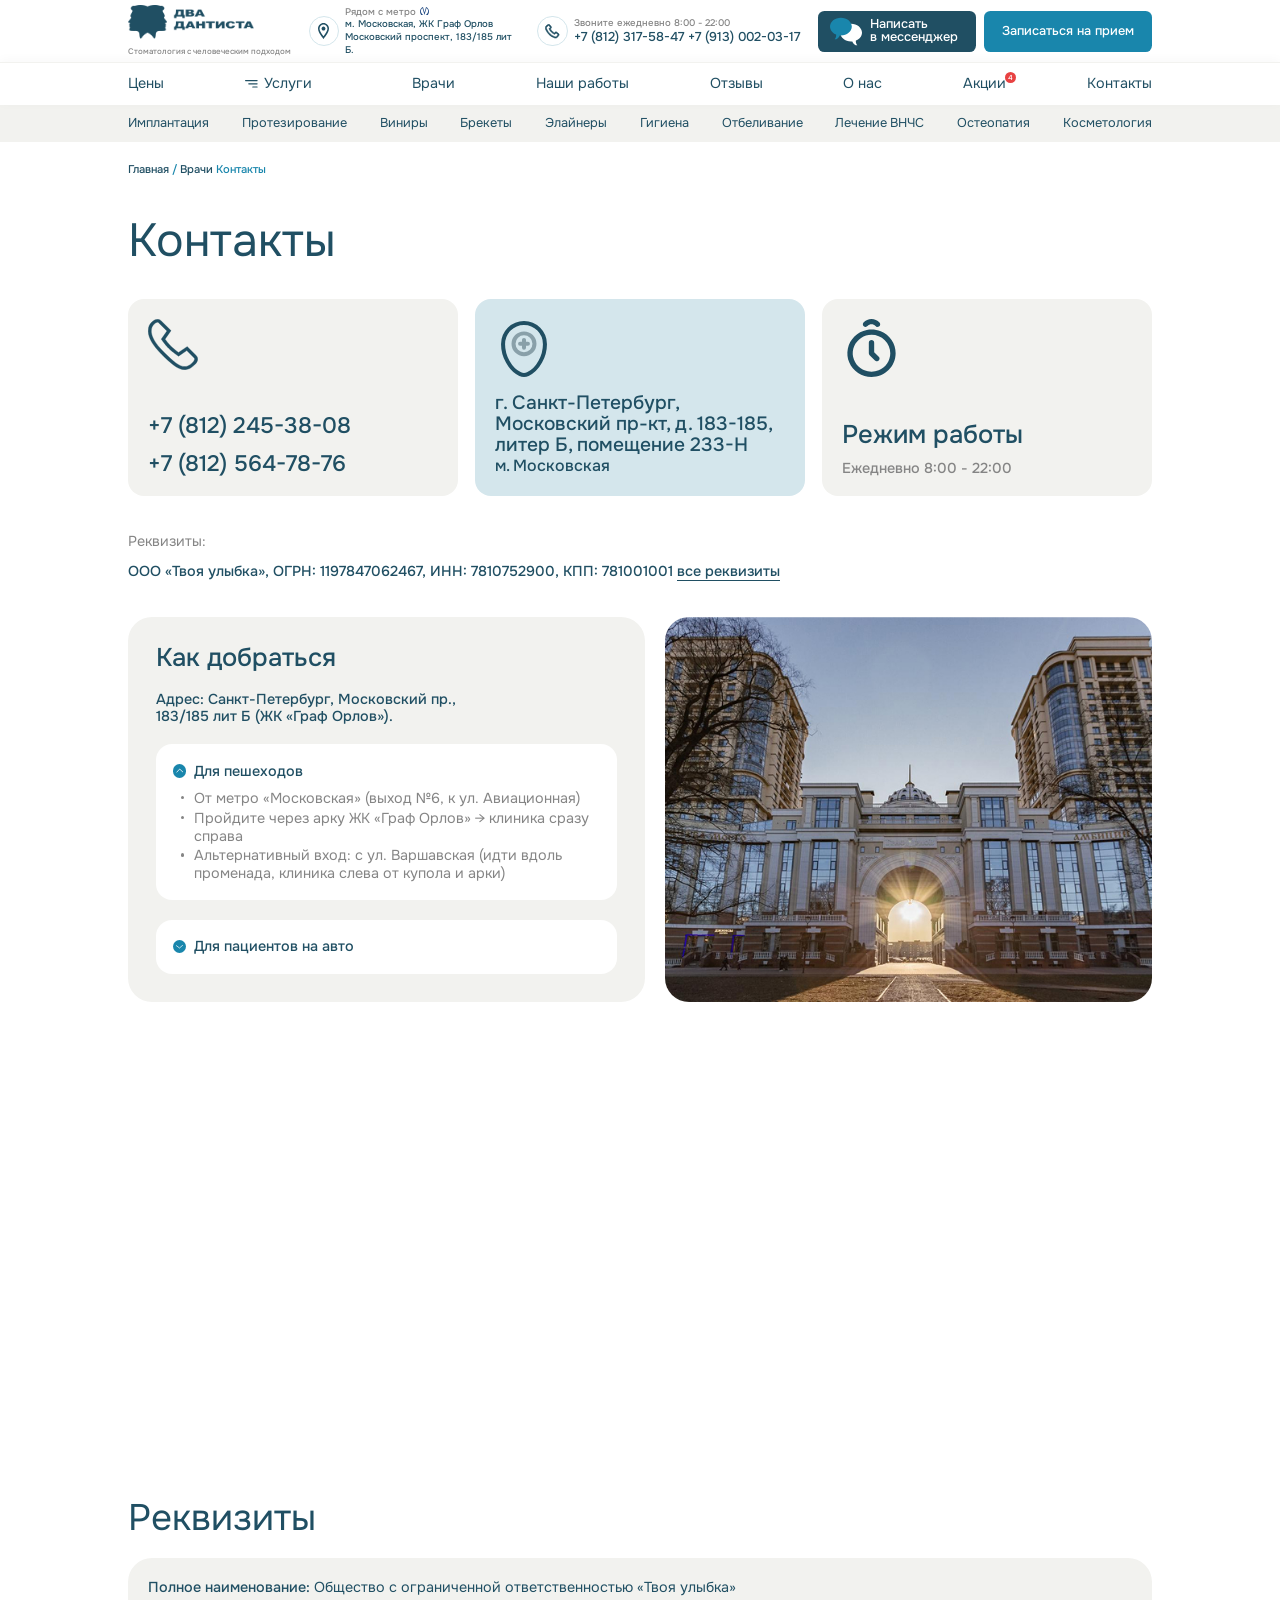
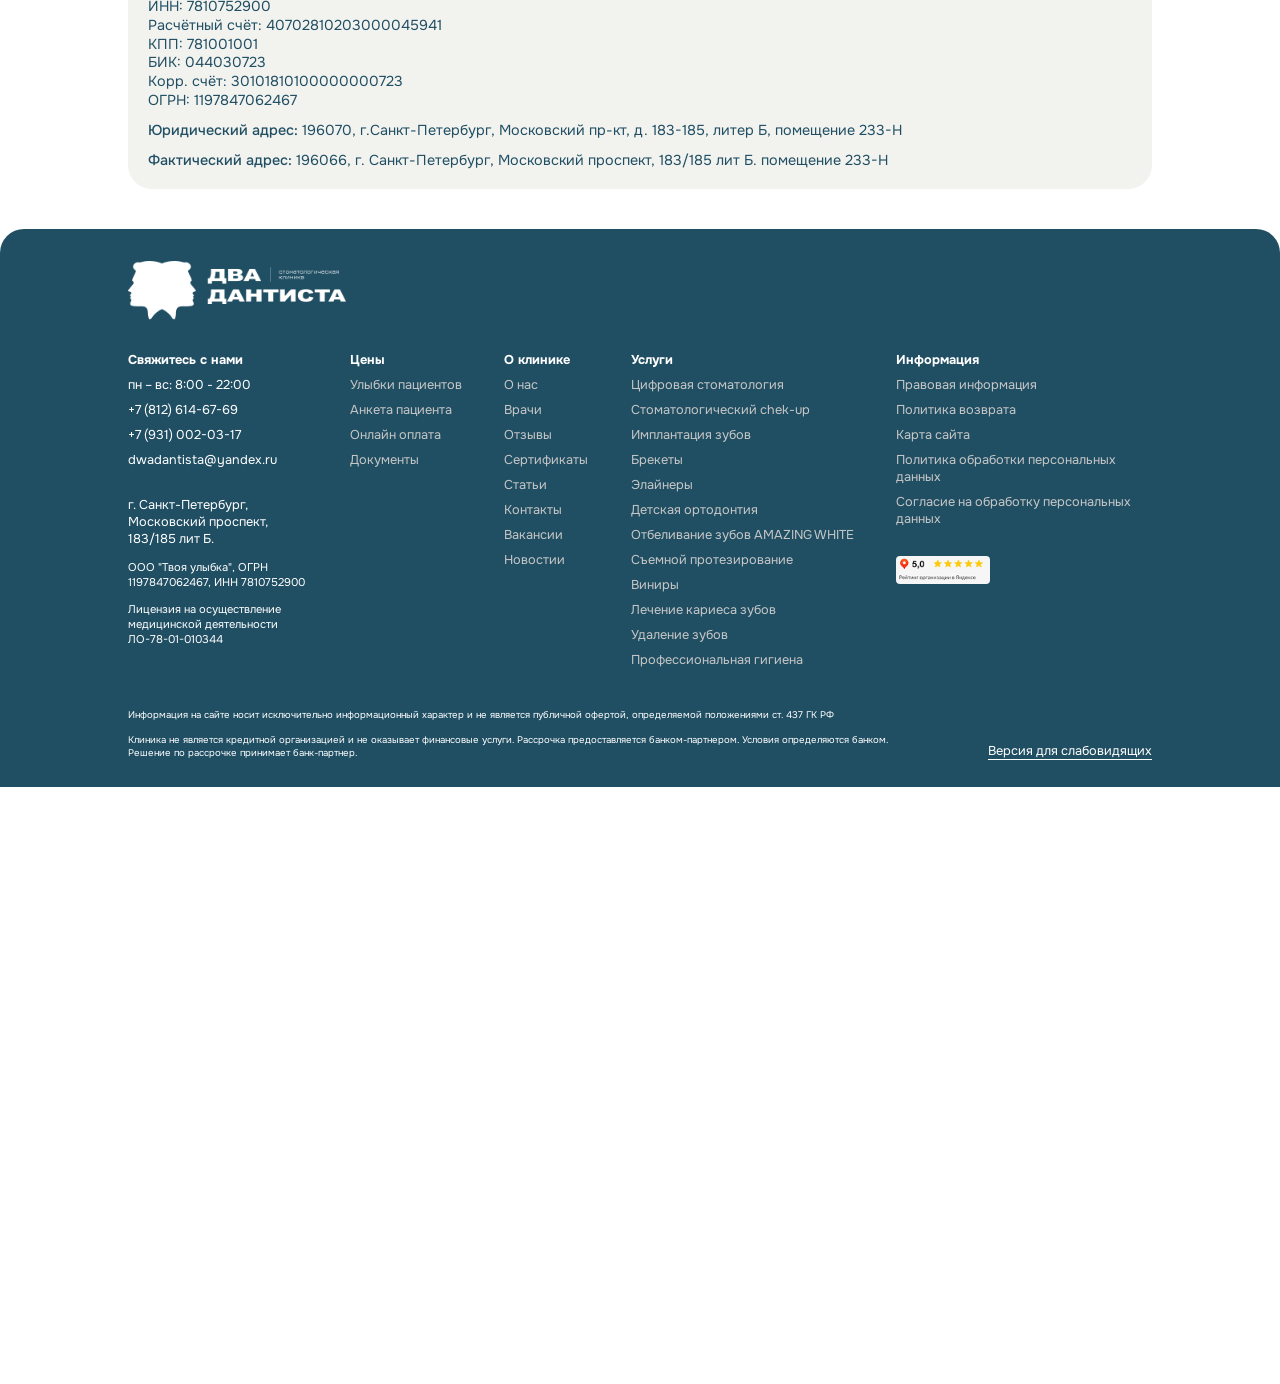
==== commit 619a9c5b: "contacts" ====
--- a/contacts.html
+++ b/contacts.html
@@ -1060,7 +1060,44 @@
 								<div class="contacts-page__details-desc">ООО «Твоя улыбка», ОГРН: 1197847062467, ИНН: 7810752900, КПП: 781001001 <a href="/">все реквизиты</a></div>
 							</div>
 
-							<div class="contacts-page__box"></div>
+							<div class="contacts-page__box">
+								<div class="contacts-page__cols _flex">
+									<div class="contacts-page__coll">
+										<div class="contacts-page__get-title">Как добраться</div>
+
+										<div class="contacts-page__get-adres">Адрес: Санкт-Петербург, Московский пр., 183/185 лит Б (ЖК «Граф Орлов»).</div>
+
+										<div class="contacts-page__get-items">
+											<div class="contacts-page__get-item accord__item _active">
+												<div class="contacts-page__get-open accord__open">Для пешеходов</div>
+			
+												<div class="contacts-page__get-data accord__data" style="display: block;">
+													<ul class="contacts-page__get-list">
+														<li>От метро «Московская» (выход №6, к ул. Авиационная) </li>
+														<li>Пройдите через арку ЖК «Граф Орлов» → клиника сразу справа</li>
+														<li>Альтернативный вход: с ул. Варшавская (идти вдоль променада, клиника слева от купола и арки)</li>
+													</ul>
+												</div>
+											</div>
+											<div class="contacts-page__get-item accord__item">
+												<div class="contacts-page__get-open accord__open">Для пациентов на авто</div>
+			
+												<div class="contacts-page__get-data accord__data">
+													<ul class="contacts-page__get-list">
+														<li>От метро «Московская» (выход №6, к ул. Авиационная) </li>
+														<li>Пройдите через арку ЖК «Граф Орлов» → клиника сразу справа</li>
+														<li>Альтернативный вход: с ул. Варшавская (идти вдоль променада, клиника слева от купола и арки)</li>
+													</ul>
+												</div>
+											</div>
+										</div>
+									</div>
+
+									<div class="contacts-page__colr">
+										<img data-src="images/contacts_bg.jpg" src="images/img_plug.png" alt="" class="contacts-page__img lazyload">
+									</div>
+								</div>
+							</div>
 						</div>
 					</div>
 				</section>
@@ -1069,6 +1106,30 @@
 					<div class="cont">
 						<div class="media-contacts__map">
 							<script type="text/javascript" charset="utf-8" async src="https://api-maps.yandex.ru/services/constructor/1.0/js/?um=constructor%3Af69d1cf69b4cdeaf3b29273cc198d69275a9e771385f627e9af216a1f7335ca8&amp;width=100%25&amp;height=100%25&amp;lang=ru_RU&amp;scroll=true"></script>
+						</div>
+					</div>
+				</section>
+
+				<section class="details-info _marg">
+					<div class="cont">
+						<div class="main-title">Реквизиты</div>
+
+						<div class="details-info__bg">
+							<div class="details-info__item">
+								<div><span>Полное наименование:</span> Общество с ограниченной ответственностью «Твоя улыбка»</div>
+								<div>ИНН: 7810752900</div>
+								<div>Расчётный счёт: 40702810203000045941</div>
+								<div>КПП: 781001001</div>
+								<div>БИК: 044030723</div>
+								<div>Корр. счёт: 30101810100000000723</div>
+								<div>ОГРН: 1197847062467 </div>
+							</div>
+							<div class="details-info__item">
+								<span>Юридический адрес:</span> 196070, г.Санкт-Петербург,  Московский пр-кт, д. 183-185, литер Б, помещение 233-Н
+							</div>
+							<div class="details-info__item">
+								<span>Фактический адрес:</span> 196066, г. Санкт-Петербург, Московский проспект, 183/185 лит Б. помещение 233-Н
+							</div>
 						</div>
 					</div>
 				</section>
--- a/css/styles.css
+++ b/css/styles.css
@@ -4577,7 +4577,7 @@
 {
 	flex: 1 0 auto;
 
-	margin-top: 30px;
+	margin-top: 20px;
 
 	display: flex;
 	justify-content: flex-start;
@@ -4659,6 +4659,198 @@
 		border-bottom-color: transparent;
 	}
 }
+
+
+.contacts-page__cols
+{
+	justify-content: space-between;
+	align-items: stretch;
+	align-content: stretch;
+}
+
+.contacts-page__coll
+{
+	border-radius: 30px;
+	background: #F2F2EF;
+	padding: 35px;
+
+	width: calc(51.45% - 12.5px);
+}
+
+.contacts-page__get-title
+{
+	font-size: 32px;
+	line-height: 1;
+	font-weight: 500;
+}
+
+.contacts-page__get-adres
+{
+	margin-top: 25px;
+	font-weight: 500;
+	line-height: 1.16;
+}
+
+.contacts-page__colr
+{
+	border-radius: 30px;
+	overflow: hidden;
+	position: relative;
+
+	width: calc(48.55% - 12.5px);
+}
+
+.contacts-page__img
+{
+	position: absolute;
+	top: 0;
+	left: 0;
+
+	display: block;
+
+	width: 100%;
+	height: 100%;
+
+	object-fit: cover;
+}
+
+.contacts-page__get-item
+{
+	margin-top: 25px;
+	background: #fff;
+	border-radius: 20px;
+	padding: 22px 20px;
+}
+
+.contacts-page__get-open
+{
+	line-height: 1.33;
+	font-weight: 500;
+	padding-left: 28px;
+	position: relative;
+	cursor: pointer;
+}
+
+.contacts-page__get-open::before
+{
+	position: absolute;
+	content: '';
+	top: 3px;
+	left: 1px;
+
+	display: block;
+
+	width: 17px;
+	height: 17px;
+	border-radius: 50%;
+
+	background: #1986AC;
+	transition: background-color .2s linear;
+}
+
+.contacts-page__get-open::after
+{
+	position: absolute;
+	content: '';
+	top: 9px;
+	left: 5px;
+
+	display: block;
+
+	width: 9px;
+	height: 6px;
+
+	background: url(../images/ic_arrow.svg) 50% no-repeat;
+}
+
+
+@media (any-hover: hover)
+{
+	.contacts-page__get-open:hover::before
+	{
+		background-color: #204F63;
+	}
+}
+
+.contacts-page__get-item._active .contacts-page__get-open::after
+{
+	transform: rotate(180deg);
+	top: 8px;
+}
+
+.contacts-page__get-data
+{
+	padding-top: 10px;
+}
+
+.accord__data
+{
+	display: none;
+}
+
+.contacts-page__get-list li + li
+{
+	margin-top: 2px;
+}
+
+.contacts-page__get-list li
+{
+	list-style: none;
+	color: #858585;
+	position: relative;
+	line-height: normal;
+	padding-left: 27px;
+}
+
+.contacts-page__get-list li::before
+{
+	position: absolute;
+	content: '';
+	top: 9px;
+	left: 11px;
+
+	display: block;
+
+	width: 4px;
+	height: 4px;
+
+	border-radius: 50%;
+
+	background: #858585;
+}
+
+/*------------
+    details-info
+------------*/
+
+.details-info__bg
+{
+	background: #F2F2EF;
+	border-radius: 30px;
+	padding: 25px;
+	margin-top: 25px;
+}
+
+.details-info__item + .details-info__item
+{
+	margin-top: 15px;
+}
+
+.details-info__item
+{
+	line-height: normal;
+}
+
+.details-info__item div + div
+{
+	margin-top: 1px;
+}
+
+.details-info__item span
+{
+	font-weight: 500;
+}
+
 /*------------
     Footer
 ------------*/
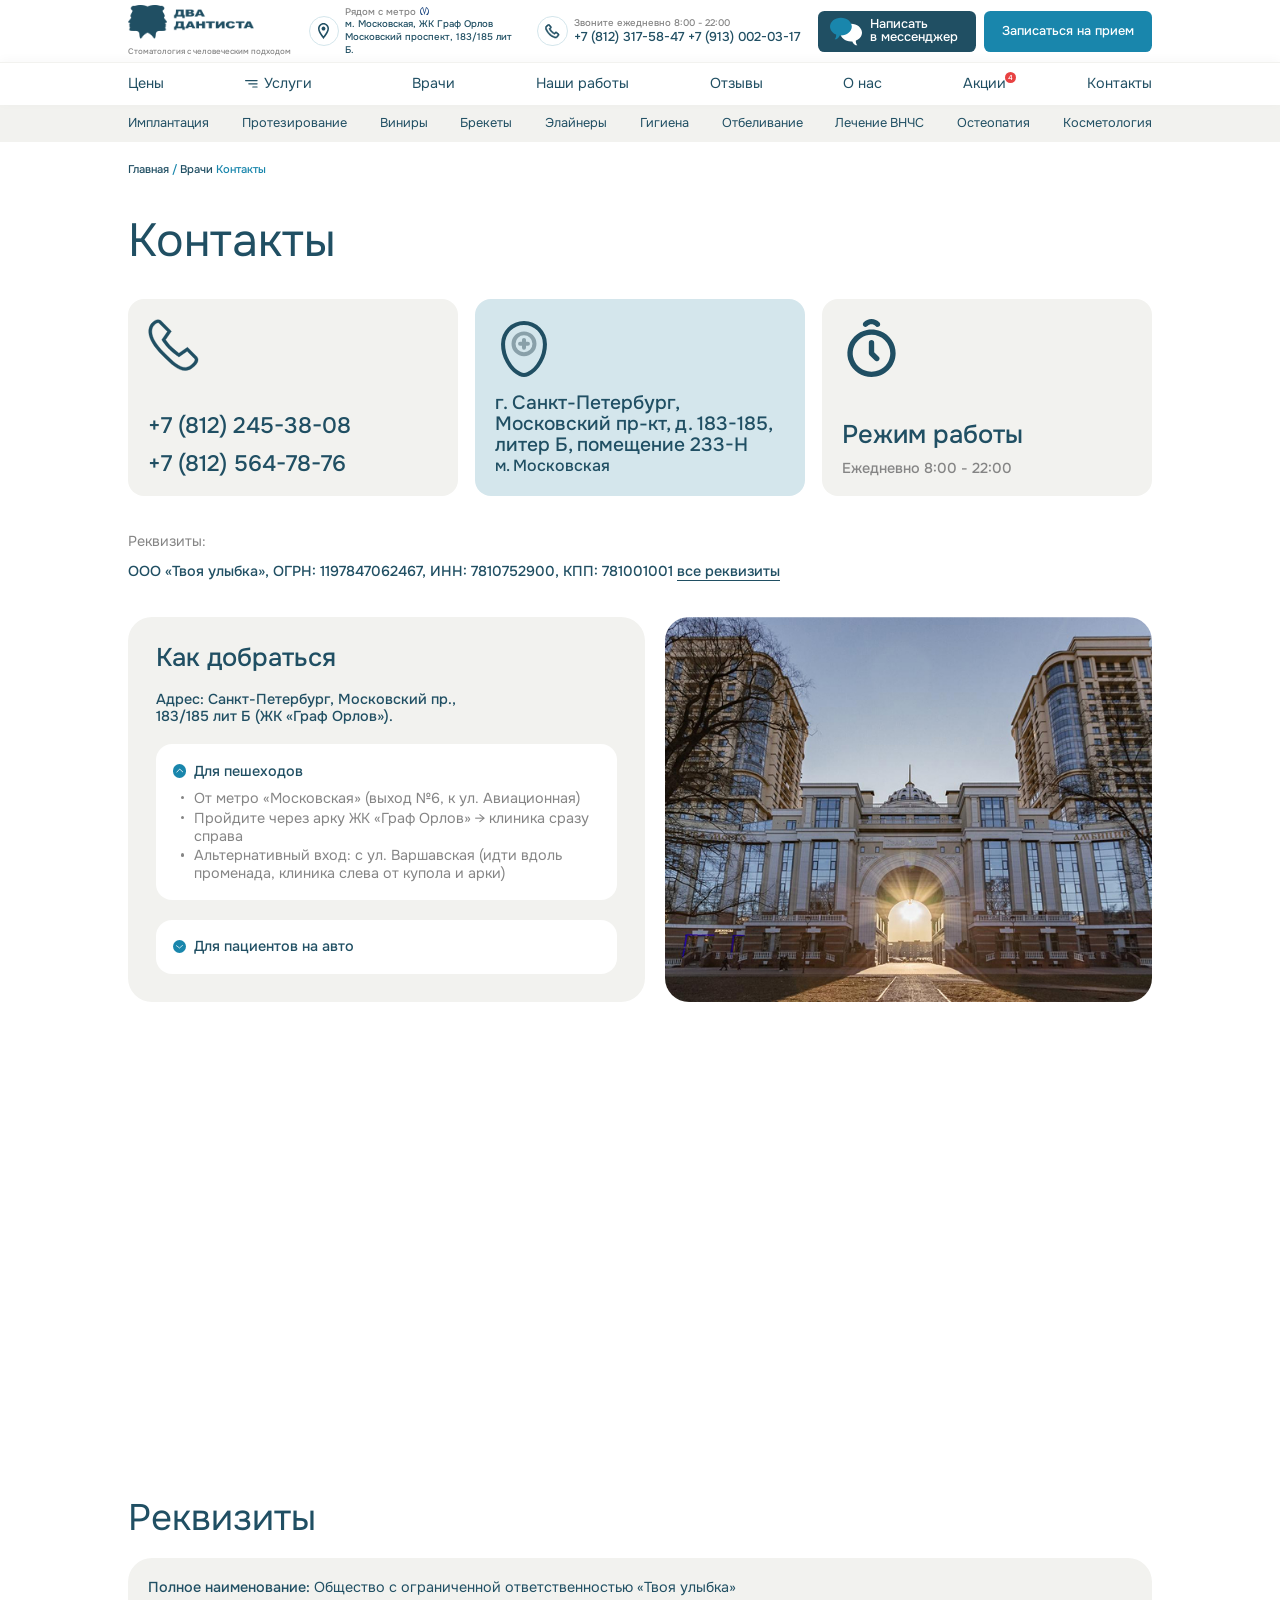
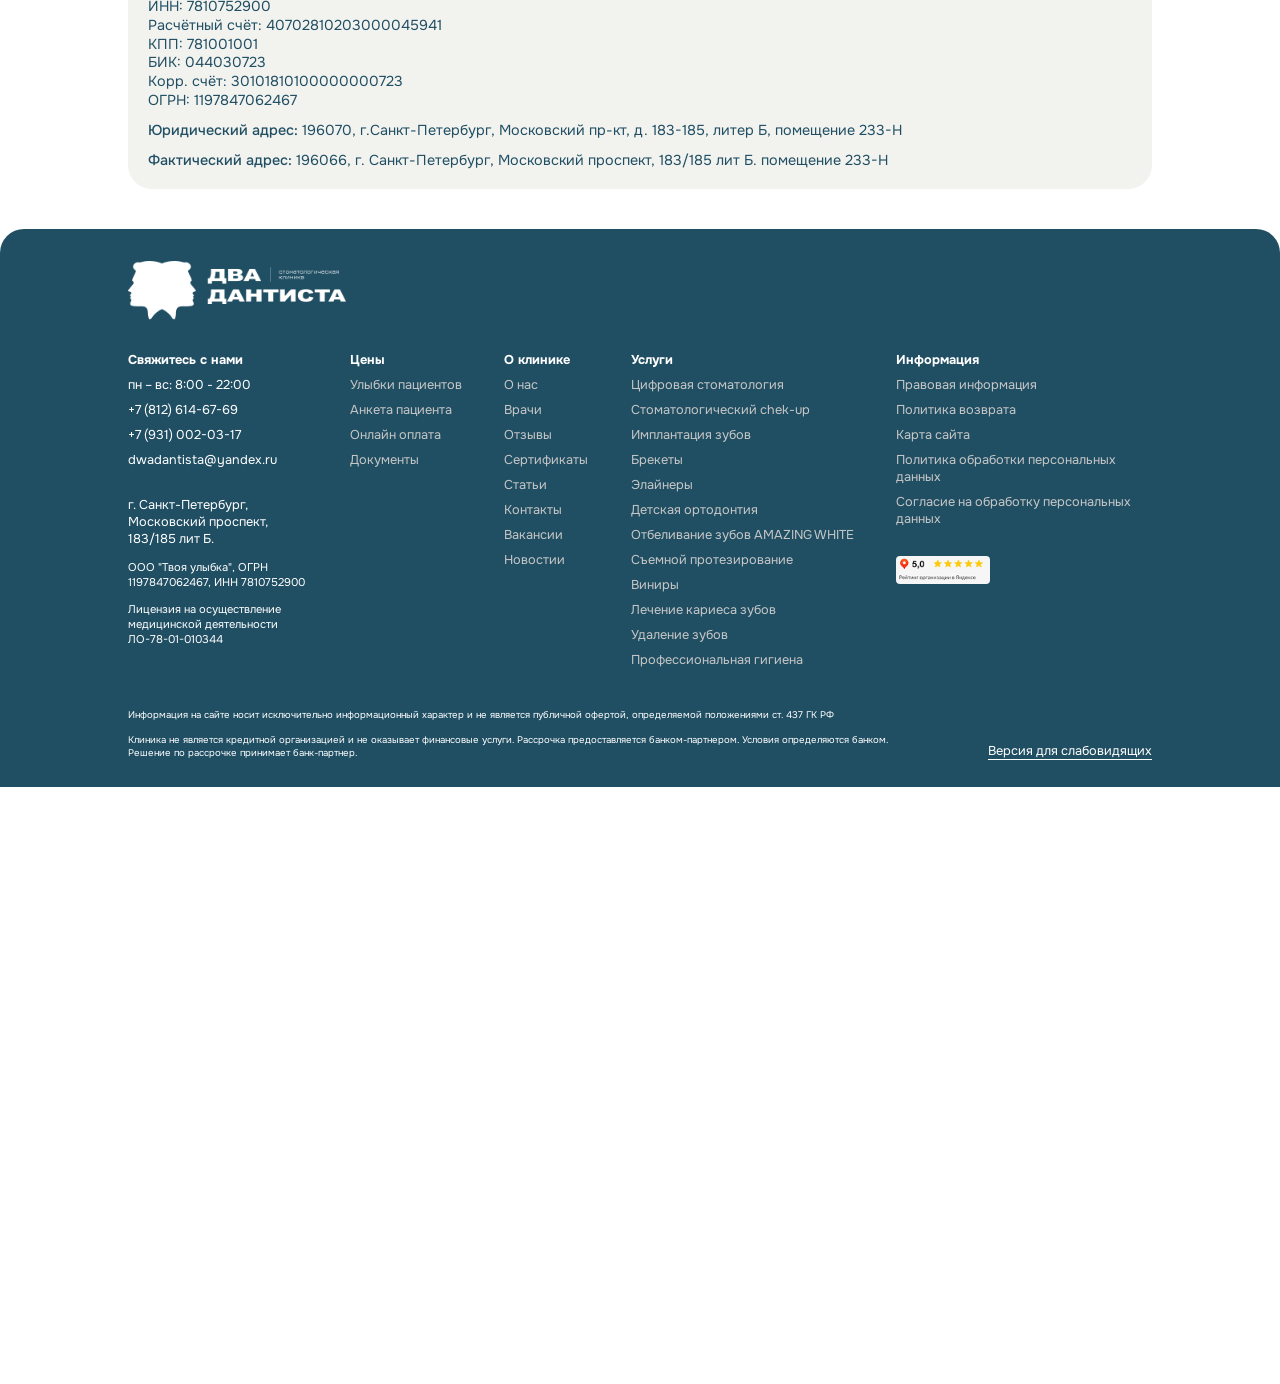
==== commit a85dd2ae: "contacts response" ====
--- a/contacts.html
+++ b/contacts.html
@@ -1040,12 +1040,12 @@
 											</div>
 										</div>
 									</div>
-									<div class="contacts-page__item">
+									<div class="contacts-page__item _tablet-item">
 										<div class="contacts-page__icon">
 											<img data-src="images/ic_clock.svg" src="images/img_plug.png" alt="" class="lazyload">
 										</div>
 
-										<div class="contacts-page__info">
+										<div class="contacts-page__info _marg-tablet">
 											<div class="contacts-page__info-title">Режим работы</div>
 
 											<div class="contacts-page__time">Ежедневно 8:00 - 22:00 </div>
@@ -1057,7 +1057,7 @@
 							<div class="contacts-page__box">
 								<div class="contacts-page__details-title">Реквизиты:</div>
 
-								<div class="contacts-page__details-desc">ООО «Твоя улыбка», ОГРН: 1197847062467, ИНН: 7810752900, КПП: 781001001 <a href="/">все реквизиты</a></div>
+								<div class="contacts-page__details-desc">ООО «Твоя улыбка», ОГРН: 1197847062467, ИНН: 7810752900, КПП: 781001001 <span><a href="/">все реквизиты</a></span></div>
 							</div>
 
 							<div class="contacts-page__box">
@@ -1104,7 +1104,7 @@
 
 				<section class="media-contacts _marg">
 					<div class="cont">
-						<div class="media-contacts__map">
+						<div class="media-contacts__map _tablet-height">
 							<script type="text/javascript" charset="utf-8" async src="https://api-maps.yandex.ru/services/constructor/1.0/js/?um=constructor%3Af69d1cf69b4cdeaf3b29273cc198d69275a9e771385f627e9af216a1f7335ca8&amp;width=100%25&amp;height=100%25&amp;lang=ru_RU&amp;scroll=true"></script>
 						</div>
 					</div>
--- a/css/styles.css
+++ b/css/styles.css
@@ -1674,6 +1674,10 @@
     font-weight: 400;
     line-height: .95;
     color: #204F63;
+}
+
+.page-title span{
+    color: #1986AC;
 }
 
 /*--------------
@@ -4174,6 +4178,392 @@
     }
 }
 
+.service-top__flex{
+    gap: 30px;
+    align-items: stretch;
+    align-content: stretch;
+}
+
+.service-top__coll{
+    width: calc(50% - 30px);
+    background: #D4E6EC;
+    border-radius: 30px;
+    padding: 40px;
+}
+
+.service-top .page-title{
+    max-width: 535px;
+}
+
+.service-top__desc{
+
+    max-width: 535px;
+    margin-top: 20px;
+    line-height: normal;
+}
+
+.service-top__prices{
+    margin-top: 35px;
+    align-items: flex-end;
+    align-content: flex-end;
+    gap: 6px 14px;
+}
+
+.service-top__price{
+    font-weight: 500;
+    font-size: 40px;
+    line-height: 1;
+}
+
+.service-top__oldprice{
+    font-size: 24px;
+    text-decoration: line-through;
+    line-height: 1.3;
+    color: rgba(11, 50, 67, 0.4);
+}
+
+.service-top__bot{
+    flex-wrap: nowrap;
+    align-items: center;
+    align-content: center;
+    margin-top: 34px;
+    border-radius: 12px;
+    padding: 20px;
+    background: #fff;
+    gap: 20px;
+}
+
+.service-top__bot-coll{
+    flex-wrap: nowrap;
+    width: 100%;
+    gap: 15px;
+    align-items: center;
+    align-content: center;
+}
+
+.service-top__icon{
+    display: flex;
+    justify-content: center;
+    align-items: center;
+    align-content: center;
+    flex-wrap: wrap;
+    width: 38px;
+    height: 46px;
+    flex-shrink: 0;
+}
+
+.service-top__icon img{
+    display: block;
+    max-width: 100%;
+    max-height: 100%;
+}
+
+.service-top__info{
+    font-size: 12px;
+    line-height: 1.33;
+    color: #96a5aa;
+}
+
+.service-top__time{
+    font-weight: 500;
+    line-height: 1.17;
+    color: #0b3243;
+    margin-top: 10px;
+}
+
+.service-top__bot-colr{
+    width: 199px;
+    flex-shrink: 0;
+}
+
+.service-top__btn{
+    width: 100%;
+    padding-left: 0;
+    padding-right: 0;
+}
+
+.service-top__colr{
+    width: 50%;
+}
+
+.service-top__img{
+    display: block;
+    width: 100%;
+    height: auto;
+    min-height: 100%;
+    aspect-ratio: 1/0.809;
+    object-fit: cover;
+    border-radius: 30px;
+    box-shadow: 0 0 15px 0 rgba(0, 0, 0, 0.05);
+}
+
+
+.content_marg{
+    margin-top: 40px;
+}
+
+.content__flex{
+    flex-wrap: nowrap;
+    gap: 35px;
+    align-items: stretch;
+    align-content: stretch;
+}
+
+.content__coll{
+    width: calc(76.56% - 35px);
+}
+
+.content__colr{
+    width: 23.44%;
+    flex-shrink: 0;
+}
+
+.aside{
+    position: sticky;
+    left: 0;
+    top: 10px;
+    width: 100%;
+
+    border: 1px solid #F2F2EF;
+    border-radius: 15px;
+    padding: 20px 20px 0;
+
+    box-shadow: 0 0 15px 0 rgba(0, 0, 0, 0.05);
+    background: #FFFFFF;
+}
+
+.aside__title{
+    margin-bottom: 18px;
+
+    font-weight: 500;
+    font-size: 24px;
+    line-height: 1.08;
+}
+
+.aside__list{
+    max-height: 309px;
+    overflow: hidden;
+    overflow-y: auto;
+    padding-right: 20px;
+    padding-bottom: 20px;
+}
+
+.aside__list::-webkit-scrollbar
+{
+    width: 4px;
+    height: 4px;
+
+    background-color: transparent;
+    border-radius: 4px;
+}
+
+.aside__list::-webkit-scrollbar-thumb
+{
+    background-color: #1986AC;
+    border-radius: 4px;
+}
+
+.aside__item + .aside__item{
+    margin-top: 10px;
+}
+
+.aside__link{
+    width: 100%;
+    font-weight: 500;
+    font-size: 16px;
+    color: #858585;
+    text-align: left;
+    max-width: 208px;
+    transition: color .2s linear;
+}
+
+@media (any-hover: hover){
+    .aside__link:hover{
+        color: #1986AC;
+    }
+}
+
+
+.what-this__flex{
+    justify-content: space-between;
+}
+
+.what-this__coll{
+    width: 57%;
+    max-width: 532px;
+}
+
+.what-this__list{
+    margin-top: 25px;
+    list-style: none;
+}
+
+.what-this__list li{
+    position: relative;
+    padding-left: 30px;
+    font-weight: 500;
+    line-height: 1.33;
+}
+
+.what-this__list li + li{
+    margin-top: 25px;
+}
+
+.what-this__list li::before{
+    content: '';
+    position: absolute;
+    left: 2px;
+    top: 3px;
+    width: 16px;
+    height: 16px;
+    border-radius: 50px;
+    background: #1986AC;
+}
+
+.what-this__colr{
+    width: calc(43% - 20px);
+    max-width: 378px;
+}
+
+.what-this__img{
+    background: #D4E6EC;
+    border-radius: 30px;
+    display: flex;
+    justify-content: center;
+    align-items: flex-end;
+    align-content: flex-end;
+    flex-wrap: wrap;
+    aspect-ratio: 1/.86;
+    padding: 0 43px;
+}
+
+.what-this__img img{
+    display: block;
+    max-width: 100%;
+    max-height: 100%;
+}
+
+
+.inner-advantages__grid{
+    margin-top: 25px;
+    gap: 17px;
+    display: grid;
+    grid-template-columns: repeat(2, 1fr);
+}
+
+
+.inner-advantages__item{
+    padding: 25px;
+    background: #F2F2EF;
+    border-radius: 20px;
+    display: flex;
+    justify-content: space-between;
+    align-items: stretch;
+    align-content: stretch;
+    flex-wrap: nowrap;
+    gap: 14px;
+    min-height: 194px;
+
+    --color_adv_t: #204F63;
+    --color_adv_d: #858585;
+}
+
+.inner-advantages__item_blue{
+    background-color: #204F63;
+
+    --color_adv_t: #fff;
+    --color_adv_d: rgba(255,255,255,.7);
+}
+
+.inner-advantages__box{
+    display: flex;
+    flex-direction: column;
+    gap: 15px;
+}
+
+.inner-advantages__title{
+    font-weight: 500;
+    font-size: 32px;
+    line-height: 1;
+    color: var(--color_adv_t);
+}
+
+.inner-advantages__desc{
+    margin-top: auto;
+
+    font-weight: 500;
+    font-size: 16px;
+    line-height: 1.13;
+    color: var(--color_adv_d);
+}
+
+.inner-advantages__icon{
+    flex-shrink: 0;
+    width: 86px;
+    height: 85px;
+    display: flex;
+    justify-content: flex-end;
+    align-items: flex-start;
+    align-content: flex-start;
+    flex-wrap: wrap;
+}
+
+.inner-advantages__icon img{
+    display: block;
+    max-width: 100%;
+    max-height: 100%;
+}
+
+.content__coll .section-case__coll {
+    width: calc(50% - 22px);
+}
+
+.content__coll .section-case__title{
+    font-size: 23px;
+    line-height: 1;
+}
+
+.content__coll .section-case__desc{
+    margin-top: 13px;
+    font-size: 11px;
+    line-height: 1.13;
+}
+
+.content__coll .section-case__more{
+    font-size: 11px;
+    padding-right: 20px;
+}
+
+.content__coll .section-case__more svg {
+    margin-top: -3px;
+    width: 12px;
+    height: 6px;
+}
+
+.content__coll .section-case__doctor-photo{
+    width: 47px;
+    height: 47px;
+    margin-right: 11px;
+}
+
+.content__coll .section-case__doctor-name{
+    font-size: 13px;
+}
+
+.content__coll .section-case__doctor-position{
+    font-size: 10px;
+    margin-top: 8px;
+}
+
+.content__coll .section-case__doctor{
+    padding: 15px 0;
+}
+
+.content__coll .section-case .btn-wrap{
+    margin-top: 25px;
+    text-align: left;
+}
+
 /* commit */
 
 .doctor-info__bg
@@ -4382,17 +4772,21 @@
 }
 
 /*------------
-    doctor-comment
+    imp-info
 ------------*/
 
-.doctor-comment__bg
+.imp-info__bg
 {
 	padding: 25px;
 	border-radius: 20px;
 	background: #D4E6EC;
 }
 
-.doctor-comment .text-block
+.imp-info__bg_light{
+    background: #F2F2EF;
+}
+
+.imp-info .text-block
 {
 	max-width: 1210px;
 }
@@ -4400,7 +4794,7 @@
 .text-block.text-block_size
 {
 	font-size: 18px;
-	line-height: 1.3;
+	line-height: normal;
 }
 
 
@@ -4580,10 +4974,8 @@
 	margin-top: 20px;
 
 	display: flex;
-	justify-content: flex-start;
-	align-items: flex-end;
-	align-content: flex-end;
-	flex-wrap: wrap;
+	flex-direction: column;
+	justify-content: flex-end;
 }
 
 .contacts-page__phone + .contacts-page__phone
--- a/css/response_1023.css
+++ b/css/response_1023.css
@@ -581,6 +581,167 @@
         order: 2;
     }
 
+
+    .service-top__flex{
+        gap: 25px;
+    }
+
+    .service-top__coll{
+        width: 100%;
+    }
+
+    .service-top .page-title{
+        max-width: none;
+    }
+
+    .service-top__desc{
+        max-width: none;
+    }
+
+    .service-top__bot{
+        max-width: 569px;
+    }
+
+    .service-top__colr{
+        width: 100%;
+    }
+
+    .service-top__img {
+        min-height: 1px;
+        aspect-ratio: 1 / 0.448;
+        object-position: 50% 17%;
+    }
+
+    .content__flex{
+        flex-wrap: wrap;
+    }
+
+    .content__coll{
+        order: 2;
+        width: 100%;
+    }
+
+    .inner-advantages .main-title__light{
+        display: block;
+    }
+
+    .inner-advantages__grid{
+        gap: 18px;
+    }
+
+    .inner-advantages__item{
+        padding: 15px;
+        align-items: flex-start;
+        align-content: flex-start;
+        flex-wrap: wrap;
+        gap: 15px;
+        min-height: 1px;
+    }
+
+    .inner-advantages__box{
+        order: 2;
+    }
+
+    .inner-advantages__icon{
+        justify-content: flex-start;
+        height: 67px;
+        width: 100%;
+    }
+
+    .what-this__coll{
+        width: 100%;
+        max-width: none;
+    }
+
+    .what-this__colr{
+        width: 100%;
+        max-width: 378px;
+        margin-top: 35px;
+    }
+
+    .content__colr{
+        width: 100%;
+    }
+
+    .aside__list {
+        max-height: 265px;
+    }
+
+    .aside__link{
+        max-width: none;
+    }
+
+
+    .what-this__colr{
+        margin-top: 25px;
+    }
+
+    .what-this__list li{
+        line-height: normal;
+    }
+
+    .what-this__list li + li{
+        margin-top: 15px;
+    }
+
+    .what-this__list li::before{
+        top: 2px;
+    }
+    
+
+    .content__coll .section-case__coll{
+        width: 100%;
+    }
+
+    .content__coll .section-case__title{
+        font-size: 32px;
+        line-height: 1;
+    }
+
+    .content__coll .section-case__desc {
+        margin-top: 15px;
+        font-size: 16px;
+        line-height: 1.3;
+    }
+
+    .content__coll .section-case__doctor {
+        padding-top: 60px;
+        padding-bottom: 60px;
+    }
+
+    .content__coll .section-case__doctor-photo {
+        flex-shrink: 0;
+        margin-right: 15px;
+        width: 65px;
+        height: 65px;
+    }
+
+    .content__coll .section-case__doctor-name {
+        font-size: 18px;
+    }
+
+    .content__coll .section-case__doctor-position{
+        font-size: 14px;
+        margin-top: 10px;
+    }
+
+    .content__coll .section-case__more {
+        font-size: 16px;
+        padding-right: 26px;
+    }
+
+    .content__coll .section-case__more svg {
+        margin-top: -4px;
+        width: 16px;
+        height: 8px;
+    }
+
+    .content__coll .section-case .btn-wrap{
+        margin-top: 32px;
+        text-align: center;
+    }
+
+
 	/* commit */
 
 	.doctor-info__bg
@@ -628,7 +789,7 @@
 	}
 
 
-	.doctor-comment__bg
+	.imp-info__bg
 	{
 		border-radius: 30px;
 	}
@@ -636,6 +797,82 @@
 	.experience__item
 	{
 		width: 100%;
+	}
+
+
+	.contacts-page__item
+	{
+		width: calc(100% / 2 - 22px);
+	}
+
+	.contacts-page__item._tablet-item
+	{
+		width: calc(100% / 1 - 22px);
+	}
+	
+	.contacts-page__box
+	{
+		margin-top: 25px;
+	}
+
+	.contacts-page__icon
+	{
+		height: 63px;
+	}
+
+	.contacts-page__info
+	{
+		justify-content: flex-start;
+		margin-top: 15px;
+	}
+
+	.contacts-page__info._marg-tablet
+	{
+		margin-top: 55px;
+	}
+
+	.contacts-page__adres span
+	{
+		font-size: 18px;
+	}
+
+	.contacts-page__details-desc span
+	{
+		display: block;
+	}
+
+
+	.contacts-page__coll
+	{
+		width: 100%;
+		border-radius: 20px;
+		padding: 25px;
+	}
+
+	.contacts-page__colr
+	{
+		width: 100%;
+		border-radius: 20px;
+		aspect-ratio: 1 / .788;
+		margin-top: 25px;
+	}
+
+
+	.media-contacts__map._tablet-height
+	{
+		height: 261px;
+	}
+
+
+	.details-info .main-title
+	{
+		font-size: 32px;
+	}
+
+	.details-info__bg
+	{
+		margin-top: 15px;
+		border-radius: 20px;
 	}
 
 
--- a/css/response_767.css
+++ b/css/response_767.css
@@ -1271,6 +1271,137 @@
     }
 
 
+    .service-top__coll{
+        padding: 15px;
+        border-radius: 15px;
+    }
+
+    .service-top__desc{
+        margin-top: 15px;
+    }
+
+    .service-top__prices{
+        margin-top: 15px;
+    }
+
+    .service-top__price{
+        font-size: 32px;
+    }
+
+    .service-top__oldprice{
+        font-size: 20px;
+    }
+
+    .service-top__bot{
+        margin-top: 15px;
+        padding: 15px;
+    }
+
+    .service-top__icon{
+        width: 28px;
+        height: 34px;
+    }
+
+    .service-top__bot-colr{
+        width: 130px;
+    }
+
+    .service-top__img{
+        border-radius: 15px;
+    }
+
+    .service-top__flex{
+        gap: 12px;
+    }
+    
+    .content_marg{
+        margin-top: 50px;
+    }
+
+    .aside{
+        padding: 14px 14px 0;
+    }
+
+    .aside__list {
+        max-height: 265px;
+    }
+
+    .inner-advantages__grid{
+        gap: 20px;
+        grid-template-columns: 1fr;
+    }
+
+    .inner-advantages__item {
+        align-items: stretch;
+        align-content: stretch;
+        flex-wrap: nowrap;
+        gap: 15px;
+    }
+
+    .inner-advantages__box{
+        order: 0;
+        gap: 5px;
+    }
+
+    .inner-advantages__title{
+        font-size: 24px;
+        line-height: 1.33;
+    }
+
+    .inner-advantages__icon{
+        width: 48px;
+        height: 55px;
+        justify-content: flex-end;
+        align-self: center;
+    }
+
+
+    .content__coll .section-case__title{
+        font-size: 22px;
+        line-height: 1.08;
+    }
+
+    .content__coll .section-case__desc {
+        font-size: 14px;
+        line-height: normal;
+    }
+
+    .content__coll .section-case__doctor {
+        padding-top: 31px;
+        padding-bottom: 31px;
+    }
+
+    .content__coll .section-case__doctor-photo {
+        width: 57px;
+        height: 57px;
+        margin: 0 0 5px;
+    }
+
+    .content__coll .section-case__doctor-name {
+        font-size: 15px;
+    }
+
+    .content__coll .section-case__doctor-position{
+        font-size: 12px;
+        margin-top: 4px;
+    }
+
+    .content__coll .section-case__more {
+        font-size: 14px;
+        padding-right: 26px;
+    }
+
+    .content__coll .section-case__more svg {
+        margin-top: -4px;
+        width: 16px;
+        height: 8px;
+    }
+
+    .content__coll .section-case .btn-wrap{
+        margin-top: 25px;
+    }
+
+
 	/* commit */
 
 	.doctor-info__bg
@@ -1302,7 +1433,7 @@
 		margin-right: 0;
 	}
 
-	.doctor-comment__bg
+	.imp-info__bg
 	{
 		border-radius: 15px;
 	}
@@ -1326,6 +1457,105 @@
 	.reviews-doctor__item
 	{
 		border-radius: 15px;
+	}
+
+
+	.contacts-page__item 
+	{
+		width: calc(100% / 1 - 22px);
+		border-radius: 10px;
+		padding: 20px;
+	}
+
+	.contacts-page__icon
+	{
+		height: 49px;
+	}
+
+	.contacts-page__info._marg-tablet
+	{
+		margin-top: 25px;
+	}
+
+	.contacts-page__phone
+	{
+		font-size: 24px;
+	}
+
+	.contacts-page__info-title
+	{
+		font-size: 24px;
+	}
+
+	.contacts-page__time
+	{
+		margin-top: 5px;
+	}
+
+
+	.contacts-page__coll
+	{
+		border-radius: 10px;
+		padding: 15px;
+	}
+
+	.contacts-page__get-title
+	{
+		font-size: 28px;
+	}
+
+	.contacts-page__get-adres
+	{
+		margin-top: 15px;
+	}
+
+	.contacts-page__get-item
+	{
+		border-radius: 10px;
+		padding: 15px;
+		margin-top: 15px;
+	}
+
+	.contacts-page__get-open::before
+	{
+		top: 1px;
+	}
+
+	.contacts-page__get-open::after
+	{
+		top: 7px;
+	}
+
+	.contacts-page__get-item._active .contacts-page__get-open::after
+	{
+		top: 6px;
+	}
+
+	.contacts-page__get-list li
+	{
+		padding-left: 20px;
+	}
+
+	.contacts-page__get-list li::before
+	{
+		left: 7px;
+	}
+
+	.contacts-page__colr
+	{
+		border-radius: 10px;
+	}
+
+
+	.details-info__bg
+	{
+		border-radius: 10px;
+		padding: 20px;
+	}
+
+	.details-info__item + .details-info__item 
+	{
+		margin-top: 5px;
 	}
 
 
--- a/css/response_479.css
+++ b/css/response_479.css
@@ -255,6 +255,42 @@
     }
 
 
+    .inner-advantages__grid{
+        gap: 10px;
+    }
+
+    .service-top__prices{
+        gap: 6px 10px;
+    }
+
+    .service-top__bot{
+        flex-wrap: wrap;
+        gap: 15px;
+    }
+
+    .service-top__bot-colr{
+        width: 100%;
+    }
+
+    .service-top__btn{
+        font-size: 16px;
+        line-height: 50px;
+    }
+
+    .service-top__bot-coll{
+        align-items: flex-start;
+        align-content: flex-start;
+    }
+
+    .service-top__time{
+        font-size: 18px;
+    }
+
+    .inner-advantages__item{
+        gap: 10px;
+    }
+
+
 	/* commit */
 
 	.doctor-info__name 
@@ -298,7 +334,7 @@
 		padding-right: 24px;
 	}
 
-	.doctor-comment__bg
+	.imp-info__bg
 	{
 		padding: 15px;
 	}
@@ -335,6 +371,43 @@
     }
 
 
+	.contacts-page__item
+	{
+		padding: 10px;
+	}
+
+	.contacts-page__icon
+	{
+		height: 44px;
+	}
+	
+	.contacts-page__get-title
+	{
+		font-size: 24px;
+	}
+
+	.contacts-page__get-item
+	{
+		padding-top: 19px;
+		padding-bottom: 19px;
+	}
+
+	.media-contacts__map._tablet-height 
+	{
+		height: 211px;
+	}
+
+	.details-info .main-title
+	{
+		font-size: 24px;
+	}
+
+	.details-info__bg
+	{
+		padding: 15px;
+	}
+
+
     .footer__list_about {
         width: 31%;
     }
